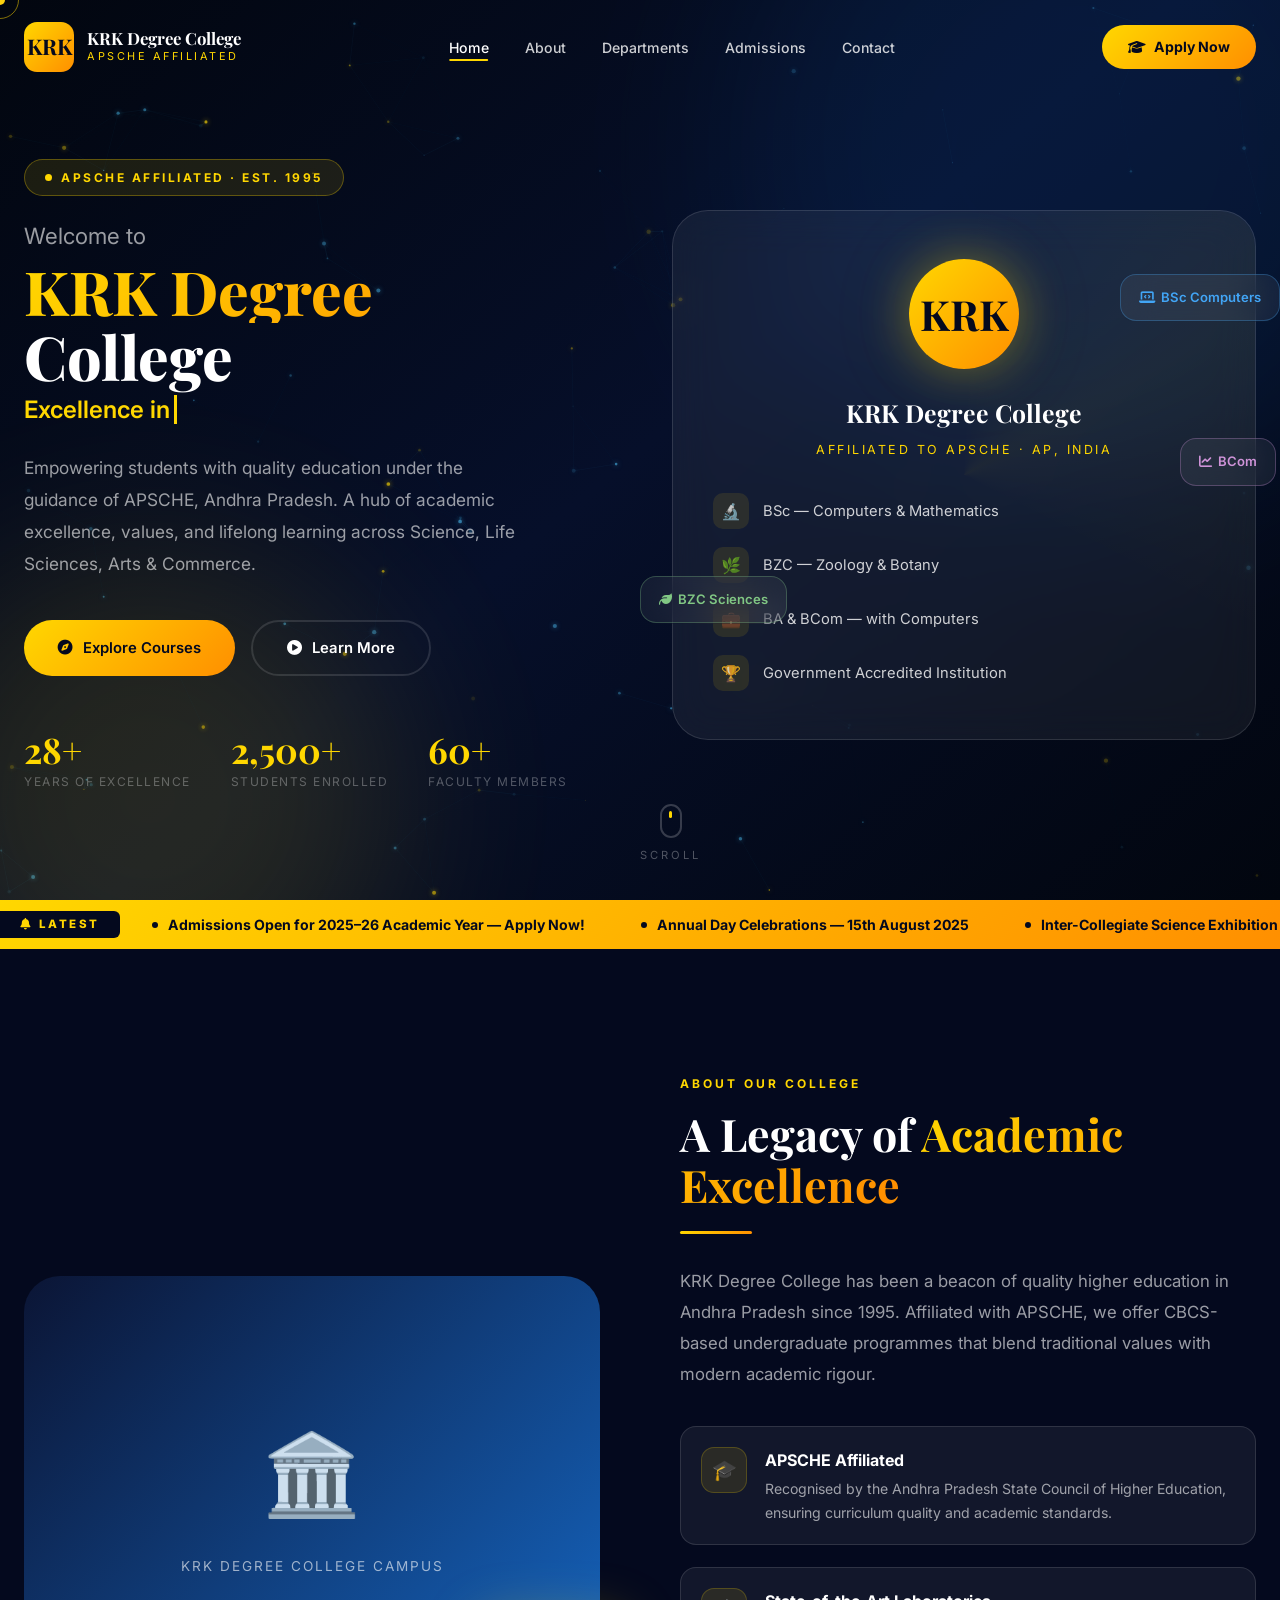
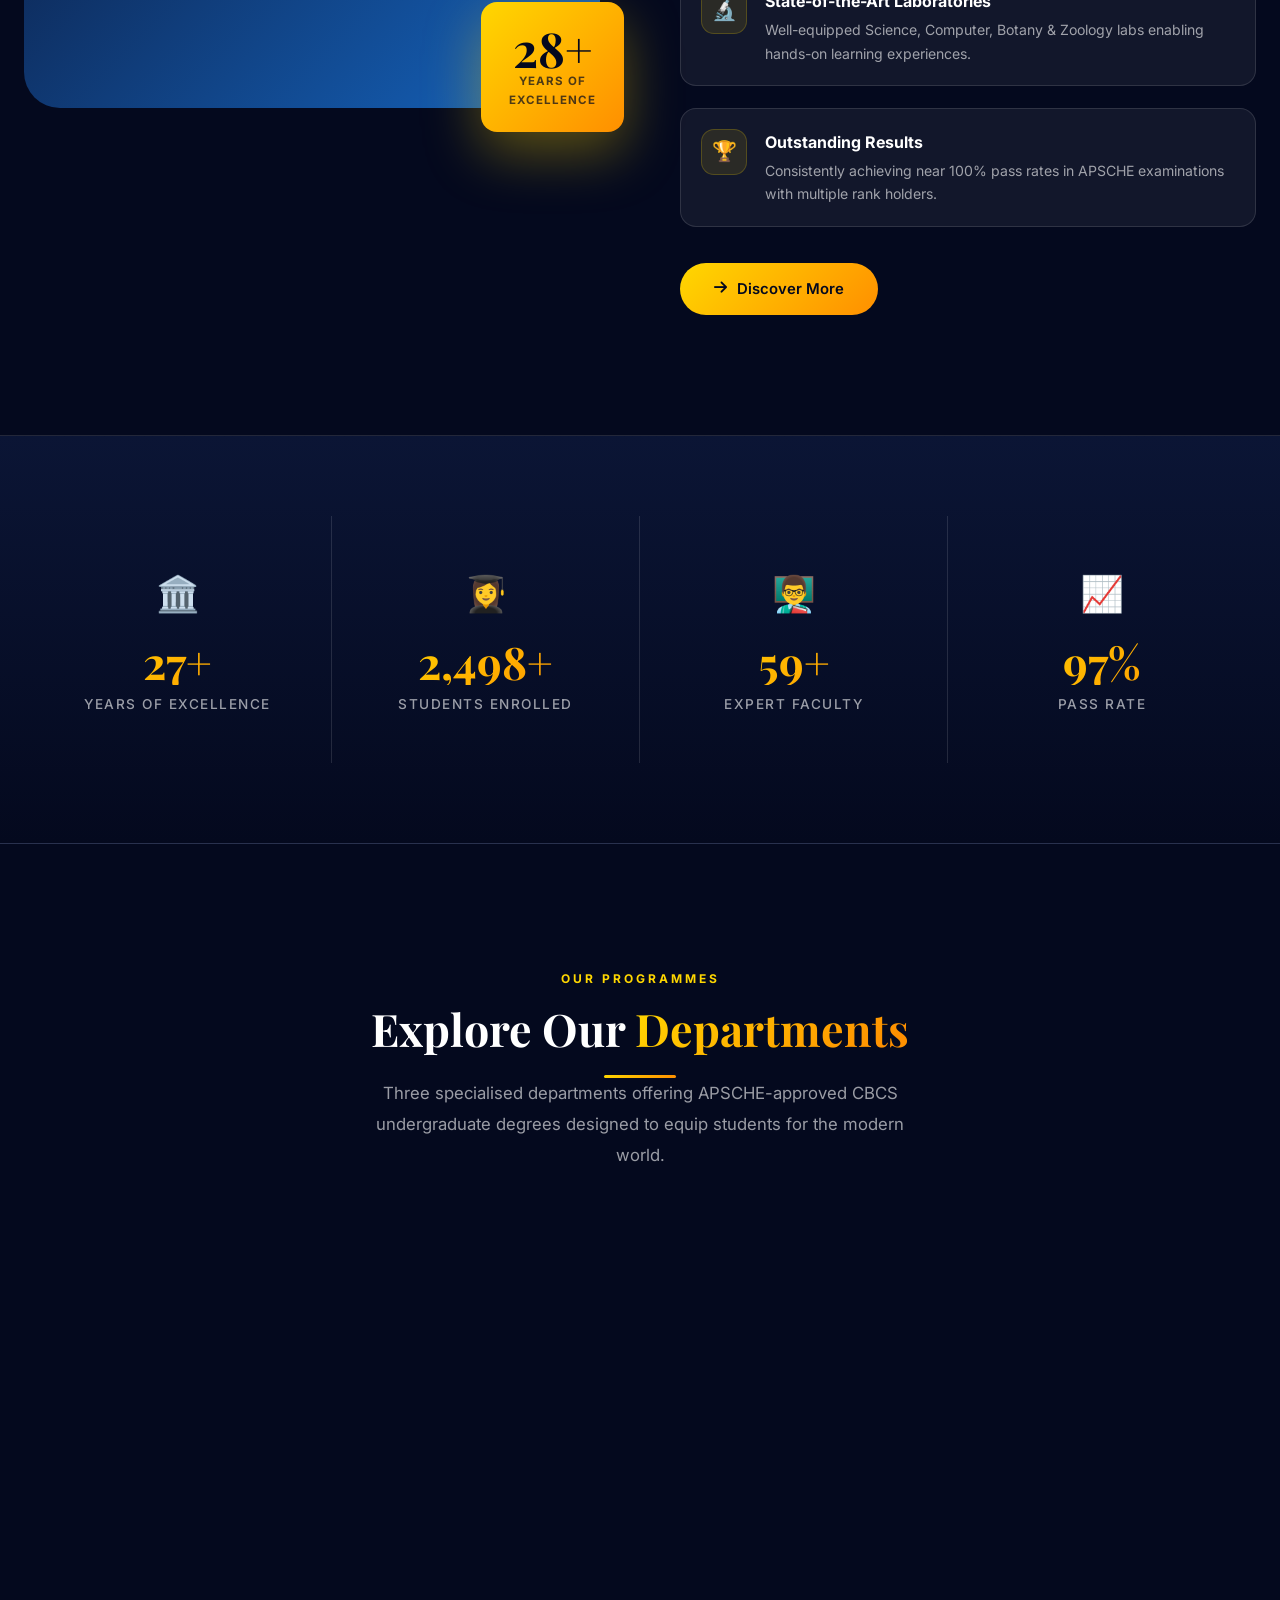
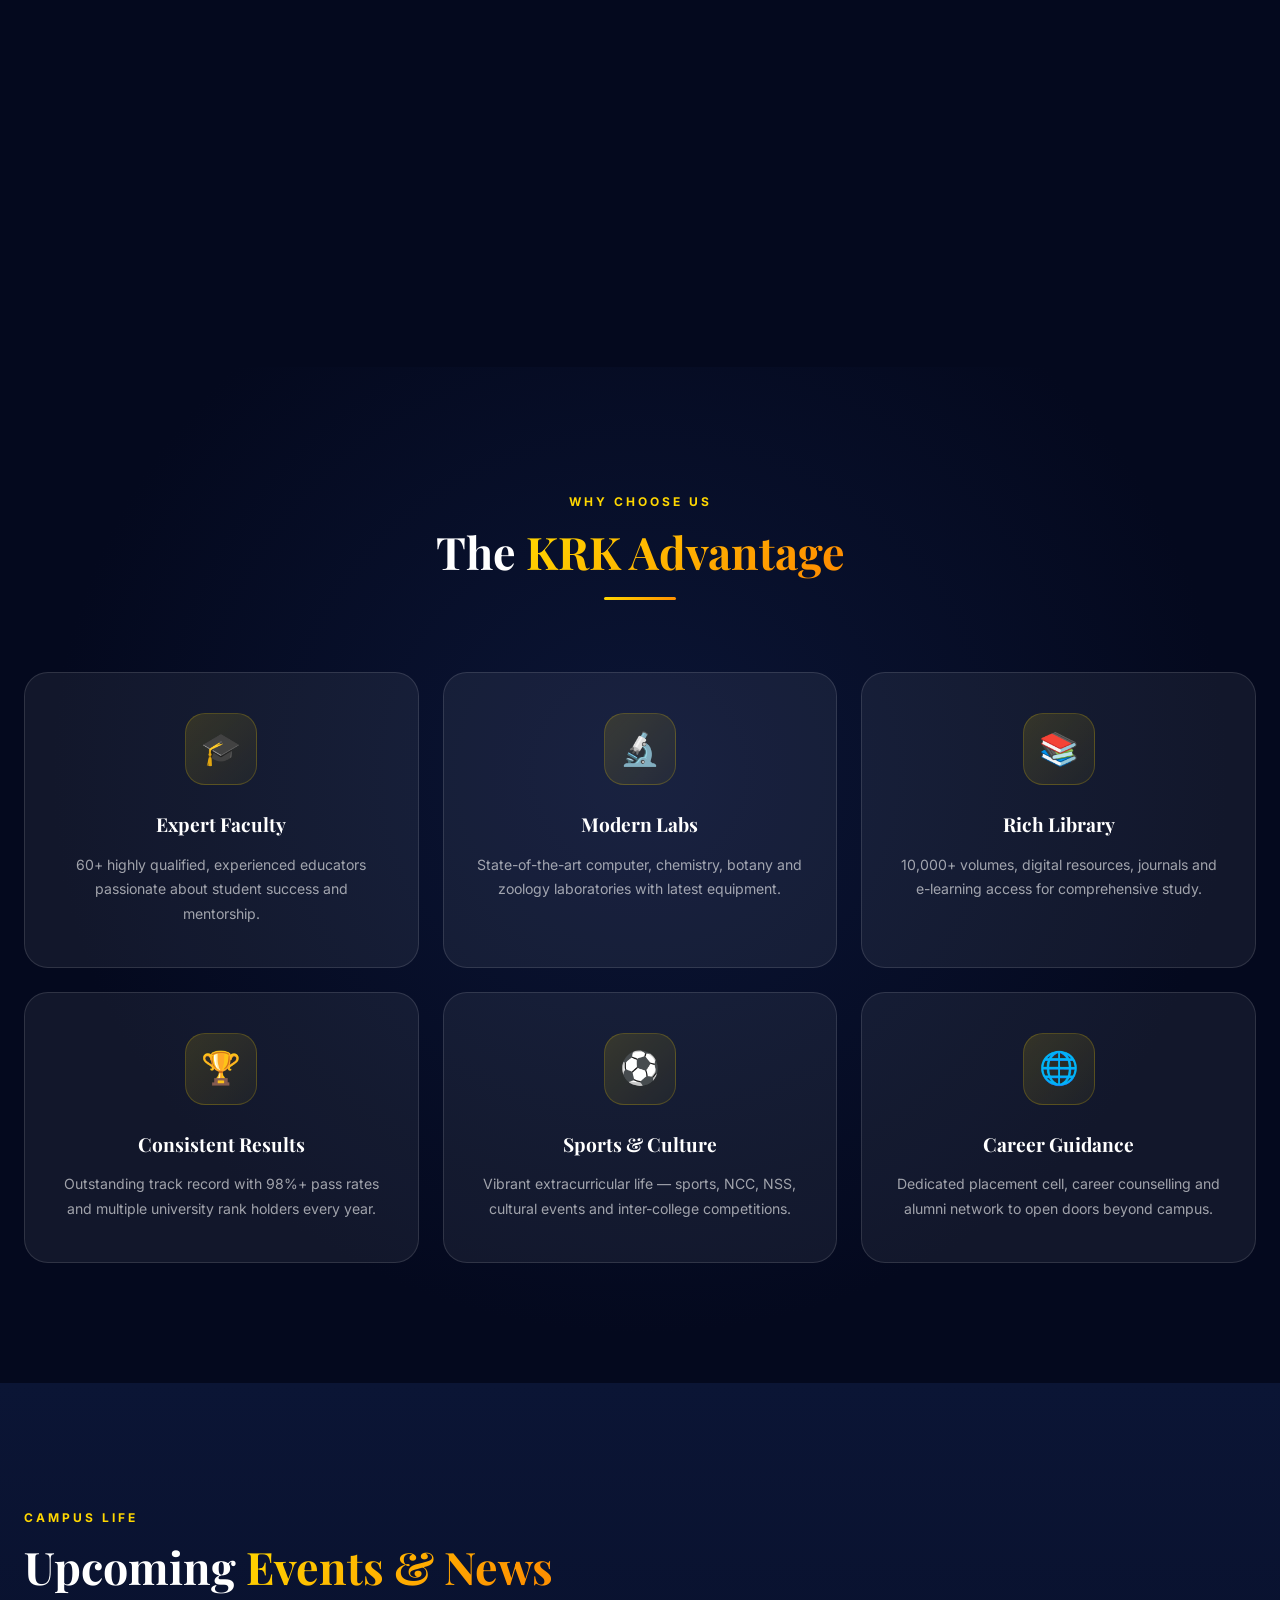
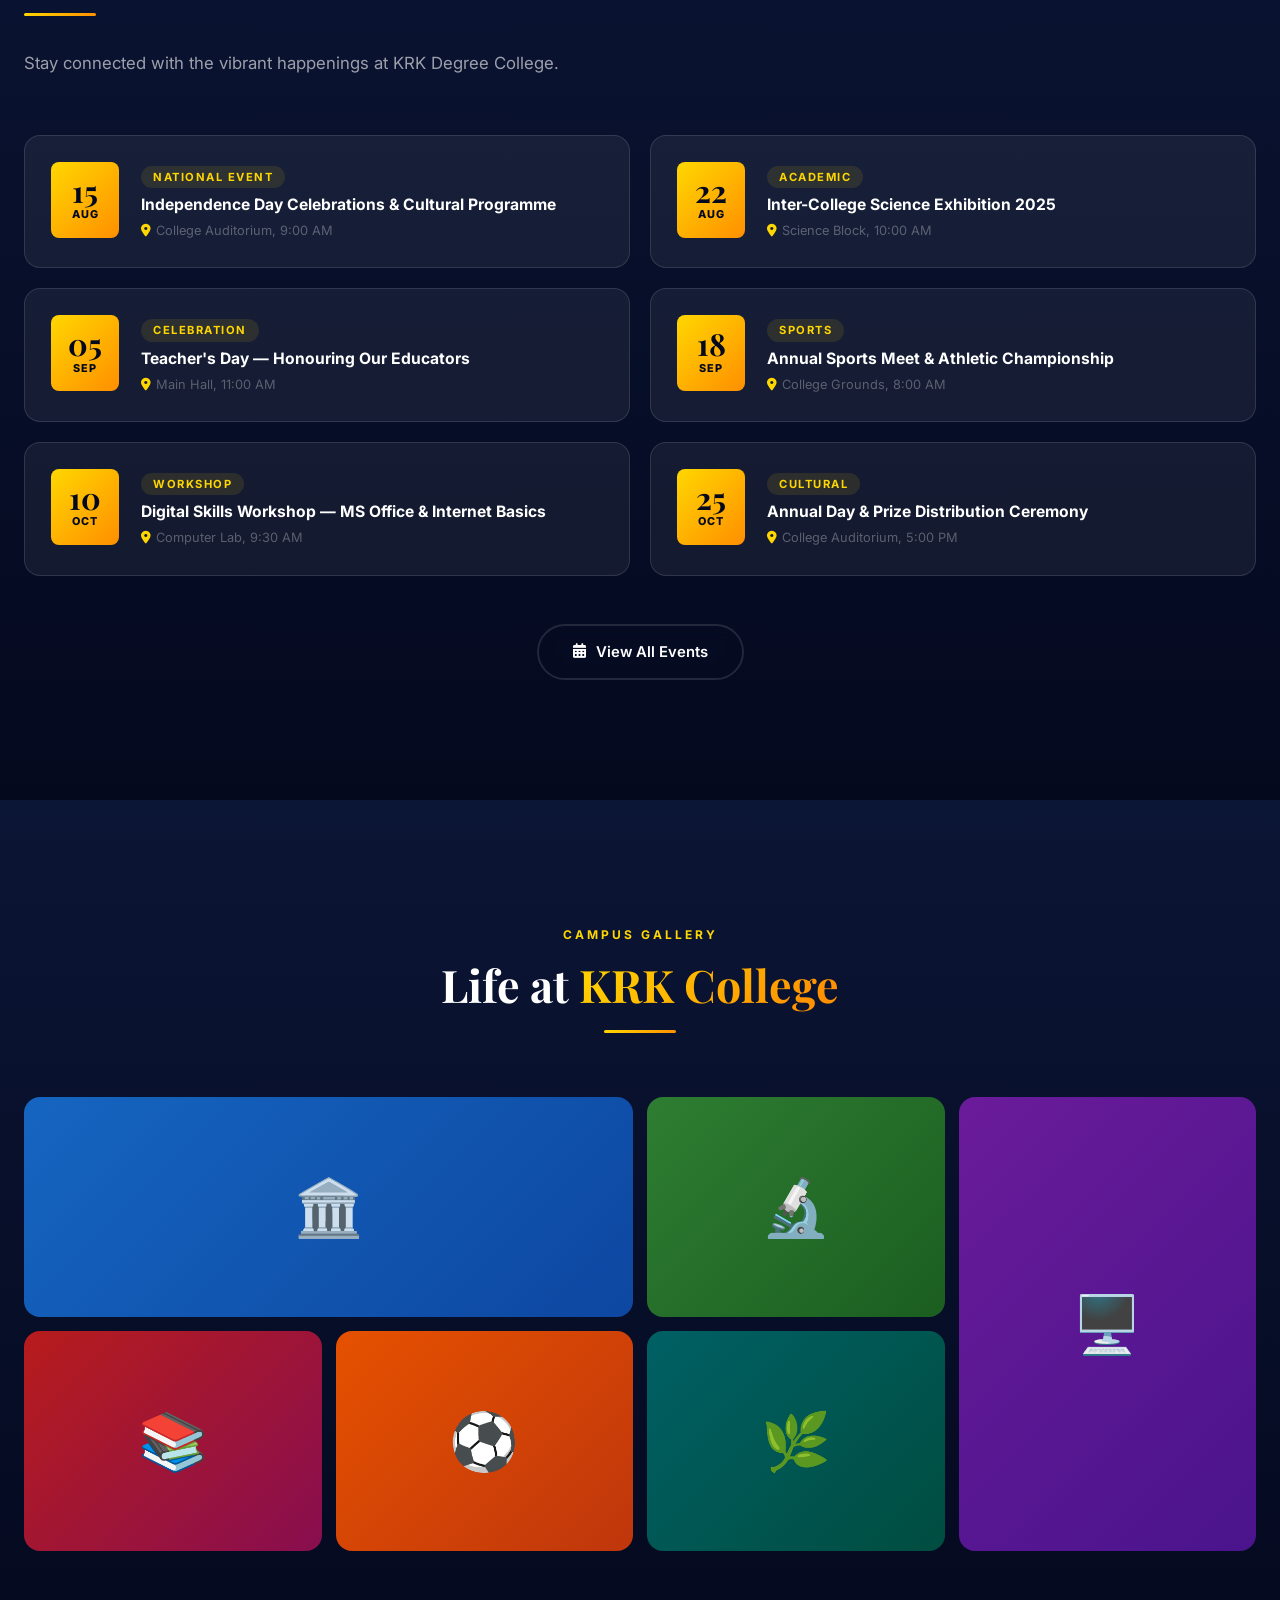
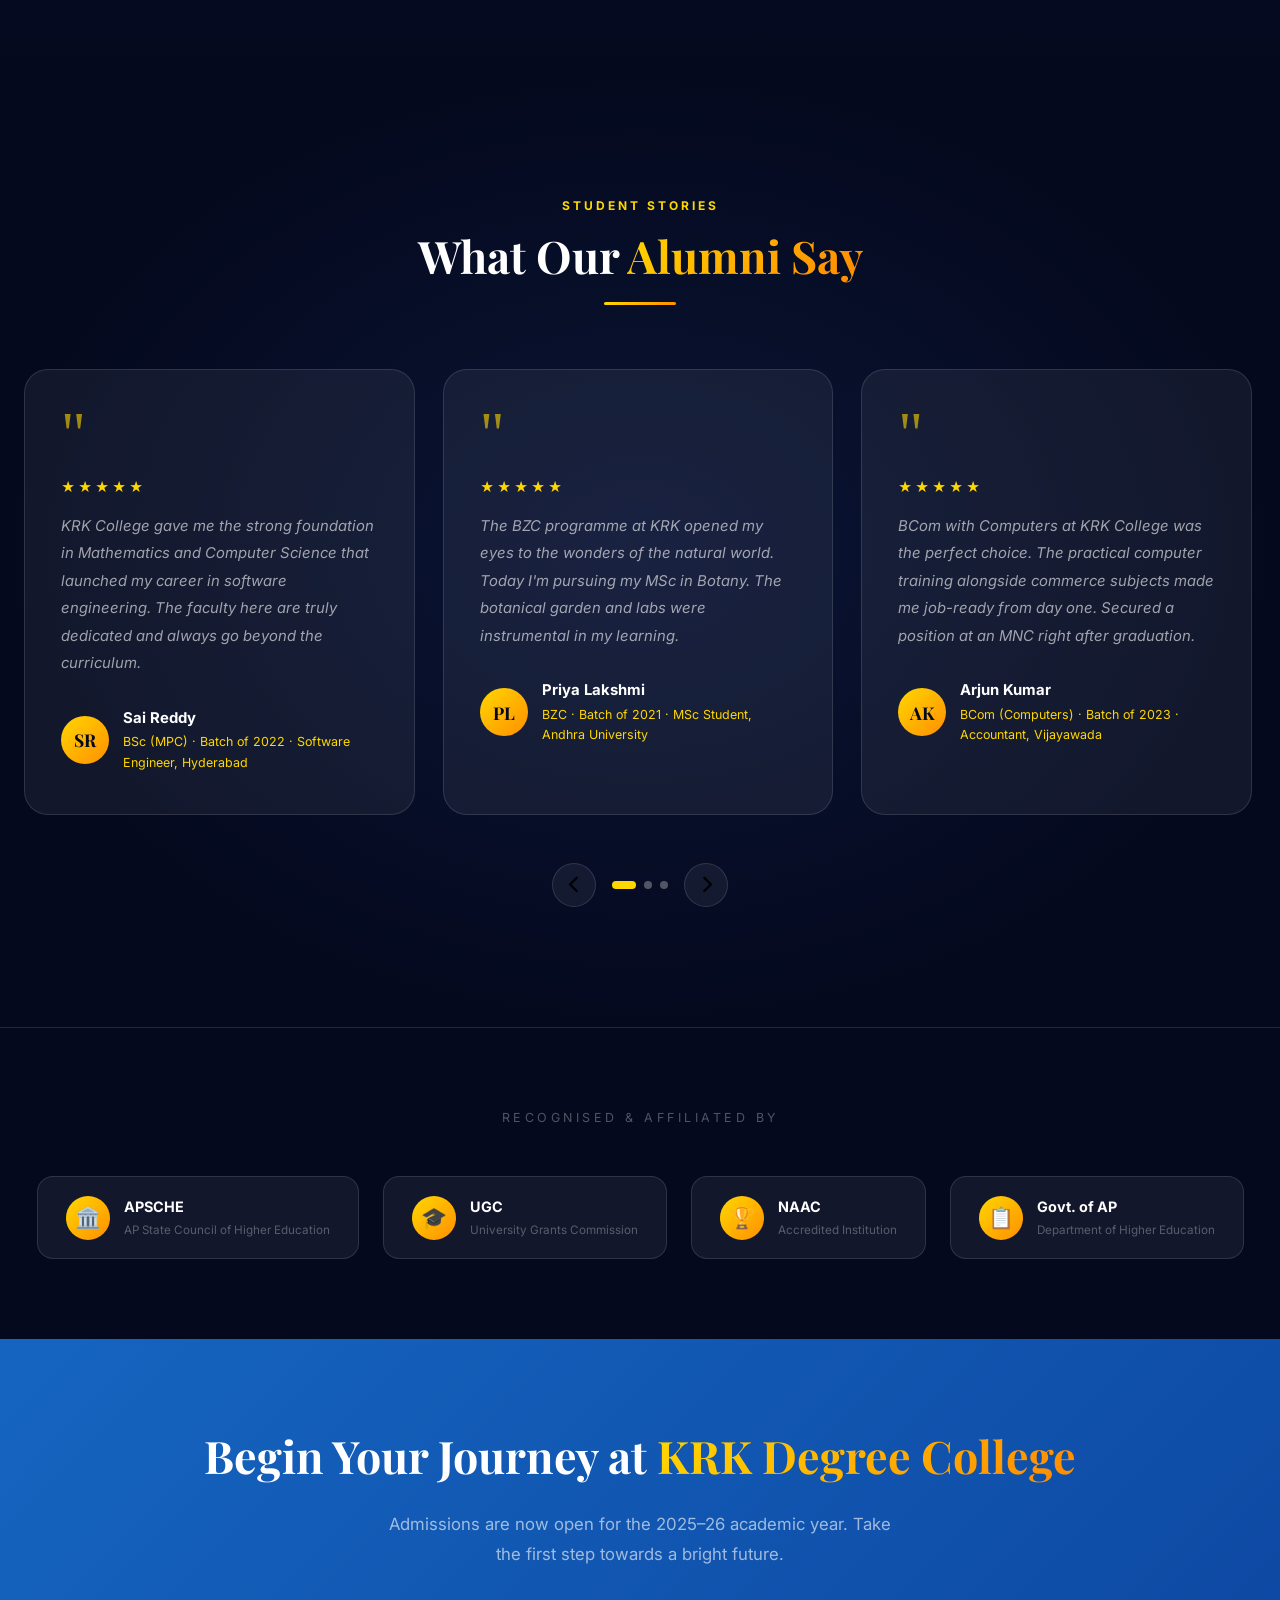
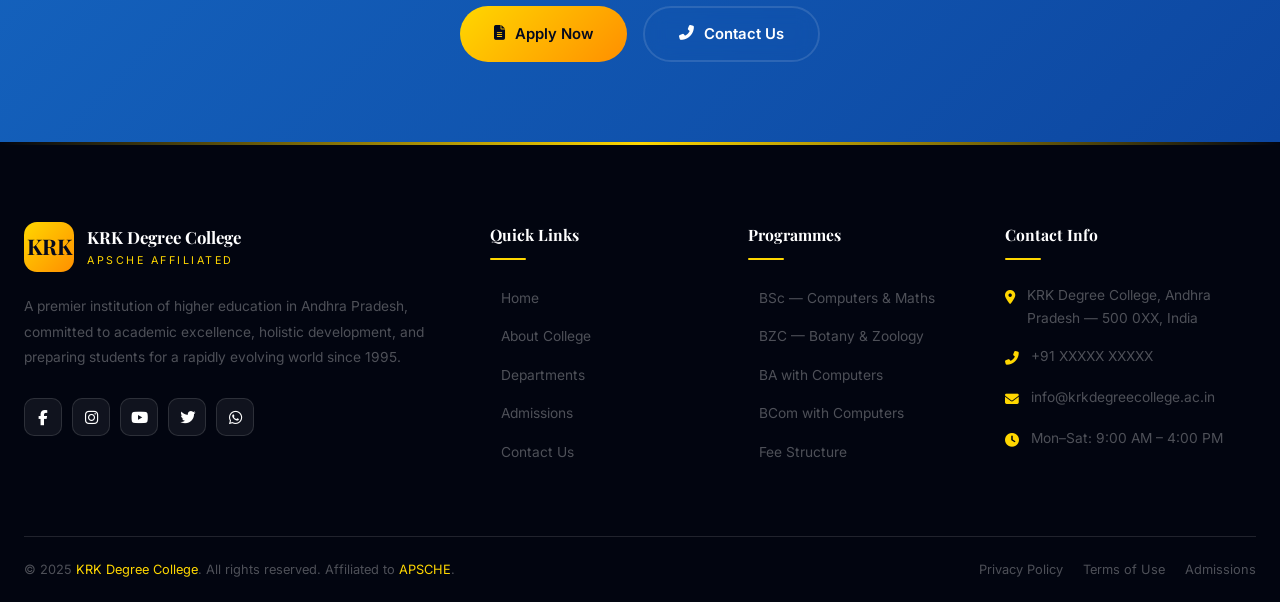
==== index.html @ 933e12ad "Initial commit: KRK Degree College website Full 5-page static website for KRK Degree College (APSCHE" ====
<!DOCTYPE html>
<html lang="en">
<head>
  <meta charset="UTF-8"/>
  <meta name="viewport" content="width=device-width, initial-scale=1.0"/>
  <meta name="description" content="KRK Degree College — APSCHE affiliated college offering BSc, BZC, BA & BCom programmes in Andhra Pradesh."/>
  <title>KRK Degree College | Home</title>
  <link rel="stylesheet" href="css/style.css"/>
  <link rel="preconnect" href="https://fonts.googleapis.com"/>
  <link rel="preconnect" href="https://fonts.gstatic.com" crossorigin/>
  <link rel="stylesheet" href="https://cdnjs.cloudflare.com/ajax/libs/font-awesome/6.5.0/css/all.min.css"/>
  <style>
    /* Page-specific extras */
    .nav-apply-btn { display: inline-flex; align-items: center; gap: 8px; }
    .testi-track { display: flex; }
  </style>
</head>
<body>

<!-- ═══════════════════════════ PRELOADER ══════════════════════════════ -->
<div id="preloader">
  <div class="pre-emblem">KRK</div>
  <div class="pre-bar"><div class="pre-fill"></div></div>
  <p class="pre-text">Loading Excellence…</p>
</div>

<!-- ═══════════════════════════ CURSOR ═════════════════════════════════ -->
<div class="cur-dot"></div>
<div class="cur-ring"></div>

<!-- ═══════════════════════════ NAVBAR ═════════════════════════════════ -->
<header id="nav">
  <div class="nav-inner">
    <a href="index.html" class="nav-logo" aria-label="KRK Degree College Home">
      <div class="nav-logo-badge">KRK</div>
      <div>
        <div class="nav-logo-name">KRK Degree College</div>
        <div class="nav-logo-sub">APSCHE Affiliated</div>
      </div>
    </a>

    <nav>
      <ul class="nav-links">
        <li><a href="index.html" class="active">Home</a></li>
        <li><a href="about.html">About</a></li>
        <li><a href="departments.html">Departments</a></li>
        <li><a href="admissions.html">Admissions</a></li>
        <li><a href="contact.html">Contact</a></li>
      </ul>
    </nav>

    <div class="nav-right" style="display:flex;align-items:center;gap:12px;">
      <a href="admissions.html" class="btn btn-gold nav-apply-btn" style="padding:10px 26px;font-size:.88rem;">
        <i class="fas fa-graduation-cap"></i> Apply Now
      </a>
      <button class="hamburger" aria-label="Toggle menu">
        <span></span><span></span><span></span>
      </button>
    </div>
  </div>
</header>

<!-- Mobile overlay -->
<div class="mobile-nav">
  <a href="index.html"><i class="fas fa-home" style="margin-right:10px"></i>Home</a>
  <a href="about.html"><i class="fas fa-university" style="margin-right:10px"></i>About</a>
  <a href="departments.html"><i class="fas fa-books" style="margin-right:10px"></i>Departments</a>
  <a href="admissions.html"><i class="fas fa-file-alt" style="margin-right:10px"></i>Admissions</a>
  <a href="contact.html"><i class="fas fa-envelope" style="margin-right:10px"></i>Contact</a>
  <a href="admissions.html" class="btn btn-gold" style="margin-top:12px;">Apply Now</a>
</div>

<!-- ═══════════════════════════ HERO ════════════════════════════════════ -->
<section id="hero">
  <canvas id="particles-canvas"></canvas>
  <div class="orb hero-orb-1"></div>
  <div class="orb hero-orb-2"></div>

  <div class="hero-wrap">
    <!-- Left -->
    <div class="hero-left">
      <div class="hero-badge">
        <span class="blink"></span>
        APSCHE Affiliated · Est. 1995
      </div>

      <h1 class="hero-title">
        <span class="hero-typewriter-row" style="color:var(--w60);font-size:clamp(1.1rem,2vw,1.4rem);font-weight:400;font-family:var(--font-b);margin-bottom:4px;">Welcome to</span>
        <span style="display:block;" class="grad-text">KRK Degree</span>
        <span style="display:block;">College</span>
        <span class="hero-typewriter-row" style="font-size:clamp(1.1rem,2.2vw,1.5rem);color:var(--gold);font-family:var(--font-b);font-weight:600;margin-top:8px;">
          <span id="tw"></span>
        </span>
      </h1>

      <p class="hero-sub">
        Empowering students with quality education under the guidance of APSCHE,
        Andhra Pradesh. A hub of academic excellence, values, and lifelong learning
        across Science, Life Sciences, Arts &amp; Commerce.
      </p>

      <div class="hero-actions">
        <a href="departments.html" class="btn btn-gold">
          <i class="fas fa-compass"></i> Explore Courses
        </a>
        <a href="about.html" class="btn btn-outline">
          <i class="fas fa-play-circle"></i> Learn More
        </a>
      </div>

      <div class="hero-mini-stats">
        <div>
          <div class="hm-num" data-count="28" data-suffix="+">28+</div>
          <div class="hm-lbl">Years of Excellence</div>
        </div>
        <div>
          <div class="hm-num" data-count="2500" data-suffix="+">2500+</div>
          <div class="hm-lbl">Students Enrolled</div>
        </div>
        <div>
          <div class="hm-num" data-count="60" data-suffix="+">60+</div>
          <div class="hm-lbl">Faculty Members</div>
        </div>
      </div>
    </div>

    <!-- Right card -->
    <div class="hero-right" style="position:relative;">
      <div class="hero-card">
        <div class="emblem">KRK</div>
        <div class="hero-card-name">KRK Degree College</div>
        <div class="hero-card-tag">Affiliated to APSCHE · AP, India</div>
        <div class="hero-features">
          <div class="hf-item">
            <div class="hf-icon">🔬</div>
            <span>BSc — Computers &amp; Mathematics</span>
          </div>
          <div class="hf-item">
            <div class="hf-icon">🌿</div>
            <span>BZC — Zoology &amp; Botany</span>
          </div>
          <div class="hf-item">
            <div class="hf-icon">💼</div>
            <span>BA &amp; BCom — with Computers</span>
          </div>
          <div class="hf-item">
            <div class="hf-icon">🏆</div>
            <span>Government Accredited Institution</span>
          </div>
        </div>
      </div>
      <!-- Floating dept badges -->
      <div class="float-badge fb-1"><i class="fas fa-laptop-code" style="margin-right:6px"></i>BSc Computers</div>
      <div class="float-badge fb-2"><i class="fas fa-leaf" style="margin-right:6px"></i>BZC Sciences</div>
      <div class="float-badge fb-3"><i class="fas fa-chart-line" style="margin-right:6px"></i>BCom</div>
    </div>
  </div>

  <div class="scroll-hint">
    <div class="mouse"><div class="wheel"></div></div>
    <span>Scroll</span>
  </div>
</section>

<!-- ═══════════════════════════ TICKER ══════════════════════════════════ -->
<div class="ticker-wrap">
  <div class="ticker-inner">
    <span class="ticker-label"><i class="fas fa-bell" style="margin-right:6px"></i>Latest</span>
    <div class="ticker-track">
      <span class="ticker-item"><span class="ticker-dot"></span>Admissions Open for 2025–26 Academic Year — Apply Now!</span>
      <span class="ticker-item"><span class="ticker-dot"></span>Annual Day Celebrations — 15th August 2025</span>
      <span class="ticker-item"><span class="ticker-dot"></span>Inter-Collegiate Science Exhibition — Register Before 30th July</span>
      <span class="ticker-item"><span class="ticker-dot"></span>New Computer Lab Inaugurated with 60 Systems</span>
      <span class="ticker-item"><span class="ticker-dot"></span>100% Pass Rate Achieved in Previous Year Board Examinations</span>
      <span class="ticker-item"><span class="ticker-dot"></span>Sports Day Results — KRK Students Win 12 Gold Medals</span>
    </div>
  </div>
</div>

<!-- ═══════════════════════════ ABOUT ═══════════════════════════════════ -->
<section class="about-sec section reveal">
  <div class="container">
    <div class="about-grid">

      <div class="about-visual reveal-l">
        <div class="about-img-box">
          <div class="about-art">
            <div class="college-icon-art">🏛️</div>
            <span class="about-art-caption">KRK Degree College Campus</span>
          </div>
        </div>
        <div class="exp-badge">
          <div class="exp-num" data-count="28" data-suffix="+">28+</div>
          <div class="exp-lbl">Years of<br>Excellence</div>
        </div>
      </div>

      <div class="about-content reveal-r">
        <span class="section-label">About Our College</span>
        <h2 class="section-title">A Legacy of <span class="grad-text">Academic Excellence</span></h2>
        <div class="gold-line"></div>
        <p class="section-desc">
          KRK Degree College has been a beacon of quality higher education in Andhra Pradesh
          since 1995. Affiliated with APSCHE, we offer CBCS-based undergraduate programmes
          that blend traditional values with modern academic rigour.
        </p>

        <div class="about-points">
          <div class="abt-pt">
            <div class="abt-pt-icon">🎓</div>
            <div>
              <div class="abt-pt-title">APSCHE Affiliated</div>
              <div class="abt-pt-desc">Recognised by the Andhra Pradesh State Council of Higher Education, ensuring curriculum quality and academic standards.</div>
            </div>
          </div>
          <div class="abt-pt">
            <div class="abt-pt-icon">🔬</div>
            <div>
              <div class="abt-pt-title">State-of-the-Art Laboratories</div>
              <div class="abt-pt-desc">Well-equipped Science, Computer, Botany &amp; Zoology labs enabling hands-on learning experiences.</div>
            </div>
          </div>
          <div class="abt-pt">
            <div class="abt-pt-icon">🏆</div>
            <div>
              <div class="abt-pt-title">Outstanding Results</div>
              <div class="abt-pt-desc">Consistently achieving near 100% pass rates in APSCHE examinations with multiple rank holders.</div>
            </div>
          </div>
        </div>

        <div style="margin-top:36px;">
          <a href="about.html" class="btn btn-gold">
            <i class="fas fa-arrow-right"></i> Discover More
          </a>
        </div>
      </div>

    </div>
  </div>
</section>

<!-- ═══════════════════════════ STATS ═══════════════════════════════════ -->
<section class="stats-sec">
  <div class="container">
    <div class="stats-grid">
      <div class="stat-item reveal">
        <span class="stat-emoji">🏛️</span>
        <div class="stat-num" data-count="28" data-suffix="+">0+</div>
        <div class="stat-lbl">Years of Excellence</div>
      </div>
      <div class="stat-item reveal">
        <span class="stat-emoji">👩‍🎓</span>
        <div class="stat-num" data-count="2500" data-suffix="+">0+</div>
        <div class="stat-lbl">Students Enrolled</div>
      </div>
      <div class="stat-item reveal">
        <span class="stat-emoji">👨‍🏫</span>
        <div class="stat-num" data-count="60" data-suffix="+">0+</div>
        <div class="stat-lbl">Expert Faculty</div>
      </div>
      <div class="stat-item reveal">
        <span class="stat-emoji">📈</span>
        <div class="stat-num" data-count="98" data-suffix="%">0%</div>
        <div class="stat-lbl">Pass Rate</div>
      </div>
    </div>
  </div>
</section>

<!-- ═══════════════════════════ DEPARTMENTS ═════════════════════════════ -->
<section class="dept-sec section">
  <div class="container">
    <div class="dept-head">
      <span class="section-label">Our Programmes</span>
      <h2 class="section-title">Explore Our <span class="grad-text">Departments</span></h2>
      <div class="gold-line"></div>
      <p class="section-desc" style="margin:0 auto;text-align:center;">
        Three specialised departments offering APSCHE-approved CBCS undergraduate degrees
        designed to equip students for the modern world.
      </p>
    </div>

    <div class="dept-grid stagger">

      <!-- BSc -->
      <div class="dept-card">
        <div class="dept-visual dept-v1">
          <div class="dept-bg-circle"></div>
          <div class="dept-icon">🔬</div>
        </div>
        <div class="dept-body">
          <div class="dept-tag">B.Sc Programme</div>
          <h3 class="dept-title">Science — Computers &amp; Mathematics</h3>
          <p class="dept-desc">Bridging classical mathematics with modern computing, our BSc programme builds analytical thinkers and technology innovators.</p>
          <div class="dept-subjects">
            <span class="subj-chip">Computer Science</span>
            <span class="subj-chip">Mathematics</span>
            <span class="subj-chip">Programming</span>
            <span class="subj-chip">Statistics</span>
          </div>
          <a href="departments.html#bsc" class="dept-link">
            Explore Programme <i class="fas fa-arrow-right"></i>
          </a>
        </div>
      </div>

      <!-- BZC -->
      <div class="dept-card">
        <div class="dept-visual dept-v2">
          <div class="dept-bg-circle"></div>
          <div class="dept-icon">🌿</div>
        </div>
        <div class="dept-body">
          <div class="dept-tag">B.Sc Life Sciences</div>
          <h3 class="dept-title">BZC — Botany, Zoology &amp; Chemistry</h3>
          <p class="dept-desc">A comprehensive life sciences programme exploring the living world — from cellular biology to ecological systems and beyond.</p>
          <div class="dept-subjects">
            <span class="subj-chip">Zoology</span>
            <span class="subj-chip">Botany</span>
            <span class="subj-chip">Chemistry</span>
            <span class="subj-chip">Ecology</span>
          </div>
          <a href="departments.html#bzc" class="dept-link">
            Explore Programme <i class="fas fa-arrow-right"></i>
          </a>
        </div>
      </div>

      <!-- BA / BCom -->
      <div class="dept-card">
        <div class="dept-visual dept-v3">
          <div class="dept-bg-circle"></div>
          <div class="dept-icon">📊</div>
        </div>
        <div class="dept-body">
          <div class="dept-tag">B.A &amp; B.Com</div>
          <h3 class="dept-title">Arts &amp; Commerce with Computers</h3>
          <p class="dept-desc">Combining humanities and business acumen with computer applications, preparing graduates for diverse career paths in today's economy.</p>
          <div class="dept-subjects">
            <span class="subj-chip">Commerce</span>
            <span class="subj-chip">Accounting</span>
            <span class="subj-chip">Computer Apps</span>
            <span class="subj-chip">Economics</span>
          </div>
          <a href="departments.html#bcom" class="dept-link">
            Explore Programme <i class="fas fa-arrow-right"></i>
          </a>
        </div>
      </div>

    </div>
  </div>
</section>

<!-- ═══════════════════════════ WHY KRK ═════════════════════════════════ -->
<section class="why-sec section">
  <div class="container">
    <div class="why-head">
      <span class="section-label">Why Choose Us</span>
      <h2 class="section-title">The <span class="grad-text">KRK Advantage</span></h2>
      <div class="gold-line" style="margin:16px auto 0;"></div>
    </div>
    <div class="why-grid stagger">
      <div class="why-card reveal">
        <div class="why-icon">🎓</div>
        <h3 class="why-card-title">Expert Faculty</h3>
        <p class="why-card-desc">60+ highly qualified, experienced educators passionate about student success and mentorship.</p>
      </div>
      <div class="why-card reveal">
        <div class="why-icon">🔬</div>
        <h3 class="why-card-title">Modern Labs</h3>
        <p class="why-card-desc">State-of-the-art computer, chemistry, botany and zoology laboratories with latest equipment.</p>
      </div>
      <div class="why-card reveal">
        <div class="why-icon">📚</div>
        <h3 class="why-card-title">Rich Library</h3>
        <p class="why-card-desc">10,000+ volumes, digital resources, journals and e-learning access for comprehensive study.</p>
      </div>
      <div class="why-card reveal">
        <div class="why-icon">🏆</div>
        <h3 class="why-card-title">Consistent Results</h3>
        <p class="why-card-desc">Outstanding track record with 98%+ pass rates and multiple university rank holders every year.</p>
      </div>
      <div class="why-card reveal">
        <div class="why-icon">⚽</div>
        <h3 class="why-card-title">Sports &amp; Culture</h3>
        <p class="why-card-desc">Vibrant extracurricular life — sports, NCC, NSS, cultural events and inter-college competitions.</p>
      </div>
      <div class="why-card reveal">
        <div class="why-icon">🌐</div>
        <h3 class="why-card-title">Career Guidance</h3>
        <p class="why-card-desc">Dedicated placement cell, career counselling and alumni network to open doors beyond campus.</p>
      </div>
    </div>
  </div>
</section>

<!-- ═══════════════════════════ EVENTS ══════════════════════════════════ -->
<section class="events-sec section" style="background:linear-gradient(180deg,var(--navy-mid),var(--navy));">
  <div class="container">
    <div class="events-head">
      <span class="section-label">Campus Life</span>
      <h2 class="section-title">Upcoming <span class="grad-text">Events &amp; News</span></h2>
      <div class="gold-line"></div>
      <p class="section-desc">Stay connected with the vibrant happenings at KRK Degree College.</p>
    </div>

    <div class="events-grid stagger">
      <div class="ev-card reveal">
        <div class="ev-date"><div class="ev-day">15</div><div class="ev-month">Aug</div></div>
        <div>
          <div class="ev-type">National Event</div>
          <div class="ev-title">Independence Day Celebrations &amp; Cultural Programme</div>
          <div class="ev-meta"><i class="fas fa-map-marker-alt" style="color:var(--gold);margin-right:5px"></i>College Auditorium, 9:00 AM</div>
        </div>
      </div>
      <div class="ev-card reveal">
        <div class="ev-date"><div class="ev-day">22</div><div class="ev-month">Aug</div></div>
        <div>
          <div class="ev-type">Academic</div>
          <div class="ev-title">Inter-College Science Exhibition 2025</div>
          <div class="ev-meta"><i class="fas fa-map-marker-alt" style="color:var(--gold);margin-right:5px"></i>Science Block, 10:00 AM</div>
        </div>
      </div>
      <div class="ev-card reveal">
        <div class="ev-date"><div class="ev-day">05</div><div class="ev-month">Sep</div></div>
        <div>
          <div class="ev-type">Celebration</div>
          <div class="ev-title">Teacher's Day — Honouring Our Educators</div>
          <div class="ev-meta"><i class="fas fa-map-marker-alt" style="color:var(--gold);margin-right:5px"></i>Main Hall, 11:00 AM</div>
        </div>
      </div>
      <div class="ev-card reveal">
        <div class="ev-date"><div class="ev-day">18</div><div class="ev-month">Sep</div></div>
        <div>
          <div class="ev-type">Sports</div>
          <div class="ev-title">Annual Sports Meet &amp; Athletic Championship</div>
          <div class="ev-meta"><i class="fas fa-map-marker-alt" style="color:var(--gold);margin-right:5px"></i>College Grounds, 8:00 AM</div>
        </div>
      </div>
      <div class="ev-card reveal">
        <div class="ev-date"><div class="ev-day">10</div><div class="ev-month">Oct</div></div>
        <div>
          <div class="ev-type">Workshop</div>
          <div class="ev-title">Digital Skills Workshop — MS Office &amp; Internet Basics</div>
          <div class="ev-meta"><i class="fas fa-map-marker-alt" style="color:var(--gold);margin-right:5px"></i>Computer Lab, 9:30 AM</div>
        </div>
      </div>
      <div class="ev-card reveal">
        <div class="ev-date"><div class="ev-day">25</div><div class="ev-month">Oct</div></div>
        <div>
          <div class="ev-type">Cultural</div>
          <div class="ev-title">Annual Day &amp; Prize Distribution Ceremony</div>
          <div class="ev-meta"><i class="fas fa-map-marker-alt" style="color:var(--gold);margin-right:5px"></i>College Auditorium, 5:00 PM</div>
        </div>
      </div>
    </div>

    <div style="text-align:center;margin-top:48px;">
      <a href="contact.html" class="btn btn-outline"><i class="fas fa-calendar-alt"></i> View All Events</a>
    </div>
  </div>
</section>

<!-- ═══════════════════════════ GALLERY ═════════════════════════════════ -->
<section class="gallery-sec section">
  <div class="container">
    <div class="gallery-head">
      <span class="section-label">Campus Gallery</span>
      <h2 class="section-title">Life at <span class="grad-text">KRK College</span></h2>
      <div class="gold-line" style="margin:16px auto 0;"></div>
    </div>

    <div class="gal-grid">
      <div class="gal-item gal-span2">
        <div class="gal-art ga1">🏛️</div>
        <div class="gal-over">
          <div class="gal-over-txt">College Campus</div>
          <div class="gal-over-sub">Main Building</div>
        </div>
      </div>
      <div class="gal-item">
        <div class="gal-art ga2">🔬</div>
        <div class="gal-over">
          <div class="gal-over-txt">Science Lab</div>
          <div class="gal-over-sub">Chemistry &amp; Biology</div>
        </div>
      </div>
      <div class="gal-item gal-row2">
        <div class="gal-art ga3" style="height:100%;">🖥️</div>
        <div class="gal-over">
          <div class="gal-over-txt">Computer Lab</div>
          <div class="gal-over-sub">60 Systems, Wi-Fi</div>
        </div>
      </div>
      <div class="gal-item">
        <div class="gal-art ga4">📚</div>
        <div class="gal-over">
          <div class="gal-over-txt">Library</div>
          <div class="gal-over-sub">10,000+ Books</div>
        </div>
      </div>
      <div class="gal-item">
        <div class="gal-art ga5">⚽</div>
        <div class="gal-over">
          <div class="gal-over-txt">Sports Ground</div>
          <div class="gal-over-sub">Multi-sport Facility</div>
        </div>
      </div>
      <div class="gal-item">
        <div class="gal-art ga6">🌿</div>
        <div class="gal-over">
          <div class="gal-over-txt">Botanical Garden</div>
          <div class="gal-over-sub">200+ Plant Species</div>
        </div>
      </div>
    </div>
  </div>
</section>

<!-- ═══════════════════════════ TESTIMONIALS ════════════════════════════ -->
<section class="testi-sec section" style="background:radial-gradient(ellipse at 50% 50%,var(--navy-mid),var(--navy) 70%);">
  <div class="container">
    <div class="testi-head">
      <span class="section-label">Student Stories</span>
      <h2 class="section-title">What Our <span class="grad-text">Alumni Say</span></h2>
      <div class="gold-line" style="margin:16px auto 0;"></div>
    </div>

    <div class="testi-wrapper">
      <div class="testi-track">
        <div class="testi-card">
          <div class="testi-quote">"</div>
          <div class="testi-stars">★★★★★</div>
          <p class="testi-text">KRK College gave me the strong foundation in Mathematics and Computer Science that launched my career in software engineering. The faculty here are truly dedicated and always go beyond the curriculum.</p>
          <div class="testi-author">
            <div class="testi-ava">SR</div>
            <div>
              <div class="testi-name">Sai Reddy</div>
              <div class="testi-batch">BSc (MPC) · Batch of 2022 · Software Engineer, Hyderabad</div>
            </div>
          </div>
        </div>
        <div class="testi-card">
          <div class="testi-quote">"</div>
          <div class="testi-stars">★★★★★</div>
          <p class="testi-text">The BZC programme at KRK opened my eyes to the wonders of the natural world. Today I'm pursuing my MSc in Botany. The botanical garden and labs were instrumental in my learning.</p>
          <div class="testi-author">
            <div class="testi-ava">PL</div>
            <div>
              <div class="testi-name">Priya Lakshmi</div>
              <div class="testi-batch">BZC · Batch of 2021 · MSc Student, Andhra University</div>
            </div>
          </div>
        </div>
        <div class="testi-card">
          <div class="testi-quote">"</div>
          <div class="testi-stars">★★★★★</div>
          <p class="testi-text">BCom with Computers at KRK College was the perfect choice. The practical computer training alongside commerce subjects made me job-ready from day one. Secured a position at an MNC right after graduation.</p>
          <div class="testi-author">
            <div class="testi-ava">AK</div>
            <div>
              <div class="testi-name">Arjun Kumar</div>
              <div class="testi-batch">BCom (Computers) · Batch of 2023 · Accountant, Vijayawada</div>
            </div>
          </div>
        </div>
        <div class="testi-card">
          <div class="testi-quote">"</div>
          <div class="testi-stars">★★★★★</div>
          <p class="testi-text">The college management, the Principal's guidance, and the supportive atmosphere at KRK made my three years here truly memorable. NCC, cultural events, sports — I grew as a complete individual.</p>
          <div class="testi-author">
            <div class="testi-ava">DM</div>
            <div>
              <div class="testi-name">Divya Mounika</div>
              <div class="testi-batch">BA (Computers) · Batch of 2022 · Government Employee</div>
            </div>
          </div>
        </div>
        <div class="testi-card">
          <div class="testi-quote">"</div>
          <div class="testi-stars">★★★★★</div>
          <p class="testi-text">I secured university first rank in my BSc examinations, something I owe entirely to my professors at KRK. Their personalised attention and rigorous preparation made all the difference.</p>
          <div class="testi-author">
            <div class="testi-ava">VN</div>
            <div>
              <div class="testi-name">Venkat Naidu</div>
              <div class="testi-batch">BSc (MPC) · University First Rank · Batch of 2023</div>
            </div>
          </div>
        </div>
      </div>
    </div>

    <div class="testi-nav">
      <button class="testi-btn testi-prev" aria-label="Previous"><i class="fas fa-chevron-left"></i></button>
      <div class="testi-dots">
        <span class="tdot active"></span>
        <span class="tdot"></span>
        <span class="tdot"></span>
      </div>
      <button class="testi-btn testi-next" aria-label="Next"><i class="fas fa-chevron-right"></i></button>
    </div>
  </div>
</section>

<!-- ═══════════════════════════ AFFILIATIONS ════════════════════════════ -->
<section class="affil-sec section">
  <div class="container">
    <p class="affil-label">Recognised &amp; Affiliated By</p>
    <div class="affil-row">
      <div class="affil-chip">
        <div class="affil-ic">🏛️</div>
        <div>
          <div class="affil-chip-name">APSCHE</div>
          <div class="affil-chip-sub">AP State Council of Higher Education</div>
        </div>
      </div>
      <div class="affil-chip">
        <div class="affil-ic">🎓</div>
        <div>
          <div class="affil-chip-name">UGC</div>
          <div class="affil-chip-sub">University Grants Commission</div>
        </div>
      </div>
      <div class="affil-chip">
        <div class="affil-ic">🏆</div>
        <div>
          <div class="affil-chip-name">NAAC</div>
          <div class="affil-chip-sub">Accredited Institution</div>
        </div>
      </div>
      <div class="affil-chip">
        <div class="affil-ic">📋</div>
        <div>
          <div class="affil-chip-name">Govt. of AP</div>
          <div class="affil-chip-sub">Department of Higher Education</div>
        </div>
      </div>
    </div>
  </div>
</section>

<!-- ═══════════════════════════ CTA BANNER ══════════════════════════════ -->
<section style="padding:80px 0;background:var(--grad-blue);position:relative;overflow:hidden;">
  <div style="position:absolute;inset:0;background:url(\"data:image/svg+xml,%3Csvg width='60' height='60' viewBox='0 0 60 60' xmlns='http://www.w3.org/2000/svg'%3E%3Cg fill='none' fill-rule='evenodd'%3E%3Cg fill='%23ffffff' fill-opacity='0.04'%3E%3Cpath d='M36 34v-4h-2v4h-4v2h4v4h2v-4h4v-2h-4zm0-30V0h-2v4h-4v2h4v4h2V6h4V4h-4zM6 34v-4H4v4H0v2h4v4h2v-4h4v-2H6zM6 4V0H4v4H0v2h4v4h2V6h4V4H6z'/%3E%3C/g%3E%3C/g%3E%3C/svg%3E\");"></div>
  <div class="container" style="text-align:center;position:relative;z-index:1;">
    <h2 style="font-family:var(--font-d);font-size:clamp(1.8rem,3.5vw,2.8rem);font-weight:700;margin-bottom:16px;">
      Begin Your Journey at <span class="grad-text">KRK Degree College</span>
    </h2>
    <p style="color:var(--w60);font-size:1.05rem;max-width:520px;margin:0 auto 36px;line-height:1.8;">
      Admissions are now open for the 2025–26 academic year. Take the first step towards a bright future.
    </p>
    <div style="display:flex;gap:16px;justify-content:center;flex-wrap:wrap;">
      <a href="admissions.html" class="btn btn-gold"><i class="fas fa-file-alt"></i> Apply Now</a>
      <a href="contact.html" class="btn btn-outline"><i class="fas fa-phone-alt"></i> Contact Us</a>
    </div>
  </div>
</section>

<!-- ═══════════════════════════ FOOTER ══════════════════════════════════ -->
<footer>
  <div class="container">
    <div class="foot-grid">
      <div>
        <div class="foot-logo-row">
          <div class="foot-logo-badge">KRK</div>
          <div>
            <div class="foot-logo-name">KRK Degree College</div>
            <div class="foot-logo-sub">APSCHE Affiliated</div>
          </div>
        </div>
        <p class="foot-desc">
          A premier institution of higher education in Andhra Pradesh, committed to academic excellence,
          holistic development, and preparing students for a rapidly evolving world since 1995.
        </p>
        <div class="socials">
          <a href="#" class="soc-btn" aria-label="Facebook"><i class="fab fa-facebook-f"></i></a>
          <a href="#" class="soc-btn" aria-label="Instagram"><i class="fab fa-instagram"></i></a>
          <a href="#" class="soc-btn" aria-label="YouTube"><i class="fab fa-youtube"></i></a>
          <a href="#" class="soc-btn" aria-label="Twitter"><i class="fab fa-twitter"></i></a>
          <a href="#" class="soc-btn" aria-label="WhatsApp"><i class="fab fa-whatsapp"></i></a>
        </div>
      </div>

      <div class="foot-col">
        <h4>Quick Links</h4>
        <ul class="foot-links">
          <li><a href="index.html">Home</a></li>
          <li><a href="about.html">About College</a></li>
          <li><a href="departments.html">Departments</a></li>
          <li><a href="admissions.html">Admissions</a></li>
          <li><a href="contact.html">Contact Us</a></li>
        </ul>
      </div>

      <div class="foot-col">
        <h4>Programmes</h4>
        <ul class="foot-links">
          <li><a href="departments.html#bsc">BSc — Computers &amp; Maths</a></li>
          <li><a href="departments.html#bzc">BZC — Botany &amp; Zoology</a></li>
          <li><a href="departments.html#ba">BA with Computers</a></li>
          <li><a href="departments.html#bcom">BCom with Computers</a></li>
          <li><a href="admissions.html">Fee Structure</a></li>
        </ul>
      </div>

      <div class="foot-col">
        <h4>Contact Info</h4>
        <div class="foot-contact-item">
          <span class="fci-icon"><i class="fas fa-map-marker-alt"></i></span>
          <span>KRK Degree College, Andhra Pradesh — 500 0XX, India</span>
        </div>
        <div class="foot-contact-item">
          <span class="fci-icon"><i class="fas fa-phone-alt"></i></span>
          <span>+91 XXXXX XXXXX</span>
        </div>
        <div class="foot-contact-item">
          <span class="fci-icon"><i class="fas fa-envelope"></i></span>
          <span>info@krkdegreecollege.ac.in</span>
        </div>
        <div class="foot-contact-item">
          <span class="fci-icon"><i class="fas fa-clock"></i></span>
          <span>Mon–Sat: 9:00 AM – 4:00 PM</span>
        </div>
      </div>
    </div>

    <div class="foot-bottom">
      <div class="foot-copy">
        &copy; 2025 <span>KRK Degree College</span>. All rights reserved. Affiliated to <span>APSCHE</span>.
      </div>
      <div class="foot-bl">
        <a href="#">Privacy Policy</a>
        <a href="#">Terms of Use</a>
        <a href="admissions.html">Admissions</a>
      </div>
    </div>
  </div>
</footer>

<script src="js/script.js"></script>
</body>
</html>
---- css/style.css ----
/* =============================================
   KRK DEGREE COLLEGE — MASTER STYLESHEET
   ============================================= */

/* Google Fonts */
@import url('https://fonts.googleapis.com/css2?family=Playfair+Display:wght@400;600;700;800&family=Inter:wght@300;400;500;600;700&display=swap');

/* ─── Variables ─────────────────────────────── */
:root {
  --navy:          #04091e;
  --navy-mid:      #0b1535;
  --navy-light:    #172447;
  --blue:          #1565c0;
  --blue-lt:       #42a5f5;
  --gold:          #ffd700;
  --gold-lt:       #ffe566;
  --gold-dk:       #b8860b;
  --gold-am:       #ff8f00;
  --green:         #2e7d32;
  --purple:        #6a1b9a;
  --white:         #ffffff;
  --w80:           rgba(255,255,255,0.80);
  --w60:           rgba(255,255,255,0.60);
  --w30:           rgba(255,255,255,0.30);
  --w10:           rgba(255,255,255,0.10);
  --w05:           rgba(255,255,255,0.05);
  --glass:         rgba(255,255,255,0.06);
  --glass-b:       rgba(255,255,255,0.12);
  --shadow:        0 8px 32px rgba(0,0,0,.45);
  --grad-gold:     linear-gradient(135deg,#ffd700,#ff8f00);
  --grad-blue:     linear-gradient(135deg,#1565c0,#0d47a1);
  --grad-dark:     linear-gradient(135deg,#04091e,#0b1535);
  --grad-hero:     linear-gradient(140deg,#02060f 0%,#060f2a 50%,#02060f 100%);
  --font-d:        'Playfair Display', Georgia, serif;
  --font-b:        'Inter', system-ui, sans-serif;
  --rad-sm:        8px;
  --rad-md:        16px;
  --rad-lg:        24px;
  --rad-xl:        36px;
  --rad-pill:      999px;
  --tr:            0.35s cubic-bezier(.4,0,.2,1);
  --tr-bounce:     0.55s cubic-bezier(.34,1.56,.64,1);
  --max-w:         1280px;
}

/* ─── Reset & Base ──────────────────────────── */
*, *::before, *::after { box-sizing: border-box; margin: 0; padding: 0; }

html { scroll-behavior: smooth; font-size: 16px; }

body {
  font-family: var(--font-b);
  background: var(--navy);
  color: var(--white);
  overflow-x: hidden;
  line-height: 1.65;
}

img { max-width: 100%; display: block; }
a  { color: inherit; text-decoration: none; }
ul { list-style: none; }

/* ─── Scrollbar ─────────────────────────────── */
::-webkit-scrollbar          { width: 5px; }
::-webkit-scrollbar-track    { background: var(--navy); }
::-webkit-scrollbar-thumb    { background: var(--gold-dk); border-radius: 3px; }
::-webkit-scrollbar-thumb:hover { background: var(--gold); }

/* ─── Layout Helpers ────────────────────────── */
.container { max-width: var(--max-w); margin: 0 auto; padding: 0 24px; }
.section    { padding: 110px 0; position: relative; }

.section-label {
  display: inline-block;
  font-size: .75rem;
  font-weight: 700;
  letter-spacing: 3px;
  text-transform: uppercase;
  color: var(--gold);
  margin-bottom: 14px;
}

.section-title {
  font-family: var(--font-d);
  font-size: clamp(1.9rem, 3.5vw, 2.9rem);
  font-weight: 700;
  line-height: 1.15;
  margin-bottom: 20px;
}

.section-desc {
  font-size: 1.05rem;
  color: var(--w60);
  max-width: 580px;
  line-height: 1.85;
}

.gold-line {
  width: 72px; height: 3px;
  background: var(--grad-gold);
  border-radius: 2px;
  margin: 16px 0 32px;
}

/* ─── Gradient Text ─────────────────────────── */
.grad-text {
  background: linear-gradient(135deg,var(--gold),var(--gold-am),var(--gold));
  -webkit-background-clip: text;
  -webkit-text-fill-color: transparent;
  background-clip: text;
  background-size: 200% auto;
  animation: shimmer 3.5s linear infinite;
}
@keyframes shimmer { to { background-position: 200% center; } }

/* ─── Buttons ───────────────────────────────── */
.btn {
  display: inline-flex; align-items: center; gap: 10px;
  padding: 14px 34px; border-radius: var(--rad-pill);
  font-family: var(--font-b); font-size: .93rem; font-weight: 600;
  cursor: pointer; border: none; transition: all .3s ease;
  position: relative; overflow: hidden;
}
.btn::before {
  content: ''; position: absolute; inset: 0;
  background: rgba(255,255,255,.15);
  transform: translateX(-110%); transition: transform .35s ease;
}
.btn:hover::before { transform: translateX(0); }

.btn-gold {
  background: var(--grad-gold); color: var(--navy);
}
.btn-gold:hover { transform: translateY(-3px); box-shadow: 0 12px 35px rgba(255,215,0,.4); }

.btn-outline {
  background: transparent; color: var(--white);
  border: 2px solid var(--glass-b); backdrop-filter: blur(10px);
}
.btn-outline:hover { border-color: var(--gold); color: var(--gold); transform: translateY(-3px); }

/* ─── Glass Card ────────────────────────────── */
.glass-card {
  background: var(--glass);
  border: 1px solid var(--glass-b);
  border-radius: var(--rad-lg);
  backdrop-filter: blur(18px);
  -webkit-backdrop-filter: blur(18px);
  box-shadow: var(--shadow);
  transition: var(--tr);
}
.glass-card:hover {
  transform: translateY(-8px);
  border-color: rgba(255,215,0,.3);
  box-shadow: 0 24px 64px rgba(0,0,0,.5), 0 0 48px rgba(255,215,0,.08);
}

/* ─── Reveal Animations ─────────────────────── */
.reveal, .reveal-l, .reveal-r {
  opacity: 0; transition: opacity .8s ease, transform .8s ease;
}
.reveal   { transform: translateY(40px); }
.reveal-l { transform: translateX(-40px); }
.reveal-r { transform: translateX(40px); }
.reveal.visible, .reveal-l.visible, .reveal-r.visible {
  opacity: 1; transform: none;
}

/* ─── Orb Decoration ────────────────────────── */
.orb {
  position: absolute; border-radius: 50%;
  filter: blur(90px); opacity: .12; pointer-events: none;
}

/* =============================================
   PRELOADER
   ============================================= */
#preloader {
  position: fixed; inset: 0; z-index: 9999;
  background: var(--navy);
  display: flex; flex-direction: column;
  align-items: center; justify-content: center;
  gap: 24px;
  transition: opacity .7s ease, visibility .7s ease;
}
#preloader.done { opacity: 0; visibility: hidden; }

.pre-emblem {
  width: 96px; height: 96px; border-radius: 50%;
  background: var(--grad-gold);
  display: flex; align-items: center; justify-content: center;
  font-family: var(--font-d); font-size: 2.4rem; font-weight: 700; color: var(--navy);
  animation: emblemPulse 1.4s ease-in-out infinite;
  box-shadow: 0 0 0 0 rgba(255,215,0,.4);
}
@keyframes emblemPulse {
  0%,100% { box-shadow: 0 0 0 0 rgba(255,215,0,.4); }
  50%      { box-shadow: 0 0 0 22px rgba(255,215,0,0); transform: scale(1.04); }
}

.pre-bar {
  width: 200px; height: 3px;
  background: var(--w10); border-radius: 2px; overflow: hidden;
}
.pre-fill {
  height: 100%; background: var(--grad-gold); border-radius: 2px;
  animation: preLoad 2s ease-in-out forwards;
}
@keyframes preLoad { 0%{width:0} 100%{width:100%} }

.pre-text {
  font-size: .75rem; letter-spacing: 4px; text-transform: uppercase; color: var(--w30);
}

/* =============================================
   CUSTOM CURSOR
   ============================================= */
.cur-dot {
  width: 10px; height: 10px; border-radius: 50%;
  background: var(--gold); pointer-events: none;
  position: fixed; z-index: 9998;
  transform: translate(-50%,-50%);
  transition: width .3s, height .3s;
  mix-blend-mode: difference;
}
.cur-ring {
  width: 38px; height: 38px; border-radius: 50%;
  border: 1.5px solid rgba(255,215,0,.5); pointer-events: none;
  position: fixed; z-index: 9997;
  transform: translate(-50%,-50%);
  transition: all .12s ease;
}
.cur-dot.big { width: 20px; height: 20px; }
.cur-ring.big { width: 56px; height: 56px; opacity: .5; }

/* =============================================
   NAVBAR
   ============================================= */
#nav {
  position: fixed; top: 0; left: 0; right: 0; z-index: 1000;
  padding: 22px 0;
  transition: all .4s ease;
}
#nav.stuck {
  background: rgba(4,9,30,.94);
  backdrop-filter: blur(24px);
  -webkit-backdrop-filter: blur(24px);
  padding: 13px 0;
  border-bottom: 1px solid var(--glass-b);
  box-shadow: 0 4px 30px rgba(0,0,0,.5);
}

.nav-inner {
  display: flex; align-items: center; justify-content: space-between;
  max-width: var(--max-w); margin: 0 auto; padding: 0 24px;
}

/* Logo */
.nav-logo { display: flex; align-items: center; gap: 13px; }
.nav-logo-badge {
  width: 50px; height: 50px; border-radius: 13px;
  background: var(--grad-gold);
  display: flex; align-items: center; justify-content: center;
  font-family: var(--font-d); font-size: 1.35rem; font-weight: 700; color: var(--navy);
  transition: var(--tr-bounce);
}
.nav-logo:hover .nav-logo-badge { transform: rotate(-6deg) scale(1.08); box-shadow: 0 8px 28px rgba(255,215,0,.4); }
.nav-logo-name {
  font-family: var(--font-d); font-size: 1.05rem; font-weight: 700; line-height: 1.2;
}
.nav-logo-sub { font-size: .68rem; color: var(--gold); letter-spacing: 2.5px; text-transform: uppercase; }

/* Nav links */
.nav-links {
  display: flex; align-items: center; gap: 4px;
}
.nav-links a {
  padding: 8px 16px; border-radius: var(--rad-pill);
  font-size: .88rem; font-weight: 500; color: var(--w80);
  transition: color .25s ease; position: relative;
}
.nav-links a::after {
  content: ''; position: absolute; bottom: 3px; left: 50%;
  width: 0; height: 2px; background: var(--gold);
  transform: translateX(-50%); border-radius: 2px; transition: width .3s ease;
}
.nav-links a:hover, .nav-links a.active { color: var(--white); }
.nav-links a:hover::after, .nav-links a.active::after { width: 55%; }

.nav-apply-btn {
  background: var(--grad-gold) !important; color: var(--navy) !important;
  font-weight: 700 !important; padding: 10px 26px !important;
}
.nav-apply-btn:hover { box-shadow: 0 8px 28px rgba(255,215,0,.4); transform: translateY(-2px); }
.nav-apply-btn::after { display: none !important; }

/* Hamburger */
.hamburger {
  display: none; flex-direction: column; gap: 5px;
  cursor: pointer; padding: 8px; background: none; border: none;
}
.hamburger span {
  width: 24px; height: 2px; background: var(--white); border-radius: 2px;
  transition: var(--tr);
}
.hamburger.open span:nth-child(1) { transform: translateY(7px) rotate(45deg); }
.hamburger.open span:nth-child(2) { opacity: 0; transform: scaleX(0); }
.hamburger.open span:nth-child(3) { transform: translateY(-7px) rotate(-45deg); }

/* Mobile menu overlay */
.mobile-nav {
  display: none; position: fixed; inset: 0; z-index: 999;
  background: rgba(4,9,30,.97); backdrop-filter: blur(24px);
  flex-direction: column; align-items: center; justify-content: center; gap: 36px;
  opacity: 0; pointer-events: none; transition: opacity .4s ease;
}
.mobile-nav.open { display: flex; opacity: 1; pointer-events: all; }
.mobile-nav a { font-family: var(--font-d); font-size: 2rem; color: var(--white); transition: color .25s; }
.mobile-nav a:hover { color: var(--gold); }

/* =============================================
   HERO SECTION
   ============================================= */
#hero {
  min-height: 100vh; display: flex; align-items: center;
  position: relative; overflow: hidden;
  background: var(--grad-hero);
}

#particles-canvas {
  position: absolute; inset: 0; pointer-events: none;
}

/* Background orbs */
.hero-orb-1 { width:700px; height:700px; background:var(--blue); top:-200px; right:-150px; }
.hero-orb-2 { width:500px; height:500px; background:var(--gold); bottom:-150px; left:-100px; }

.hero-wrap {
  position: relative; z-index: 2; width: 100%;
  max-width: var(--max-w); margin: 0 auto; padding: 130px 24px 80px;
  display: grid; grid-template-columns: 1fr 1fr; gap: 64px; align-items: center;
}

/* Left */
.hero-badge {
  display: inline-flex; align-items: center; gap: 9px;
  background: rgba(255,215,0,.1); border: 1px solid rgba(255,215,0,.3);
  border-radius: var(--rad-pill); padding: 8px 20px;
  font-size: .75rem; font-weight: 700; letter-spacing: 2.5px;
  text-transform: uppercase; color: var(--gold); margin-bottom: 28px;
  animation: slideDown .8s .2s both;
}
.hero-badge .blink {
  width: 7px; height: 7px; border-radius: 50%; background: var(--gold);
  animation: blink 2s infinite;
}
@keyframes blink { 0%,100%{opacity:1} 50%{opacity:.2} }

.hero-title {
  font-family: var(--font-d);
  font-size: clamp(2.4rem, 5vw, 3.8rem);
  font-weight: 800; line-height: 1.08; margin-bottom: 10px;
  animation: slideUp .8s .4s both;
}

.hero-typewriter-row { display: block; min-height: 1.3em; }
#tw { border-right: 3px solid var(--gold); padding-right: 4px; animation: cursor-blink .7s step-end infinite; }
@keyframes cursor-blink { 50%{border-color:transparent} }

.hero-sub {
  color: var(--w60); font-size: 1.08rem; line-height: 1.85;
  max-width: 500px; margin: 24px 0 40px;
  animation: slideUp .8s .6s both;
}

.hero-actions {
  display: flex; gap: 16px; flex-wrap: wrap;
  animation: slideUp .8s .8s both;
}

.hero-mini-stats {
  display: flex; gap: 40px; margin-top: 56px;
  animation: slideUp .8s 1s both;
}
.hm-num {
  font-family: var(--font-d); font-size: 2.2rem; font-weight: 700;
  color: var(--gold); line-height: 1;
}
.hm-lbl {
  font-size: .75rem; color: var(--w30); text-transform: uppercase;
  letter-spacing: 1.5px; margin-top: 4px;
}

/* Right card */
.hero-card {
  background: rgba(255,255,255,.06);
  border: 1px solid rgba(255,255,255,.12);
  border-radius: var(--rad-xl); padding: 48px 40px;
  backdrop-filter: blur(20px); position: relative; overflow: hidden;
  animation: slideRight .9s .5s both;
}
.hero-card::before {
  content: ''; position: absolute; inset: 0; border-radius: inherit;
  background: conic-gradient(from 0deg,transparent 0deg,rgba(255,215,0,.04) 60deg,transparent 120deg);
  animation: spin 10s linear infinite;
}
@keyframes spin { to{transform:rotate(360deg)} }

.emblem {
  width: 110px; height: 110px; border-radius: 50%;
  background: var(--grad-gold);
  display: flex; align-items: center; justify-content: center;
  margin: 0 auto 24px;
  font-family: var(--font-d); font-size: 2.6rem; font-weight: 700; color: var(--navy);
  animation: float 5s ease-in-out infinite;
  box-shadow: 0 0 48px rgba(255,215,0,.35), 0 0 96px rgba(255,215,0,.1);
  position: relative; z-index: 1;
}
@keyframes float { 0%,100%{transform:translateY(0)} 50%{transform:translateY(-14px)} }

.hero-card-name {
  font-family: var(--font-d); font-size: 1.55rem; font-weight: 700;
  text-align: center; margin-bottom: 6px; position: relative; z-index: 1;
}
.hero-card-tag {
  text-align: center; color: var(--gold); font-size: .78rem;
  letter-spacing: 2.5px; text-transform: uppercase; margin-bottom: 32px;
  position: relative; z-index: 1;
}

.hero-features { display: flex; flex-direction: column; gap: 18px; position: relative; z-index: 1; }
.hf-item {
  display: flex; align-items: center; gap: 14px;
  color: var(--w80); font-size: .92rem;
}
.hf-icon {
  width: 36px; height: 36px; border-radius: 10px;
  background: rgba(255,215,0,.1); display: flex; align-items: center; justify-content: center;
  font-size: 1rem; flex-shrink: 0;
}

/* Floating dept badges */
.float-badge {
  position: absolute; backdrop-filter: blur(18px);
  background: var(--glass); border: 1px solid var(--glass-b);
  border-radius: var(--rad-md); padding: 12px 18px;
  font-size: .82rem; font-weight: 600; white-space: nowrap;
  animation: floatY 6s ease-in-out infinite;
}
.fb-1 { top: 12%; right: -24px; color: var(--blue-lt); border-color: rgba(66,165,245,.3); animation-delay:0s; }
.fb-2 { bottom: 22%; left: -32px; color: #81c784; border-color: rgba(129,199,132,.3); animation-delay:2.5s; }
.fb-3 { bottom: 48%; right: -20px; color: #ce93d8; border-color: rgba(206,147,216,.3); animation-delay:1.2s; }
@keyframes floatY { 0%,100%{transform:translateY(0) rotate(-2deg)} 50%{transform:translateY(-14px) rotate(2deg)} }

/* Scroll hint */
.scroll-hint {
  position: absolute; bottom: 36px; left: 50%; transform: translateX(-50%);
  display: flex; flex-direction: column; align-items: center; gap: 8px;
  font-size: .7rem; letter-spacing: 3px; text-transform: uppercase; color: var(--w30);
  animation: slideUp 1s 1.5s both;
}
.mouse {
  width: 22px; height: 34px; border: 2px solid rgba(255,255,255,.2);
  border-radius: 11px; display: flex; justify-content: center; padding-top: 5px;
}
.wheel {
  width: 3px; height: 7px; background: var(--gold); border-radius: 2px;
  animation: wheelDrop 2s ease infinite;
}
@keyframes wheelDrop { 0%{transform:translateY(0);opacity:1} 100%{transform:translateY(11px);opacity:0} }

/* =============================================
   TICKER
   ============================================= */
.ticker-wrap {
  background: var(--grad-gold); padding: 11px 0; overflow: hidden;
}
.ticker-inner { display: flex; align-items: center; }
.ticker-label {
  background: var(--navy); color: var(--gold);
  padding: 4px 20px; border-radius: 0 6px 6px 0;
  font-size: .72rem; font-weight: 800; letter-spacing: 2.5px;
  text-transform: uppercase; white-space: nowrap; flex-shrink: 0; margin-right: 32px;
}
.ticker-track {
  display: flex; gap: 56px; white-space: nowrap;
  animation: tick 28s linear infinite;
}
.ticker-item {
  display: flex; align-items: center; gap: 10px;
  color: var(--navy); font-size: .88rem; font-weight: 700;
}
.ticker-dot { width: 6px; height: 6px; background: var(--navy); border-radius: 50%; }
@keyframes tick { 0%{transform:translateX(0)} 100%{transform:translateX(-50%)} }

/* =============================================
   ABOUT SECTION
   ============================================= */
.about-sec { padding: 120px 0; }
.about-grid { display: grid; grid-template-columns: 1fr 1fr; gap: 80px; align-items: center; }

/* Visual side */
.about-visual { position: relative; }
.about-img-box {
  aspect-ratio: 4/3; border-radius: var(--rad-xl); overflow: hidden; position: relative;
  background: linear-gradient(135deg,var(--navy-mid),var(--blue));
}
.about-art {
  width: 100%; height: 100%;
  display: flex; align-items: center; justify-content: center; flex-direction: column; gap: 16px;
}
.college-icon-art { font-size: 5rem; animation: float 5s ease-in-out infinite; }
.about-art-caption { color: var(--w60); font-size: .85rem; letter-spacing: 2px; text-transform: uppercase; }

.exp-badge {
  position: absolute; bottom: -24px; right: -24px;
  background: var(--grad-gold); border-radius: var(--rad-md);
  padding: 22px 28px; text-align: center;
  box-shadow: 0 20px 56px rgba(255,215,0,.35);
}
.exp-num { font-family: var(--font-d); font-size: 3rem; font-weight: 700; color: var(--navy); line-height: 1; }
.exp-lbl { font-size: .72rem; font-weight: 700; color: var(--navy); text-transform: uppercase; letter-spacing: 1px; opacity:.7; }

/* Text side */
.about-points { display: flex; flex-direction: column; gap: 22px; margin-top: 36px; }
.abt-pt {
  display: flex; gap: 18px; align-items: flex-start;
  padding: 20px; border-radius: var(--rad-md);
  background: var(--glass); border: 1px solid var(--glass-b);
  transition: var(--tr);
}
.abt-pt:hover { border-color: rgba(255,215,0,.3); transform: translateX(6px); }
.abt-pt-icon {
  width: 46px; height: 46px; border-radius: 13px; flex-shrink: 0;
  background: rgba(255,215,0,.1); border: 1px solid rgba(255,215,0,.2);
  display: flex; align-items: center; justify-content: center; font-size: 1.25rem;
  transition: var(--tr-bounce);
}
.abt-pt:hover .abt-pt-icon { background: var(--grad-gold); transform: scale(1.12) rotate(6deg); }
.abt-pt-title { font-weight: 700; color: var(--white); margin-bottom: 4px; }
.abt-pt-desc  { color: var(--w60); font-size: .88rem; line-height: 1.65; }

/* =============================================
   STATS SECTION
   ============================================= */
.stats-sec {
  padding: 80px 0;
  background: linear-gradient(180deg,var(--navy-mid),var(--navy));
  border-top: 1px solid var(--glass-b);
  border-bottom: 1px solid var(--glass-b);
}
.stats-grid { display: grid; grid-template-columns: repeat(4,1fr); }
.stat-item {
  padding: 48px 32px; text-align: center;
  border-right: 1px solid var(--glass-b); position: relative;
  transition: var(--tr);
}
.stat-item:last-child { border-right: none; }
.stat-item::after {
  content: ''; position: absolute; bottom: 0; left: 50%;
  transform: translateX(-50%); width: 0; height: 3px;
  background: var(--grad-gold); border-radius: 2px 2px 0 0; transition: width .4s ease;
}
.stat-item:hover::after { width: 64%; }
.stat-emoji { font-size: 2.2rem; margin-bottom: 18px; display: block; }
.stat-num {
  font-family: var(--font-d); font-size: clamp(2.4rem,3.5vw,3.2rem);
  font-weight: 700; line-height: 1; margin-bottom: 8px;
  background: var(--grad-gold); -webkit-background-clip: text;
  -webkit-text-fill-color: transparent; background-clip: text;
}
.stat-lbl { font-size: .85rem; color: var(--w60); text-transform: uppercase; letter-spacing: 1.5px; font-weight: 500; }

/* =============================================
   DEPARTMENTS SECTION
   ============================================= */
.dept-sec { padding: 120px 0; }
.dept-head { text-align: center; margin-bottom: 72px; }
.dept-head .gold-line { margin: 16px auto 0; }

.dept-grid { display: grid; grid-template-columns: repeat(3,1fr); gap: 32px; }

.dept-card {
  border-radius: var(--rad-xl); overflow: hidden;
  background: var(--glass); border: 1px solid var(--glass-b);
  cursor: pointer; position: relative;
  transition: transform .5s cubic-bezier(.4,0,.2,1), border-color .3s, box-shadow .5s;
}
.dept-card::before {
  content: ''; position: absolute; inset: 0; border-radius: inherit;
  background: linear-gradient(135deg,rgba(255,215,0,.04),transparent);
  opacity: 0; transition: opacity .4s;
}
.dept-card:hover {
  transform: translateY(-14px) scale(1.02);
  border-color: rgba(255,215,0,.45);
  box-shadow: 0 32px 80px rgba(0,0,0,.55), 0 0 56px rgba(255,215,0,.1);
}
.dept-card:hover::before { opacity: 1; }

.dept-visual {
  height: 200px; position: relative; overflow: hidden;
  display: flex; align-items: center; justify-content: center;
}
.dept-v1 { background: linear-gradient(135deg,#0d2b6e,#1565c0,#42a5f5); }
.dept-v2 { background: linear-gradient(135deg,#1a3a1c,#2e7d32,#66bb6a); }
.dept-v3 { background: linear-gradient(135deg,#3a0a6e,#6a1b9a,#ab47bc); }

.dept-bg-circle {
  position: absolute; width: 200%; height: 200%; top: -50%; left: -50%;
  border-radius: 50%; background: rgba(255,255,255,.04);
  transform: scale(.6); transition: transform .5s ease;
}
.dept-card:hover .dept-bg-circle { transform: scale(.85); }

.dept-icon {
  font-size: 5rem; position: relative; z-index: 1;
  transition: transform .4s ease;
}
.dept-card:hover .dept-icon { transform: scale(1.2) rotate(8deg); }

.dept-body { padding: 32px; }
.dept-tag {
  display: inline-block; background: rgba(255,215,0,.1); color: var(--gold);
  border: 1px solid rgba(255,215,0,.25); border-radius: var(--rad-pill);
  padding: 4px 14px; font-size: .72rem; font-weight: 700;
  letter-spacing: 1.8px; text-transform: uppercase; margin-bottom: 14px;
}
.dept-title {
  font-family: var(--font-d); font-size: 1.45rem; font-weight: 700;
  line-height: 1.25; margin-bottom: 12px;
}
.dept-desc { color: var(--w60); font-size: .88rem; line-height: 1.75; margin-bottom: 24px; }

.dept-subjects { display: flex; flex-wrap: wrap; gap: 8px; margin-bottom: 28px; }
.subj-chip {
  background: var(--w05); border: 1px solid var(--w10);
  border-radius: var(--rad-pill); padding: 5px 14px;
  font-size: .75rem; color: var(--w60);
  transition: all .3s ease;
}
.dept-card:hover .subj-chip { border-color: rgba(255,215,0,.2); color: var(--w80); }

.dept-link {
  display: inline-flex; align-items: center; gap: 8px;
  color: var(--gold); font-size: .88rem; font-weight: 700;
  transition: gap .3s ease;
}
.dept-link:hover { gap: 16px; }

/* =============================================
   WHY KRK SECTION
   ============================================= */
.why-sec {
  padding: 120px 0;
  background: radial-gradient(ellipse at 50% 40%,var(--navy-mid) 0%,var(--navy) 65%);
}
.why-head { text-align: center; margin-bottom: 72px; }

.why-grid { display: grid; grid-template-columns: repeat(3,1fr); gap: 24px; }
.why-card {
  padding: 40px 32px; border-radius: var(--rad-lg); text-align: center;
  background: var(--glass); border: 1px solid var(--glass-b);
  position: relative; overflow: hidden; transition: var(--tr);
}
.why-card::after {
  content: ''; position: absolute; bottom: 0; left: 0; right: 0;
  height: 3px; background: var(--grad-gold);
  transform: scaleX(0); transform-origin: left; transition: transform .4s ease;
}
.why-card:hover { transform: translateY(-10px); border-color: rgba(255,215,0,.2); }
.why-card:hover::after { transform: scaleX(1); }

.why-icon {
  width: 72px; height: 72px; border-radius: 20px; margin: 0 auto 24px;
  background: linear-gradient(135deg,rgba(255,215,0,.14),rgba(255,215,0,.05));
  border: 1px solid rgba(255,215,0,.2);
  display: flex; align-items: center; justify-content: center; font-size: 2rem;
  transition: var(--tr-bounce);
}
.why-card:hover .why-icon { background: linear-gradient(135deg,rgba(255,215,0,.25),rgba(255,215,0,.1)); transform: scale(1.1) rotate(8deg); }
.why-card-title { font-family: var(--font-d); font-size: 1.2rem; font-weight: 700; margin-bottom: 12px; }
.why-card-desc  { color: var(--w60); font-size: .88rem; line-height: 1.75; }

/* =============================================
   EVENTS SECTION
   ============================================= */
.events-sec { padding: 120px 0; }
.events-head { margin-bottom: 56px; }

.events-grid { display: grid; grid-template-columns: 1fr 1fr; gap: 20px; }
.ev-card {
  display: flex; gap: 22px; padding: 26px;
  border-radius: var(--rad-md); background: var(--glass); border: 1px solid var(--glass-b);
  transition: all .3s ease; cursor: pointer;
}
.ev-card:hover {
  border-color: rgba(255,215,0,.3); transform: translateX(8px);
  box-shadow: -4px 0 0 var(--gold), 0 16px 40px rgba(0,0,0,.3);
}
.ev-date {
  min-width: 68px; height: 76px;
  background: var(--grad-gold); border-radius: var(--rad-sm);
  display: flex; flex-direction: column; align-items: center; justify-content: center; flex-shrink: 0;
}
.ev-day   { font-family: var(--font-d); font-size: 1.9rem; font-weight: 700; color: var(--navy); line-height: 1; }
.ev-month { font-size: .68rem; font-weight: 800; color: var(--navy); text-transform: uppercase; letter-spacing: 1px; }
.ev-type {
  display: inline-block; background: rgba(255,215,0,.1); color: var(--gold);
  border-radius: var(--rad-pill); padding: 2px 12px;
  font-size: .7rem; font-weight: 700; letter-spacing: 1.5px; text-transform: uppercase; margin-bottom: 6px;
}
.ev-title { font-weight: 700; font-size: .98rem; color: var(--white); margin-bottom: 4px; line-height: 1.4; }
.ev-meta  { color: var(--w30); font-size: .8rem; }

/* =============================================
   GALLERY SECTION
   ============================================= */
.gallery-sec {
  padding: 120px 0;
  background: linear-gradient(180deg,var(--navy-mid),var(--navy));
}
.gallery-head { text-align: center; margin-bottom: 64px; }

.gal-grid {
  display: grid;
  grid-template-columns: repeat(4,1fr);
  grid-template-rows: 220px 220px;
  gap: 14px;
}
.gal-item {
  border-radius: var(--rad-md); overflow: hidden;
  cursor: pointer; position: relative; transition: transform .4s ease;
}
.gal-item:hover { transform: scale(.97); }
.gal-item:hover .gal-over { opacity: 1; }
.gal-span2 { grid-column: span 2; }
.gal-row2  { grid-row: span 2; }

.gal-art {
  width: 100%; height: 100%;
  display: flex; align-items: center; justify-content: center; font-size: 3.5rem;
}
.ga1 { background: linear-gradient(135deg,#1565c0,#0d47a1); }
.ga2 { background: linear-gradient(135deg,#2e7d32,#1b5e20); }
.ga3 { background: linear-gradient(135deg,#6a1b9a,#4a148c); }
.ga4 { background: linear-gradient(135deg,#b71c1c,#880e4f); }
.ga5 { background: linear-gradient(135deg,#e65100,#bf360c); }
.ga6 { background: linear-gradient(135deg,#006064,#004d40); }

.gal-over {
  position: absolute; inset: 0;
  background: rgba(0,0,0,.55); backdrop-filter: blur(4px);
  display: flex; flex-direction: column; align-items: center; justify-content: center; gap: 8px;
  opacity: 0; transition: opacity .3s ease;
}
.gal-over-txt { font-weight: 700; font-size: .92rem; letter-spacing: 1px; }
.gal-over-sub { color: var(--gold); font-size: .75rem; }

/* =============================================
   TESTIMONIALS
   ============================================= */
.testi-sec { padding: 120px 0; }
.testi-head { text-align: center; margin-bottom: 64px; }

.testi-wrapper { overflow: hidden; position: relative; }
.testi-track { display: flex; gap: 28px; transition: transform .5s ease; }
.testi-card {
  flex: 0 0 calc(33.333% - 20px); padding: 40px 36px;
  background: var(--glass); border: 1px solid var(--glass-b);
  border-radius: var(--rad-lg); position: relative; transition: var(--tr);
}
.testi-card:hover { border-color: rgba(255,215,0,.3); transform: translateY(-8px); }
.testi-quote { font-size: 3.8rem; color: var(--gold); line-height: .8; opacity:.6; font-family: Georgia,serif; margin-bottom: 18px; }
.testi-stars { color: var(--gold); letter-spacing: 3px; font-size: .85rem; margin-bottom: 14px; }
.testi-text { color: var(--w60); font-size: .93rem; line-height: 1.85; font-style: italic; margin-bottom: 28px; }
.testi-author { display: flex; align-items: center; gap: 14px; }
.testi-ava {
  width: 48px; height: 48px; border-radius: 50%;
  background: var(--grad-gold); flex-shrink: 0;
  display: flex; align-items: center; justify-content: center;
  font-family: var(--font-d); font-size: 1.1rem; font-weight: 700; color: var(--navy);
}
.testi-name  { font-weight: 700; font-size: .93rem; }
.testi-batch { color: var(--gold); font-size: .78rem; margin-top: 2px; }

.testi-nav {
  display: flex; align-items: center; justify-content: center; gap: 16px; margin-top: 48px;
}
.testi-btn {
  width: 44px; height: 44px; border-radius: 50%;
  background: var(--glass); border: 1px solid var(--glass-b);
  display: flex; align-items: center; justify-content: center;
  cursor: pointer; font-size: 1.1rem; transition: var(--tr);
}
.testi-btn:hover { background: var(--gold); border-color: var(--gold); color: var(--navy); }
.testi-dots { display: flex; gap: 8px; }
.tdot {
  width: 8px; height: 8px; border-radius: 50%;
  background: var(--w30); transition: all .3s ease; cursor: pointer;
}
.tdot.active { background: var(--gold); width: 24px; border-radius: 4px; }

/* =============================================
   AFFILIATION SECTION
   ============================================= */
.affil-sec {
  padding: 80px 0;
  border-top: 1px solid var(--glass-b);
}
.affil-label { text-align: center; color: var(--w30); font-size: .78rem; letter-spacing: 3.5px; text-transform: uppercase; margin-bottom: 48px; }
.affil-row { display: flex; align-items: center; justify-content: center; flex-wrap: wrap; gap: 24px; }
.affil-chip {
  display: flex; align-items: center; gap: 14px; padding: 18px 28px;
  background: var(--glass); border: 1px solid var(--glass-b);
  border-radius: var(--rad-md); transition: var(--tr); cursor: default;
}
.affil-chip:hover { border-color: rgba(255,215,0,.3); transform: scale(1.05); }
.affil-ic {
  width: 44px; height: 44px; border-radius: 50%;
  background: var(--grad-gold); display: flex; align-items: center; justify-content: center; font-size: 1.3rem; flex-shrink: 0;
}
.affil-chip-name { font-weight: 700; font-size: .9rem; }
.affil-chip-sub  { color: var(--w30); font-size: .73rem; margin-top: 2px; }

/* =============================================
   FOOTER
   ============================================= */
footer {
  background: #020510;
  padding-top: 80px; position: relative;
}
footer::before {
  content: ''; position: absolute; top: 0; left: 0; right: 0; height: 3px;
  background: linear-gradient(90deg,transparent,var(--gold),transparent);
}
.foot-grid {
  display: grid; grid-template-columns: 2fr 1fr 1fr 1.2fr;
  gap: 48px; padding-bottom: 60px;
}
.foot-logo-row { display: flex; align-items: center; gap: 13px; margin-bottom: 22px; }
.foot-logo-badge {
  width: 50px; height: 50px; border-radius: 13px; background: var(--grad-gold);
  display: flex; align-items: center; justify-content: center;
  font-family: var(--font-d); font-size: 1.35rem; font-weight: 700; color: var(--navy);
}
.foot-logo-name { font-family: var(--font-d); font-size: 1.05rem; font-weight: 700; }
.foot-logo-sub  { font-size: .67rem; color: var(--gold); letter-spacing: 2.5px; text-transform: uppercase; }

.foot-desc { color: var(--w30); font-size: .86rem; line-height: 1.85; margin-bottom: 28px; }
.socials { display: flex; gap: 10px; }
.soc-btn {
  width: 38px; height: 38px; border-radius: 10px;
  background: var(--glass); border: 1px solid var(--glass-b);
  display: flex; align-items: center; justify-content: center;
  font-size: .95rem; transition: var(--tr);
}
.soc-btn:hover { background: var(--gold); border-color: var(--gold); transform: translateY(-3px); }

.foot-col h4 {
  font-family: var(--font-d); font-size: .98rem; font-weight: 700;
  margin-bottom: 24px; padding-bottom: 12px; position: relative;
}
.foot-col h4::after {
  content: ''; position: absolute; bottom: 0; left: 0;
  width: 36px; height: 2px; background: var(--gold); border-radius: 2px;
}
.foot-links li { margin-bottom: 12px; }
.foot-links a {
  color: var(--w30); font-size: .86rem; transition: all .25s ease;
  display: inline-flex; align-items: center; gap: 6px;
}
.foot-links a::before { content: '›'; color: var(--gold); opacity: 0; transition: opacity .25s; }
.foot-links a:hover { color: var(--w80); padding-left: 6px; }
.foot-links a:hover::before { opacity: 1; }

.foot-contact-item { display: flex; gap: 12px; color: var(--w30); font-size: .86rem; line-height: 1.65; margin-bottom: 16px; }
.fci-icon { color: var(--gold); flex-shrink: 0; margin-top: 2px; }

.foot-bottom {
  border-top: 1px solid var(--glass-b); padding: 22px 0;
  display: flex; align-items: center; justify-content: space-between;
  gap: 16px; flex-wrap: wrap;
}
.foot-copy { color: var(--w30); font-size: .8rem; }
.foot-copy span { color: var(--gold); }
.foot-bl { display: flex; gap: 20px; }
.foot-bl a { color: var(--w30); font-size: .8rem; transition: color .25s; }
.foot-bl a:hover { color: var(--white); }

/* =============================================
   PAGE INNER HERO (sub-pages)
   ============================================= */
.inner-hero {
  padding: 160px 0 100px; text-align: center;
  background: var(--grad-hero); position: relative; overflow: hidden;
}
.inner-hero::before {
  content: ''; position: absolute; inset: 0;
  background: radial-gradient(ellipse at 50% 100%,rgba(21,101,192,.2),transparent 60%);
}
.breadcrumb {
  display: flex; align-items: center; justify-content: center;
  gap: 8px; font-size: .8rem; color: var(--w30); margin-bottom: 20px; position: relative; z-index: 1;
}
.breadcrumb a { color: var(--gold); }
.breadcrumb a:hover { text-decoration: underline; }
.inner-title { font-family: var(--font-d); font-size: clamp(2.4rem,5vw,3.8rem); font-weight: 700; line-height: 1.1; margin-bottom: 20px; position: relative; z-index: 1; }
.inner-desc { color: var(--w60); font-size: 1.08rem; max-width: 580px; margin: 0 auto; line-height: 1.85; position: relative; z-index: 1; }

/* ─── Keyframes misc ────────────────────────── */
@keyframes slideDown { from{opacity:0;transform:translateY(-20px)} to{opacity:1;transform:translateY(0)} }
@keyframes slideUp   { from{opacity:0;transform:translateY(28px)}  to{opacity:1;transform:translateY(0)} }
@keyframes slideRight{ from{opacity:0;transform:translateX(40px)}  to{opacity:1;transform:translateX(0)} }

/* =============================================
   RESPONSIVE
   ============================================= */
@media (max-width: 1100px) {
  .hero-wrap { grid-template-columns: 1fr; }
  .hero-right { display: none; }
  .about-grid { grid-template-columns: 1fr; }
  .about-visual { display: none; }
  .stats-grid { grid-template-columns: repeat(2,1fr); }
  .stat-item:nth-child(2) { border-right: none; }
  .stat-item:nth-child(1),.stat-item:nth-child(2) { border-bottom: 1px solid var(--glass-b); }
  .dept-grid { grid-template-columns: repeat(2,1fr); }
  .why-grid { grid-template-columns: repeat(2,1fr); }
  .foot-grid { grid-template-columns: 1fr 1fr; }
}
@media (max-width: 768px) {
  .nav-links,.nav-right { display: none; }
  .hamburger { display: flex; }
  .events-grid { grid-template-columns: 1fr; }
  .gal-grid { grid-template-columns: repeat(2,1fr); grid-template-rows: auto; }
  .gal-span2,.gal-row2 { grid-column: span 1; grid-row: span 1; }
  .testi-card { flex: 0 0 calc(100% - 0px); }
  .foot-grid { grid-template-columns: 1fr; }
  .hero-mini-stats { flex-wrap: wrap; gap: 24px; }
  .hero-actions { flex-direction: column; }
}
@media (max-width: 540px) {
  .dept-grid { grid-template-columns: 1fr; }
  .why-grid  { grid-template-columns: 1fr; }
  .stats-grid{ grid-template-columns: repeat(2,1fr); }
  .gal-grid  { grid-template-columns: 1fr; }
  .affil-row { flex-direction: column; align-items: stretch; }
}
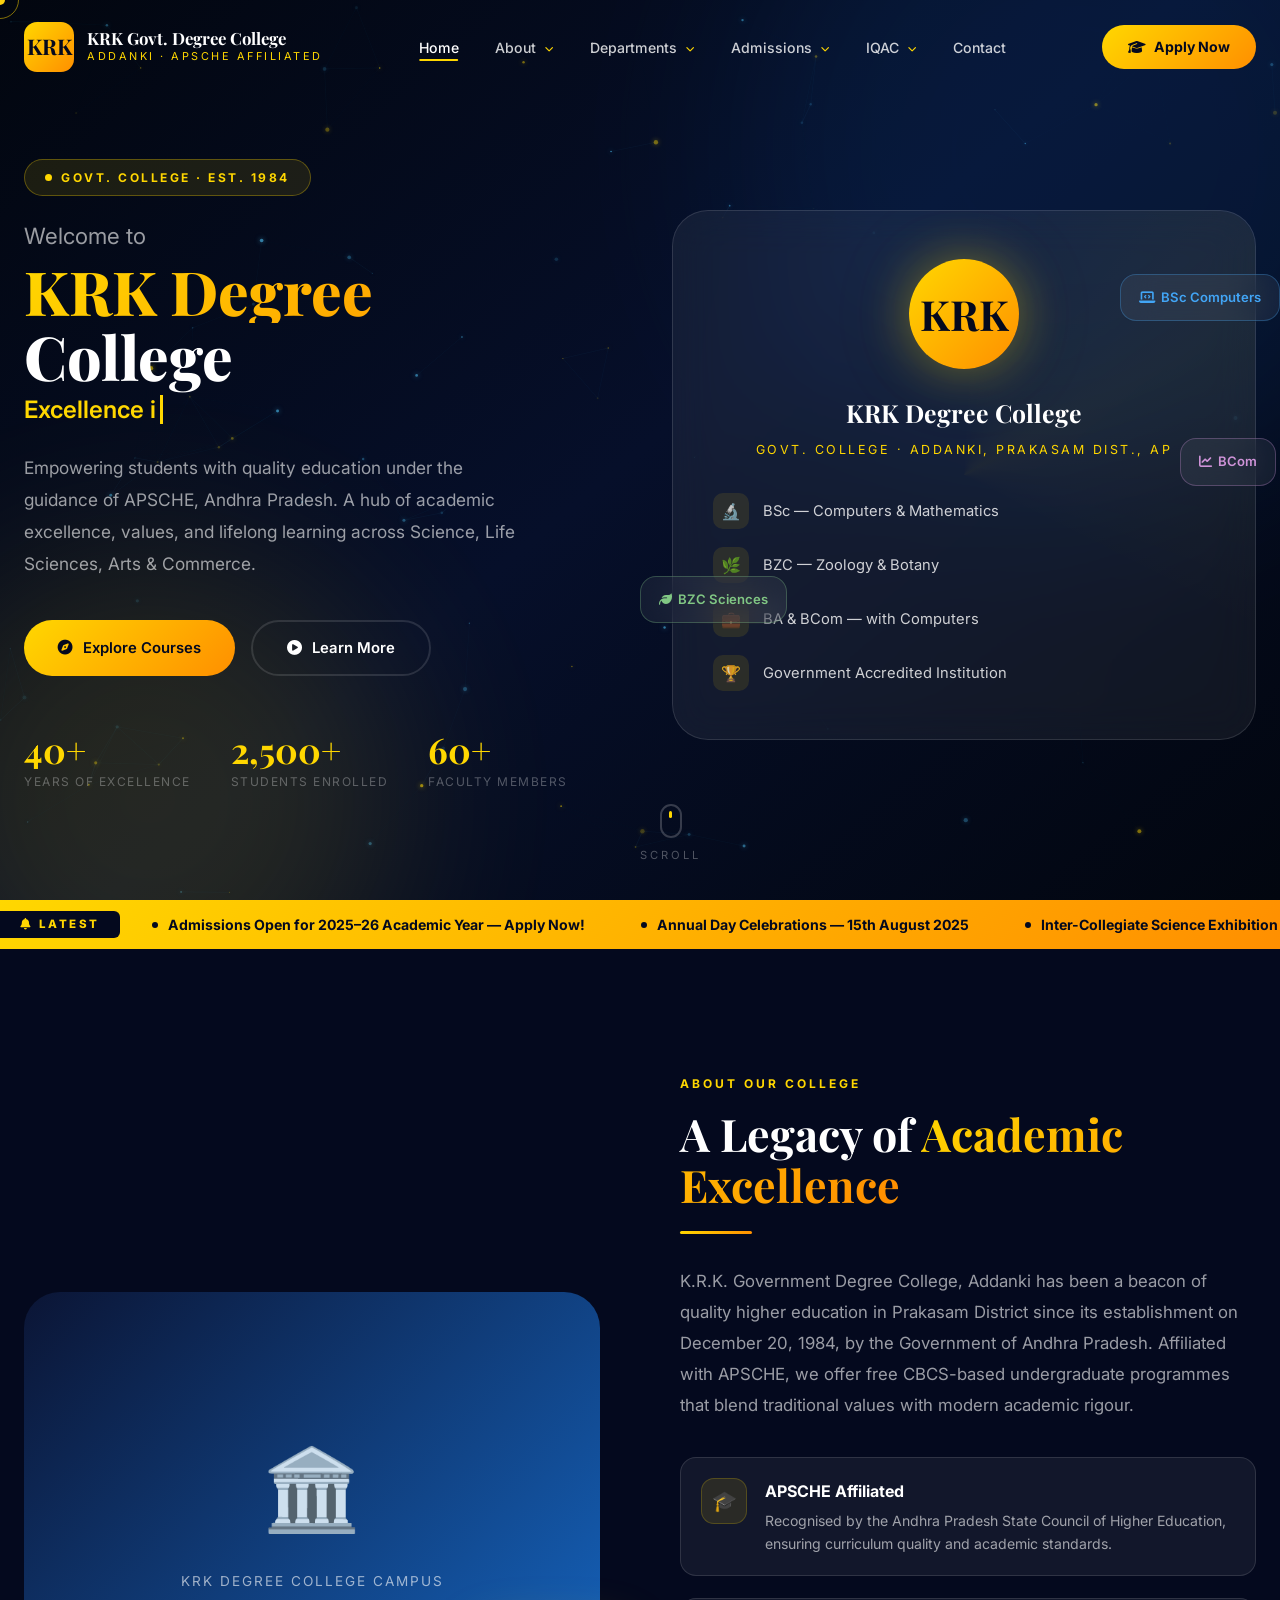
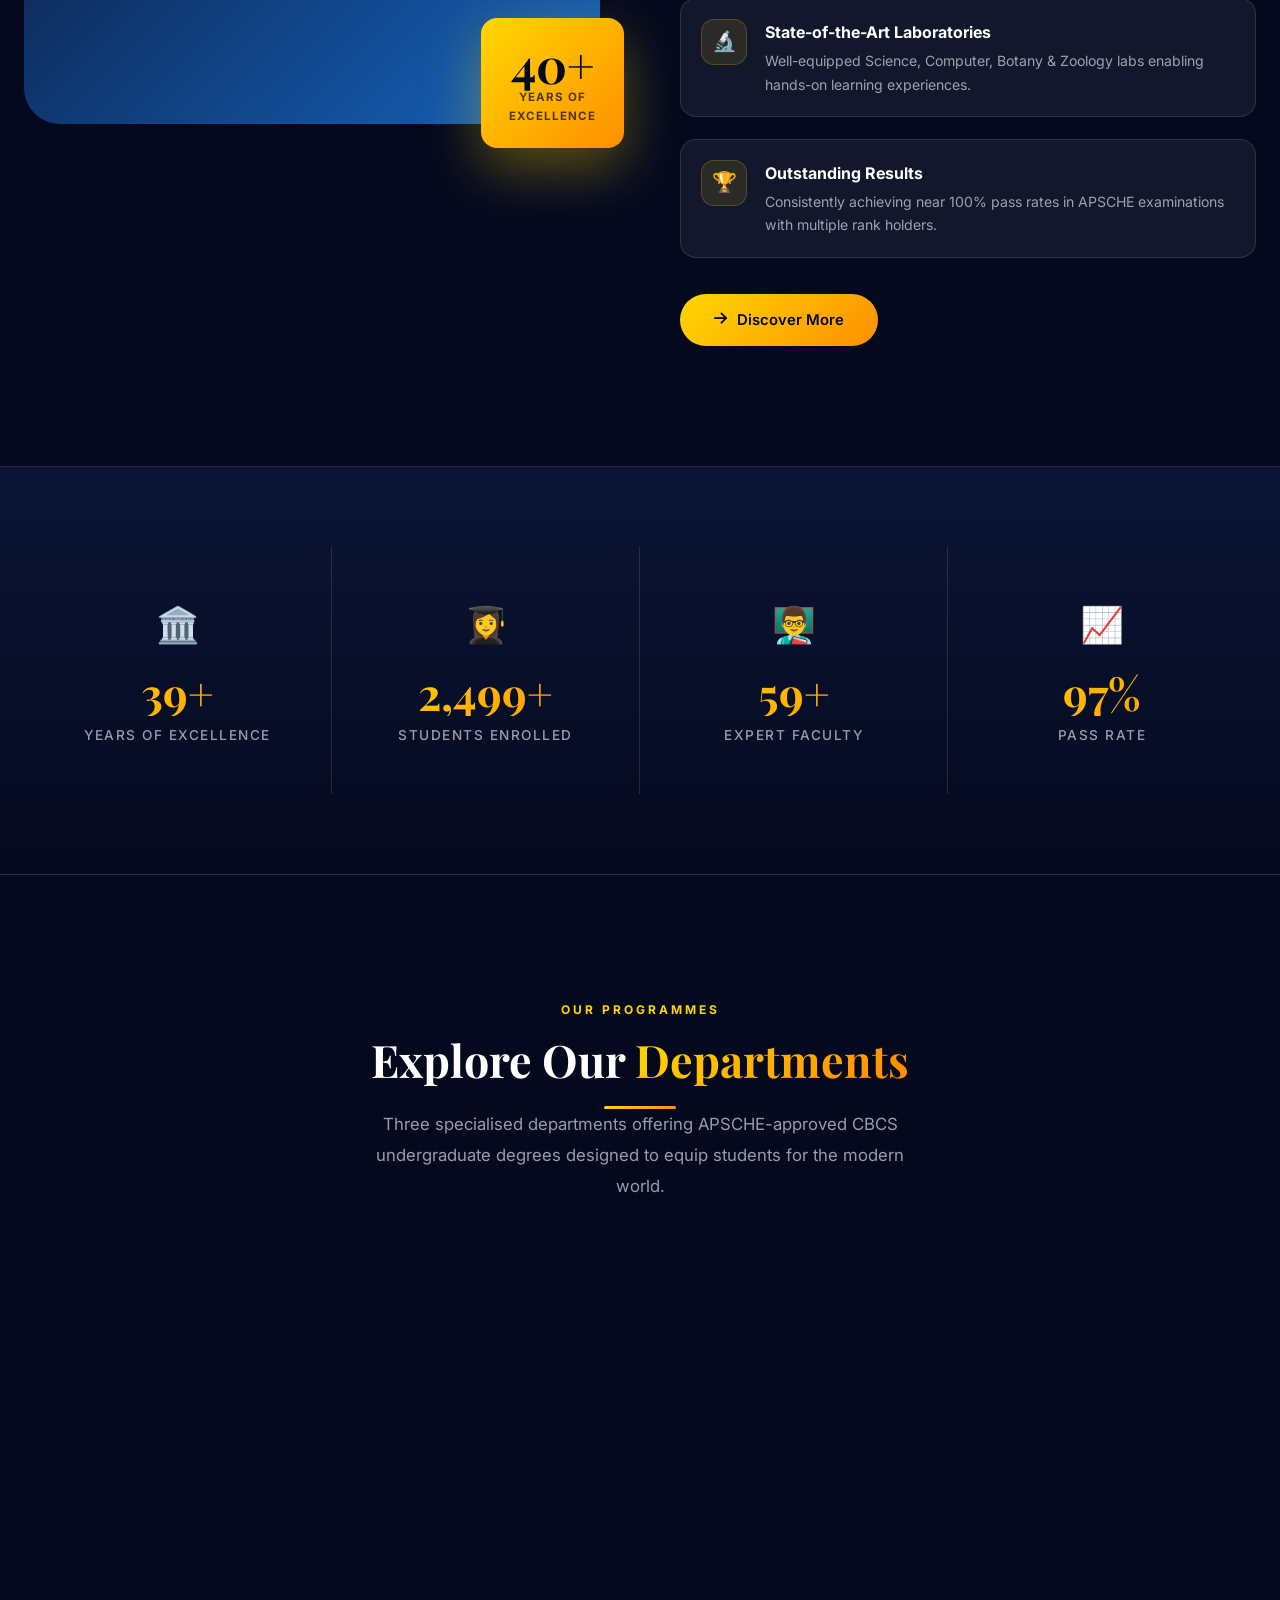
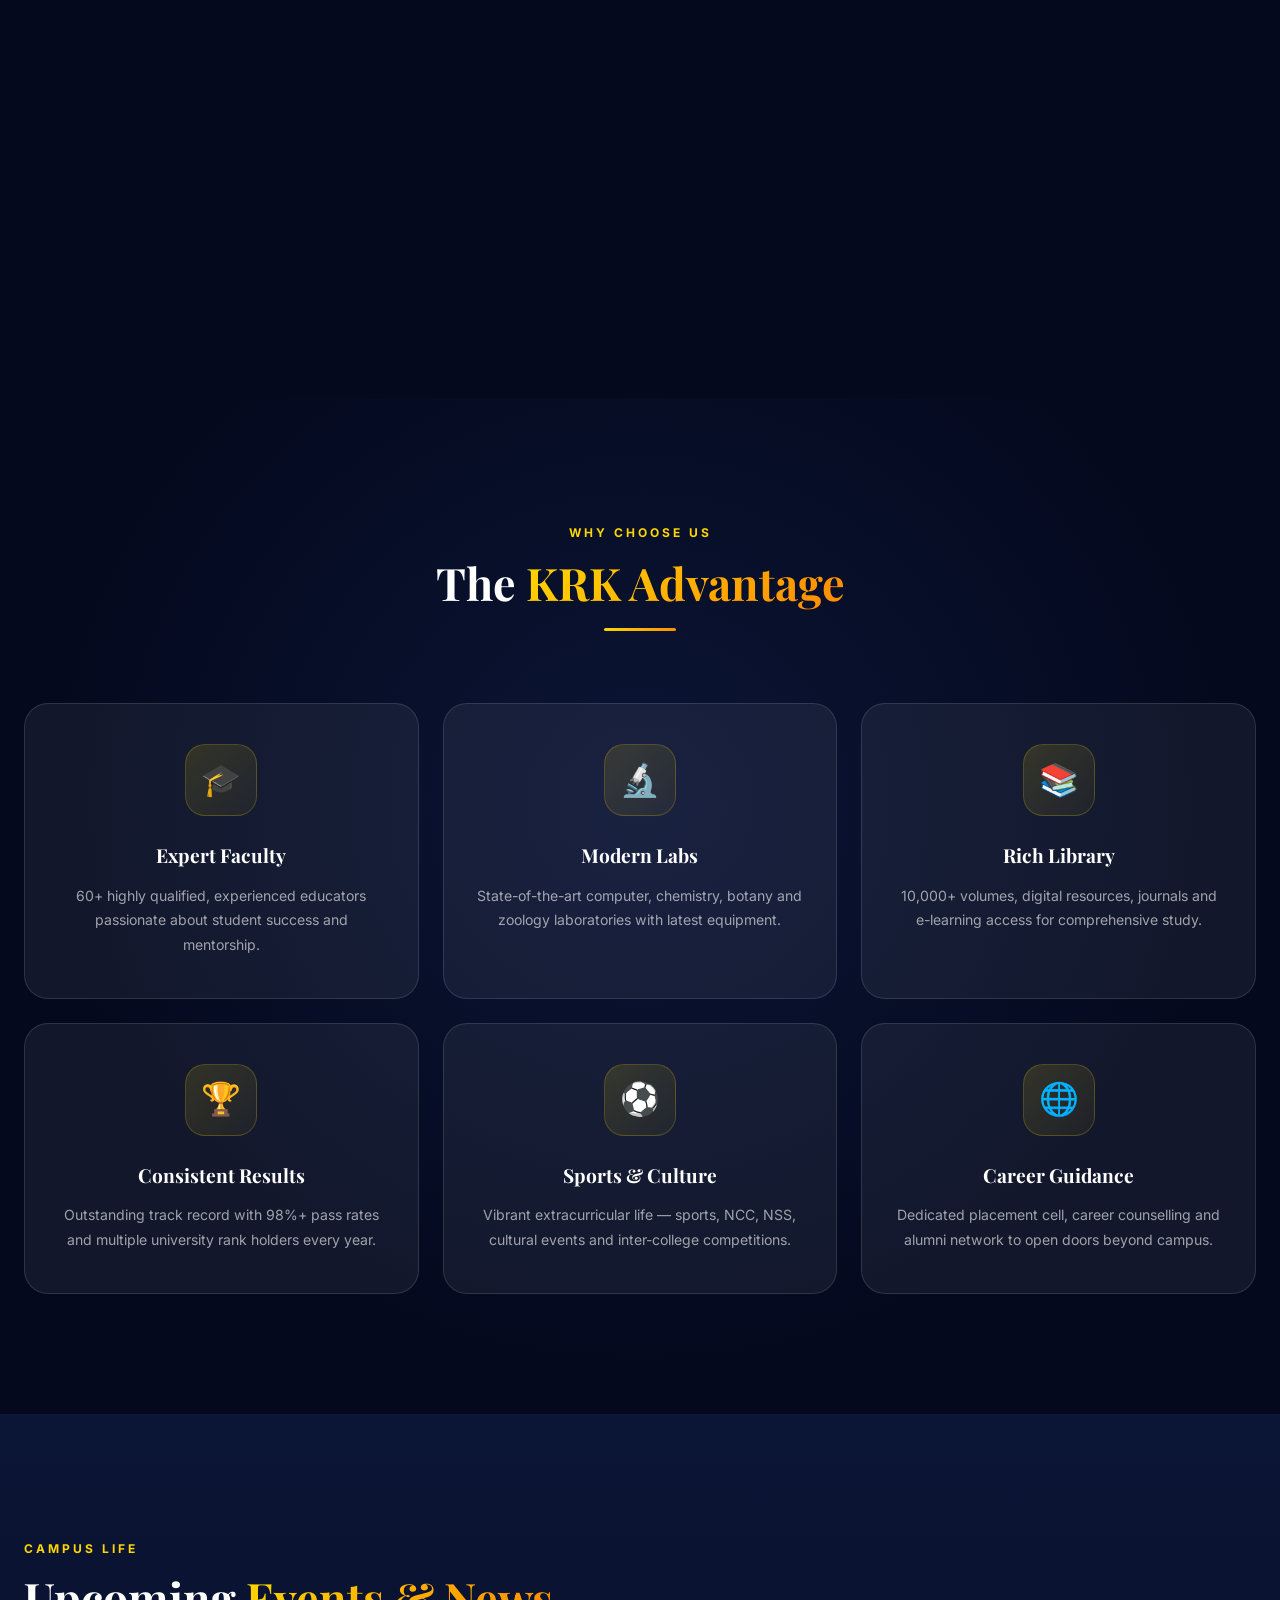
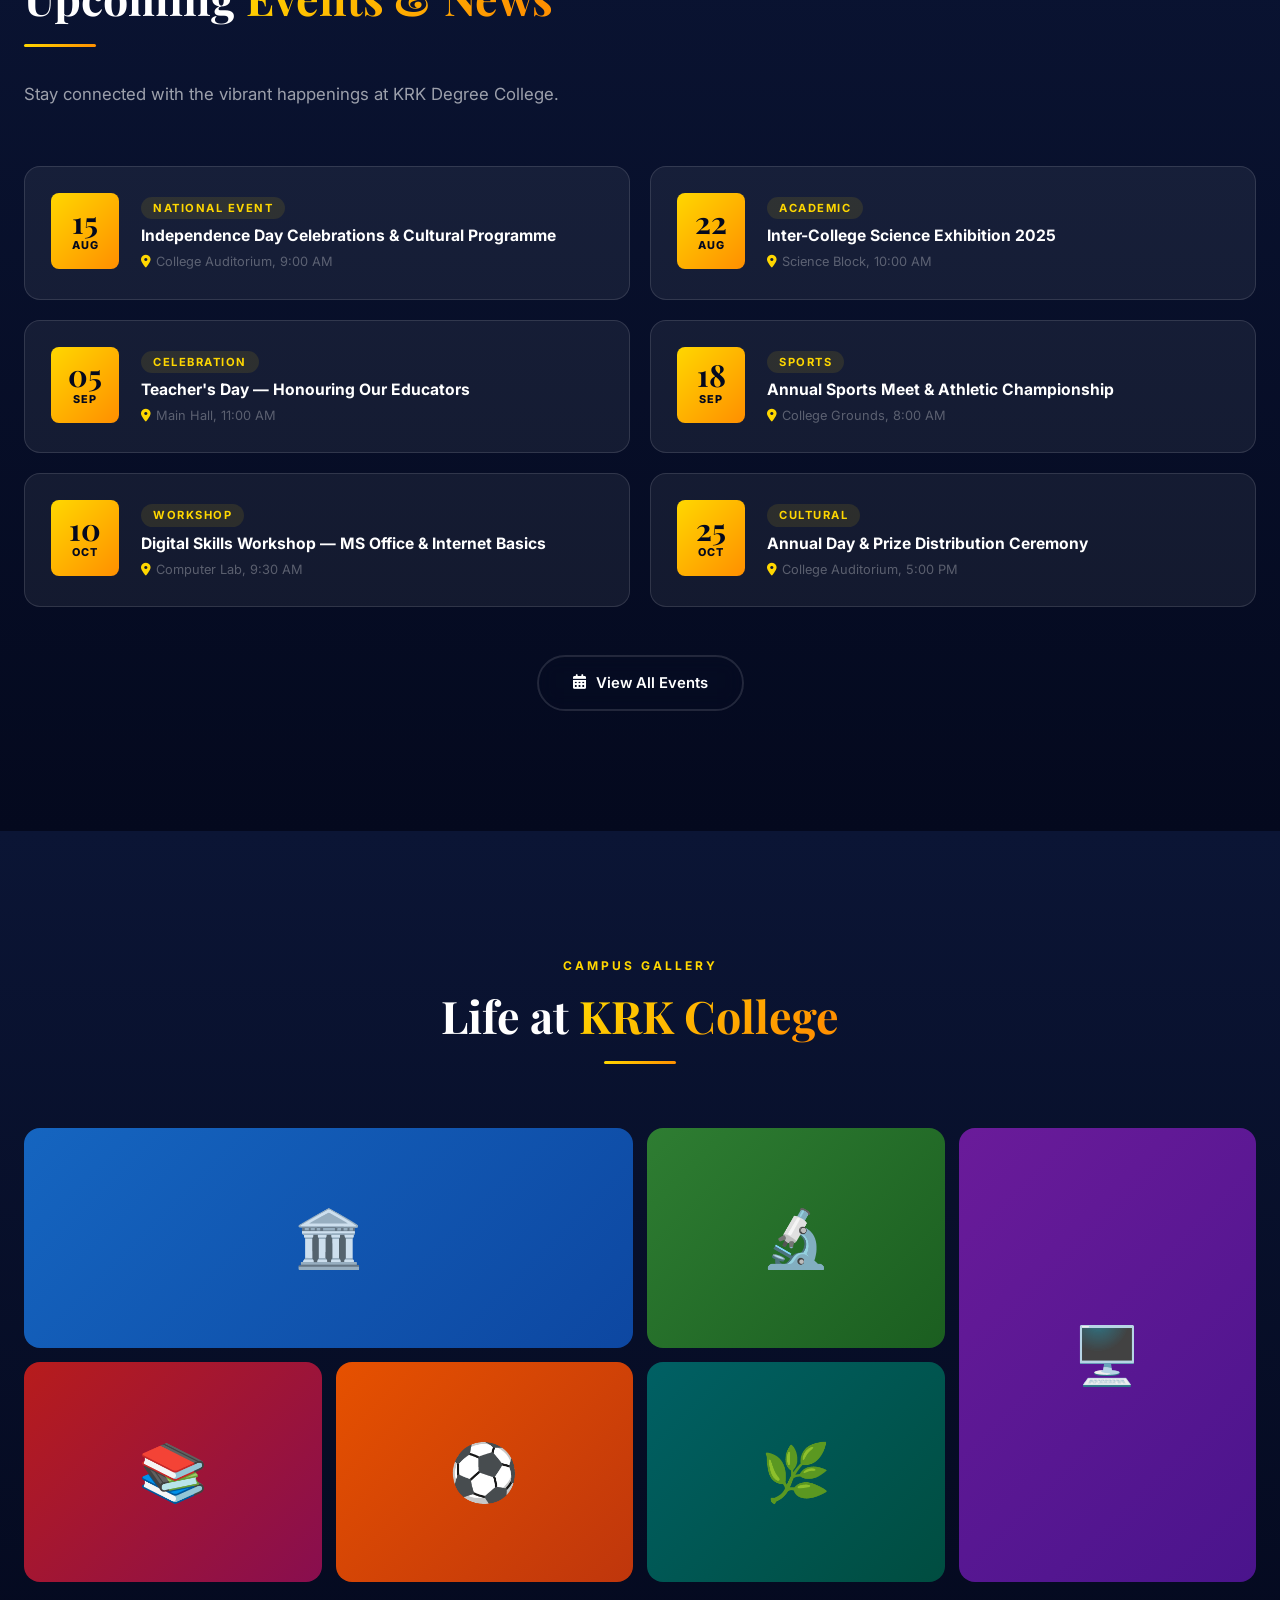
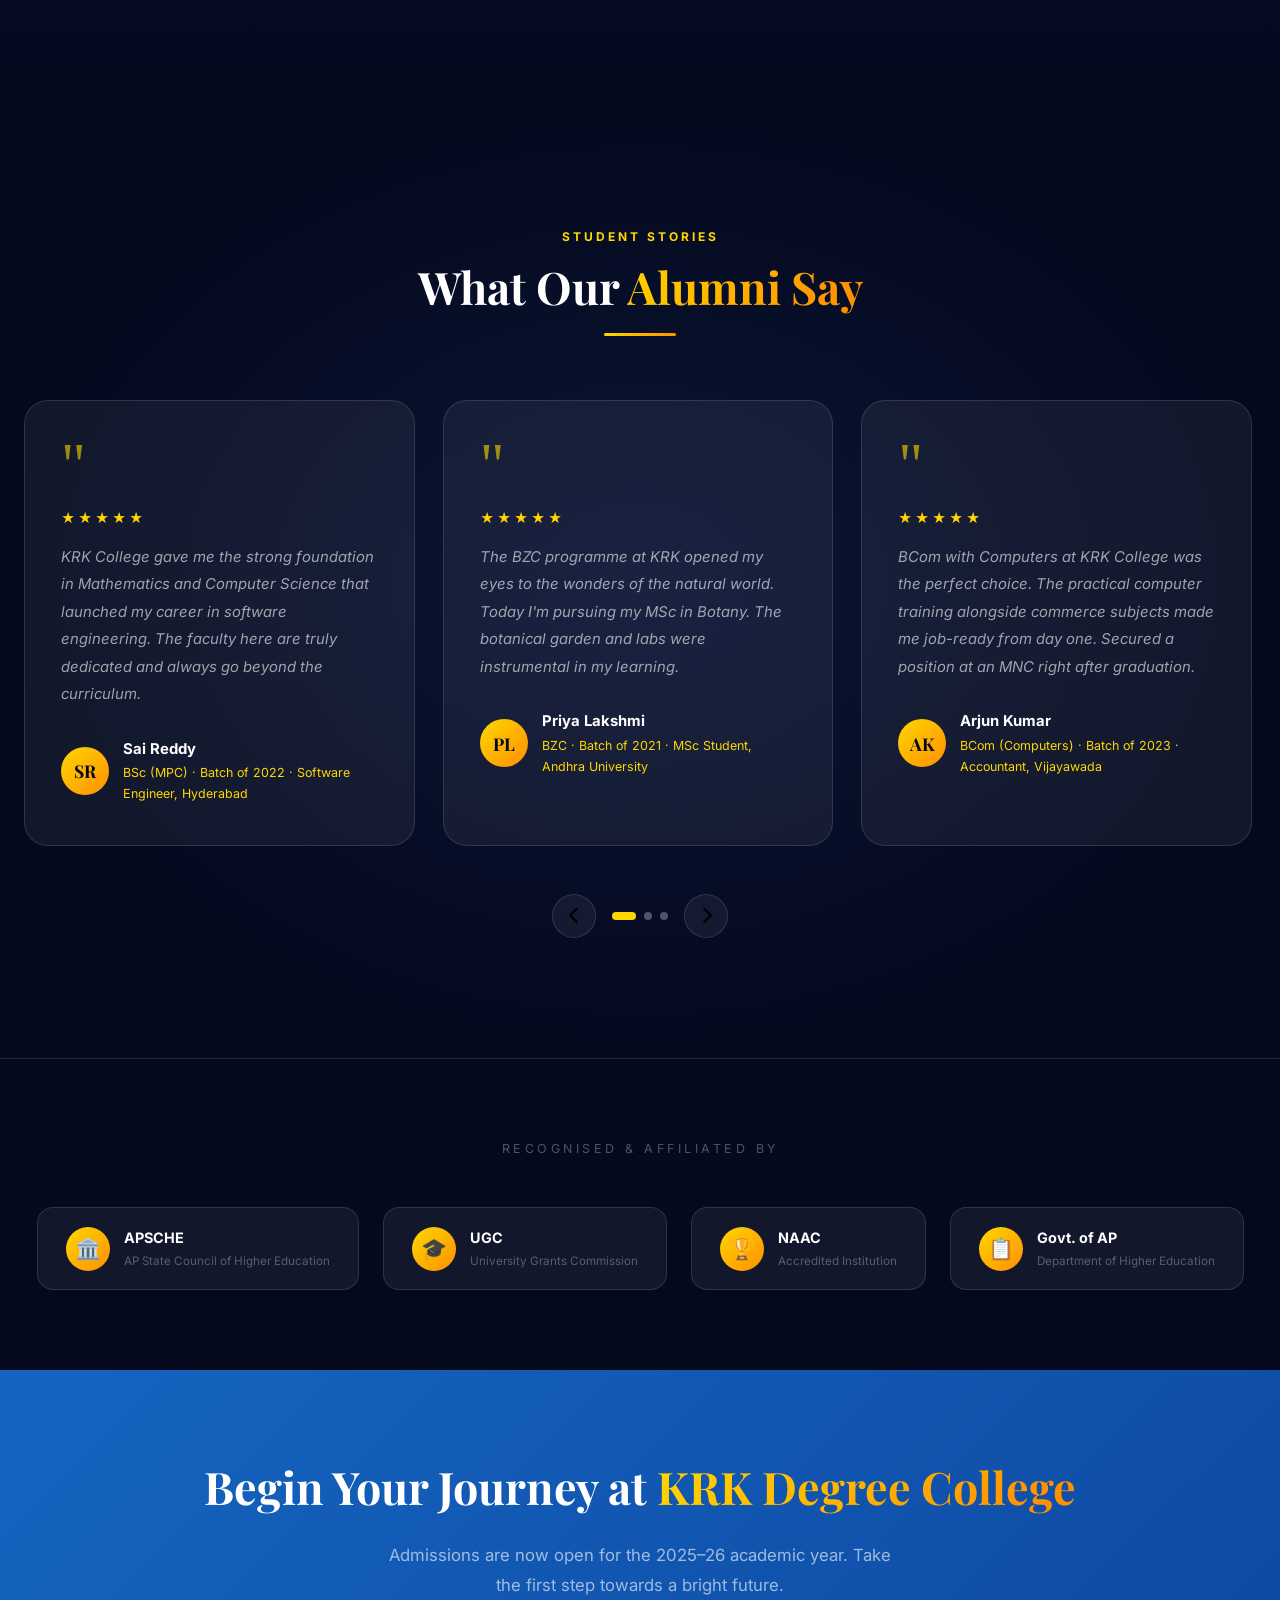
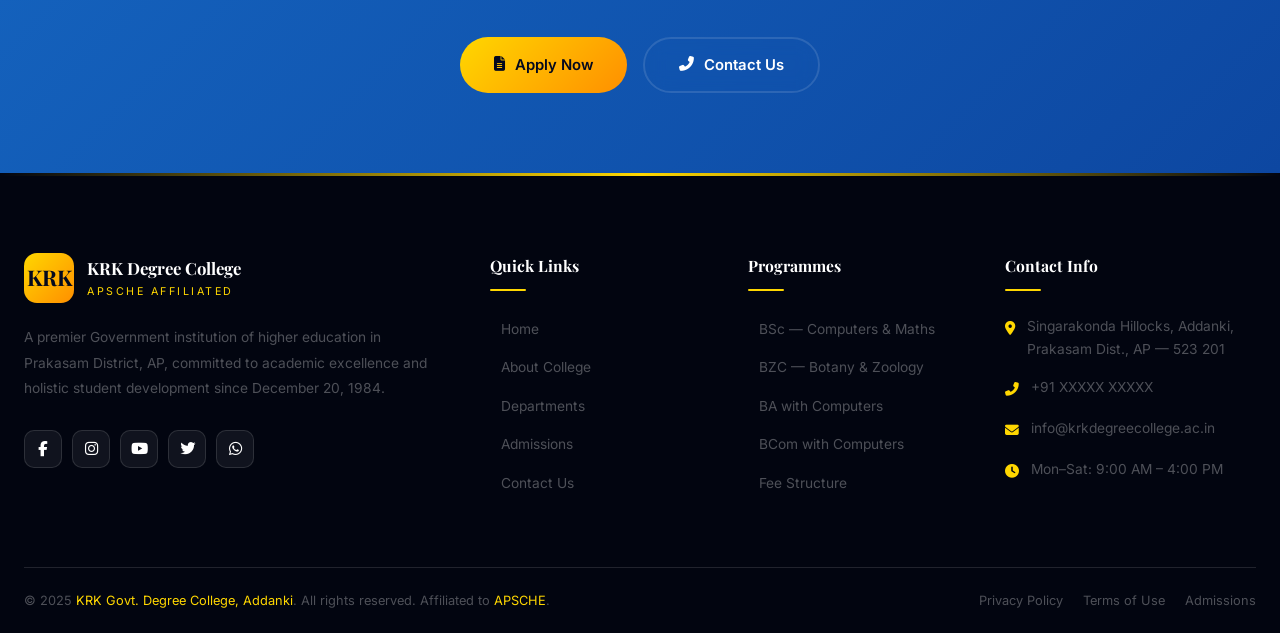
==== commit 82555738: "feat: add Vignan-style dropdown nav, real KRK data, mobile accordion - Replaced flat 5-link nav with" ====
--- a/index.html
+++ b/index.html
@@ -34,17 +34,57 @@
     <a href="index.html" class="nav-logo" aria-label="KRK Degree College Home">
       <div class="nav-logo-badge">KRK</div>
       <div>
-        <div class="nav-logo-name">KRK Degree College</div>
-        <div class="nav-logo-sub">APSCHE Affiliated</div>
+        <div class="nav-logo-name">KRK Govt. Degree College</div>
+        <div class="nav-logo-sub">Addanki · APSCHE Affiliated</div>
       </div>
     </a>
 
-    <nav>
+    <nav role="navigation">
       <ul class="nav-links">
         <li><a href="index.html" class="active">Home</a></li>
-        <li><a href="about.html">About</a></li>
-        <li><a href="departments.html">Departments</a></li>
-        <li><a href="admissions.html">Admissions</a></li>
+
+        <li class="has-drop">
+          <a href="about.html">About <i class="fas fa-chevron-down nav-chevron"></i></a>
+          <ul class="nav-dropdown">
+            <li><a href="about.html#vision"><i class="fas fa-eye"></i> Vision &amp; Mission</a></li>
+            <li><a href="about.html#principal"><i class="fas fa-user-tie"></i> Principal's Message</a></li>
+            <li><a href="about.html#history"><i class="fas fa-landmark"></i> History &amp; Legacy</a></li>
+            <li><a href="about.html#leadership"><i class="fas fa-users"></i> Leadership Team</a></li>
+            <li><a href="about.html#infrastructure"><i class="fas fa-building"></i> Campus &amp; Facilities</a></li>
+          </ul>
+        </li>
+
+        <li class="has-drop">
+          <a href="departments.html">Departments <i class="fas fa-chevron-down nav-chevron"></i></a>
+          <ul class="nav-dropdown">
+            <li><a href="departments.html#bsc"><i class="fas fa-flask"></i> BSc &mdash; Computers &amp; Maths</a></li>
+            <li><a href="departments.html#bzc"><i class="fas fa-leaf"></i> BZC &mdash; Life Sciences</a></li>
+            <li><a href="departments.html#bcom"><i class="fas fa-book-open"></i> BA with Computers</a></li>
+            <li><a href="departments.html#bcom"><i class="fas fa-briefcase"></i> BCom with Computers</a></li>
+          </ul>
+        </li>
+
+        <li class="has-drop">
+          <a href="admissions.html">Admissions <i class="fas fa-chevron-down nav-chevron"></i></a>
+          <ul class="nav-dropdown">
+            <li><a href="admissions.html"><i class="fas fa-file-alt"></i> How to Apply</a></li>
+            <li><a href="admissions.html#eligibility"><i class="fas fa-check-circle"></i> Eligibility</a></li>
+            <li><a href="admissions.html#fees"><i class="fas fa-rupee-sign"></i> Fee Structure</a></li>
+            <li><a href="admissions.html#dates"><i class="fas fa-calendar-alt"></i> Important Dates</a></li>
+            <li><a href="admissions.html#apply-form"><i class="fas fa-paper-plane"></i> Apply Online</a></li>
+          </ul>
+        </li>
+
+        <li class="has-drop">
+          <a href="#">IQAC <i class="fas fa-chevron-down nav-chevron"></i></a>
+          <ul class="nav-dropdown">
+            <li><a href="#"><i class="fas fa-award"></i> NAAC Accreditation</a></li>
+            <li><a href="#"><i class="fas fa-clipboard-check"></i> IQAC Activities</a></li>
+            <li><a href="#"><i class="fas fa-book"></i> Research &amp; Publications</a></li>
+            <li><a href="#"><i class="fas fa-chalkboard-teacher"></i> Workshops &amp; Seminars</a></li>
+          </ul>
+        </li>
+
         <li><a href="contact.html">Contact</a></li>
       </ul>
     </nav>
@@ -62,12 +102,65 @@
 
 <!-- Mobile overlay -->
 <div class="mobile-nav">
-  <a href="index.html"><i class="fas fa-home" style="margin-right:10px"></i>Home</a>
-  <a href="about.html"><i class="fas fa-university" style="margin-right:10px"></i>About</a>
-  <a href="departments.html"><i class="fas fa-books" style="margin-right:10px"></i>Departments</a>
-  <a href="admissions.html"><i class="fas fa-file-alt" style="margin-right:10px"></i>Admissions</a>
-  <a href="contact.html"><i class="fas fa-envelope" style="margin-right:10px"></i>Contact</a>
-  <a href="admissions.html" class="btn btn-gold" style="margin-top:12px;">Apply Now</a>
+  <a href="index.html" class="mob-link"><i class="fas fa-home"></i> Home</a>
+
+  <div class="mob-group">
+    <button class="mob-head" onclick="toggleMob(this)">
+      <span><i class="fas fa-university"></i> About</span>
+      <i class="fas fa-chevron-down mob-arrow"></i>
+    </button>
+    <div class="mob-sub">
+      <a href="about.html#vision">Vision &amp; Mission</a>
+      <a href="about.html#principal">Principal's Message</a>
+      <a href="about.html#history">History &amp; Legacy</a>
+      <a href="about.html#leadership">Leadership Team</a>
+      <a href="about.html#infrastructure">Campus &amp; Facilities</a>
+    </div>
+  </div>
+
+  <div class="mob-group">
+    <button class="mob-head" onclick="toggleMob(this)">
+      <span><i class="fas fa-graduation-cap"></i> Departments</span>
+      <i class="fas fa-chevron-down mob-arrow"></i>
+    </button>
+    <div class="mob-sub">
+      <a href="departments.html#bsc">BSc &mdash; Computers &amp; Maths</a>
+      <a href="departments.html#bzc">BZC &mdash; Life Sciences</a>
+      <a href="departments.html#bcom">BA with Computers</a>
+      <a href="departments.html#bcom">BCom with Computers</a>
+    </div>
+  </div>
+
+  <div class="mob-group">
+    <button class="mob-head" onclick="toggleMob(this)">
+      <span><i class="fas fa-file-alt"></i> Admissions</span>
+      <i class="fas fa-chevron-down mob-arrow"></i>
+    </button>
+    <div class="mob-sub">
+      <a href="admissions.html">How to Apply</a>
+      <a href="admissions.html#eligibility">Eligibility</a>
+      <a href="admissions.html#fees">Fee Structure</a>
+      <a href="admissions.html#dates">Important Dates</a>
+    </div>
+  </div>
+
+  <div class="mob-group">
+    <button class="mob-head" onclick="toggleMob(this)">
+      <span><i class="fas fa-award"></i> IQAC</span>
+      <i class="fas fa-chevron-down mob-arrow"></i>
+    </button>
+    <div class="mob-sub">
+      <a href="#">NAAC Accreditation</a>
+      <a href="#">IQAC Activities</a>
+      <a href="#">Research &amp; Publications</a>
+      <a href="#">Workshops &amp; Seminars</a>
+    </div>
+  </div>
+
+  <a href="contact.html" class="mob-link"><i class="fas fa-envelope"></i> Contact</a>
+  <a href="admissions.html" class="btn btn-gold" style="margin-top:20px;width:100%;max-width:340px;justify-content:center;">
+    <i class="fas fa-graduation-cap"></i> Apply Now
+  </a>
 </div>
 
 <!-- ═══════════════════════════ HERO ════════════════════════════════════ -->
@@ -81,7 +174,7 @@
     <div class="hero-left">
       <div class="hero-badge">
         <span class="blink"></span>
-        APSCHE Affiliated · Est. 1995
+        Govt. College · Est. 1984
       </div>
 
       <h1 class="hero-title">
@@ -110,7 +203,7 @@
 
       <div class="hero-mini-stats">
         <div>
-          <div class="hm-num" data-count="28" data-suffix="+">28+</div>
+          <div class="hm-num" data-count="40" data-suffix="+">40+</div>
           <div class="hm-lbl">Years of Excellence</div>
         </div>
         <div>
@@ -129,7 +222,7 @@
       <div class="hero-card">
         <div class="emblem">KRK</div>
         <div class="hero-card-name">KRK Degree College</div>
-        <div class="hero-card-tag">Affiliated to APSCHE · AP, India</div>
+        <div class="hero-card-tag">Govt. College · Addanki, Prakasam Dist., AP</div>
         <div class="hero-features">
           <div class="hf-item">
             <div class="hf-icon">🔬</div>
@@ -190,7 +283,7 @@
           </div>
         </div>
         <div class="exp-badge">
-          <div class="exp-num" data-count="28" data-suffix="+">28+</div>
+          <div class="exp-num" data-count="40" data-suffix="+">40+</div>
           <div class="exp-lbl">Years of<br>Excellence</div>
         </div>
       </div>
@@ -200,8 +293,9 @@
         <h2 class="section-title">A Legacy of <span class="grad-text">Academic Excellence</span></h2>
         <div class="gold-line"></div>
         <p class="section-desc">
-          KRK Degree College has been a beacon of quality higher education in Andhra Pradesh
-          since 1995. Affiliated with APSCHE, we offer CBCS-based undergraduate programmes
+          K.R.K. Government Degree College, Addanki has been a beacon of quality higher education
+          in Prakasam District since its establishment on December 20, 1984, by the Government of
+          Andhra Pradesh. Affiliated with APSCHE, we offer free CBCS-based undergraduate programmes
           that blend traditional values with modern academic rigour.
         </p>
 
@@ -246,7 +340,7 @@
     <div class="stats-grid">
       <div class="stat-item reveal">
         <span class="stat-emoji">🏛️</span>
-        <div class="stat-num" data-count="28" data-suffix="+">0+</div>
+        <div class="stat-num" data-count="40" data-suffix="+">0+</div>
         <div class="stat-lbl">Years of Excellence</div>
       </div>
       <div class="stat-item reveal">
@@ -672,8 +766,8 @@
           </div>
         </div>
         <p class="foot-desc">
-          A premier institution of higher education in Andhra Pradesh, committed to academic excellence,
-          holistic development, and preparing students for a rapidly evolving world since 1995.
+          A premier Government institution of higher education in Prakasam District, AP, committed to
+          academic excellence and holistic student development since December 20, 1984.
         </p>
         <div class="socials">
           <a href="#" class="soc-btn" aria-label="Facebook"><i class="fab fa-facebook-f"></i></a>
@@ -710,7 +804,7 @@
         <h4>Contact Info</h4>
         <div class="foot-contact-item">
           <span class="fci-icon"><i class="fas fa-map-marker-alt"></i></span>
-          <span>KRK Degree College, Andhra Pradesh — 500 0XX, India</span>
+          <span>Singarakonda Hillocks, Addanki, Prakasam Dist., AP — 523 201</span>
         </div>
         <div class="foot-contact-item">
           <span class="fci-icon"><i class="fas fa-phone-alt"></i></span>
@@ -729,7 +823,7 @@
 
     <div class="foot-bottom">
       <div class="foot-copy">
-        &copy; 2025 <span>KRK Degree College</span>. All rights reserved. Affiliated to <span>APSCHE</span>.
+        &copy; 2025 <span>KRK Govt. Degree College, Addanki</span>. All rights reserved. Affiliated to <span>APSCHE</span>.
       </div>
       <div class="foot-bl">
         <a href="#">Privacy Policy</a>
--- a/css/style.css
+++ b/css/style.css
@@ -20,7 +20,9 @@
   --purple:        #6a1b9a;
   --white:         #ffffff;
   --w80:           rgba(255,255,255,0.80);
+  --w70:           rgba(255,255,255,0.70);
   --w60:           rgba(255,255,255,0.60);
+  --w40:           rgba(255,255,255,0.40);
   --w30:           rgba(255,255,255,0.30);
   --w10:           rgba(255,255,255,0.10);
   --w05:           rgba(255,255,255,0.05);
@@ -928,9 +930,11 @@
   .why-grid { grid-template-columns: repeat(2,1fr); }
   .foot-grid { grid-template-columns: 1fr 1fr; }
 }
-@media (max-width: 768px) {
+@media (max-width: 1023px) {
   .nav-links,.nav-right { display: none; }
   .hamburger { display: flex; }
+}
+@media (max-width: 768px) {
   .events-grid { grid-template-columns: 1fr; }
   .gal-grid { grid-template-columns: repeat(2,1fr); grid-template-rows: auto; }
   .gal-span2,.gal-row2 { grid-column: span 1; grid-row: span 1; }
@@ -946,3 +950,143 @@
   .gal-grid  { grid-template-columns: 1fr; }
   .affil-row { flex-direction: column; align-items: stretch; }
 }
+
+/* =============================================
+   DROPDOWN NAVIGATION
+   ============================================= */
+.nav-links > li { position: relative; }
+
+.nav-chevron {
+  font-size: .55rem;
+  margin-left: 5px;
+  transition: transform .3s ease;
+  display: inline-block;
+  vertical-align: middle;
+  color: var(--gold);
+}
+.has-drop:hover .nav-chevron,
+.has-drop:focus-within .nav-chevron { transform: rotate(180deg); }
+
+.nav-dropdown {
+  position: absolute;
+  top: calc(100% + 14px);
+  left: 50%;
+  transform: translateX(-50%) translateY(-8px);
+  min-width: 232px;
+  background: rgba(4,9,30,.97);
+  border: 1px solid rgba(255,255,255,.13);
+  border-radius: var(--rad-lg);
+  padding: 8px;
+  backdrop-filter: blur(28px);
+  -webkit-backdrop-filter: blur(28px);
+  box-shadow: 0 24px 60px rgba(0,0,0,.65), 0 0 0 1px rgba(255,215,0,.04);
+  opacity: 0;
+  visibility: hidden;
+  transition: opacity .28s ease, transform .28s ease, visibility 0s linear .28s;
+  z-index: 200;
+  pointer-events: none;
+  list-style: none;
+}
+.nav-dropdown::before {
+  content: '';
+  position: absolute;
+  top: -6px; left: 50%;
+  width: 12px; height: 12px;
+  background: rgba(4,9,30,.97);
+  border-top: 1px solid rgba(255,255,255,.13);
+  border-left: 1px solid rgba(255,255,255,.13);
+  transform: translateX(-50%) rotate(45deg);
+}
+.has-drop:hover .nav-dropdown,
+.has-drop:focus-within .nav-dropdown {
+  opacity: 1;
+  visibility: visible;
+  transform: translateX(-50%) translateY(0);
+  pointer-events: all;
+  transition: opacity .28s ease, transform .28s ease, visibility 0s linear 0s;
+}
+.nav-dropdown li {
+  list-style: none;
+  border-bottom: 1px solid rgba(255,255,255,.06);
+}
+.nav-dropdown li:last-child { border-bottom: none; }
+.nav-dropdown a {
+  display: flex; align-items: center; gap: 10px;
+  padding: 10px 14px; border-radius: var(--rad-sm);
+  font-size: .84rem; font-weight: 500;
+  color: rgba(255,255,255,.6);
+  transition: all .22s ease; white-space: nowrap;
+}
+.nav-dropdown a::after { display: none !important; }
+.nav-dropdown a i {
+  width: 16px; color: var(--gold); font-size: .78rem;
+  flex-shrink: 0; text-align: center;
+}
+.nav-dropdown a:hover {
+  color: var(--white);
+  background: rgba(255,215,0,.07);
+  padding-left: 20px;
+}
+
+/* =============================================
+   MOBILE NAV — ACCORDION UPGRADE
+   ============================================= */
+.mobile-nav {
+  justify-content: flex-start;
+  padding: 90px 24px 48px;
+  gap: 0;
+  overflow-y: auto;
+  align-items: center;
+}
+.mobile-nav.open { display: flex; }
+
+.mob-link {
+  font-family: var(--font-d); font-size: 1.3rem; color: var(--white);
+  display: flex; align-items: center; gap: 12px;
+  padding: 14px 0; width: 100%; max-width: 340px;
+  border-bottom: 1px solid rgba(255,255,255,.08);
+  transition: color .25s;
+}
+.mob-link:hover { color: var(--gold); }
+.mob-link i { color: var(--gold); width: 22px; font-size: .9rem; }
+
+.mob-group { width: 100%; max-width: 340px; }
+
+.mob-head {
+  display: flex; align-items: center; justify-content: space-between;
+  width: 100%; padding: 14px 0;
+  background: none; border: none;
+  border-bottom: 1px solid rgba(255,255,255,.08);
+  cursor: pointer;
+  font-family: var(--font-d); font-size: 1.3rem; color: var(--white);
+  transition: color .25s, border-color .25s;
+}
+.mob-head:hover { color: var(--gold); }
+.mob-group.open .mob-head { border-color: rgba(255,215,0,.25); color: var(--gold); }
+.mob-head > span { display: flex; align-items: center; gap: 12px; }
+.mob-head > span > i { color: var(--gold); width: 22px; font-size: .9rem; }
+
+.mob-arrow {
+  font-size: .7rem !important;
+  color: rgba(255,215,0,.7) !important;
+  transition: transform .3s ease !important;
+  flex-shrink: 0;
+}
+.mob-group.open .mob-arrow { transform: rotate(180deg); }
+
+.mob-sub {
+  max-height: 0; overflow: hidden;
+  transition: max-height .4s cubic-bezier(.4,0,.2,1);
+  display: flex; flex-direction: column;
+  padding-left: 34px;
+}
+.mob-group.open .mob-sub { max-height: 500px; }
+
+.mob-sub a {
+  color: rgba(255,255,255,.5); font-size: .95rem;
+  padding: 10px 0;
+  border-bottom: 1px solid rgba(255,255,255,.04);
+  transition: color .2s;
+}
+.mob-sub a:last-child { border-bottom: none; }
+.mob-sub a:hover { color: var(--gold); }
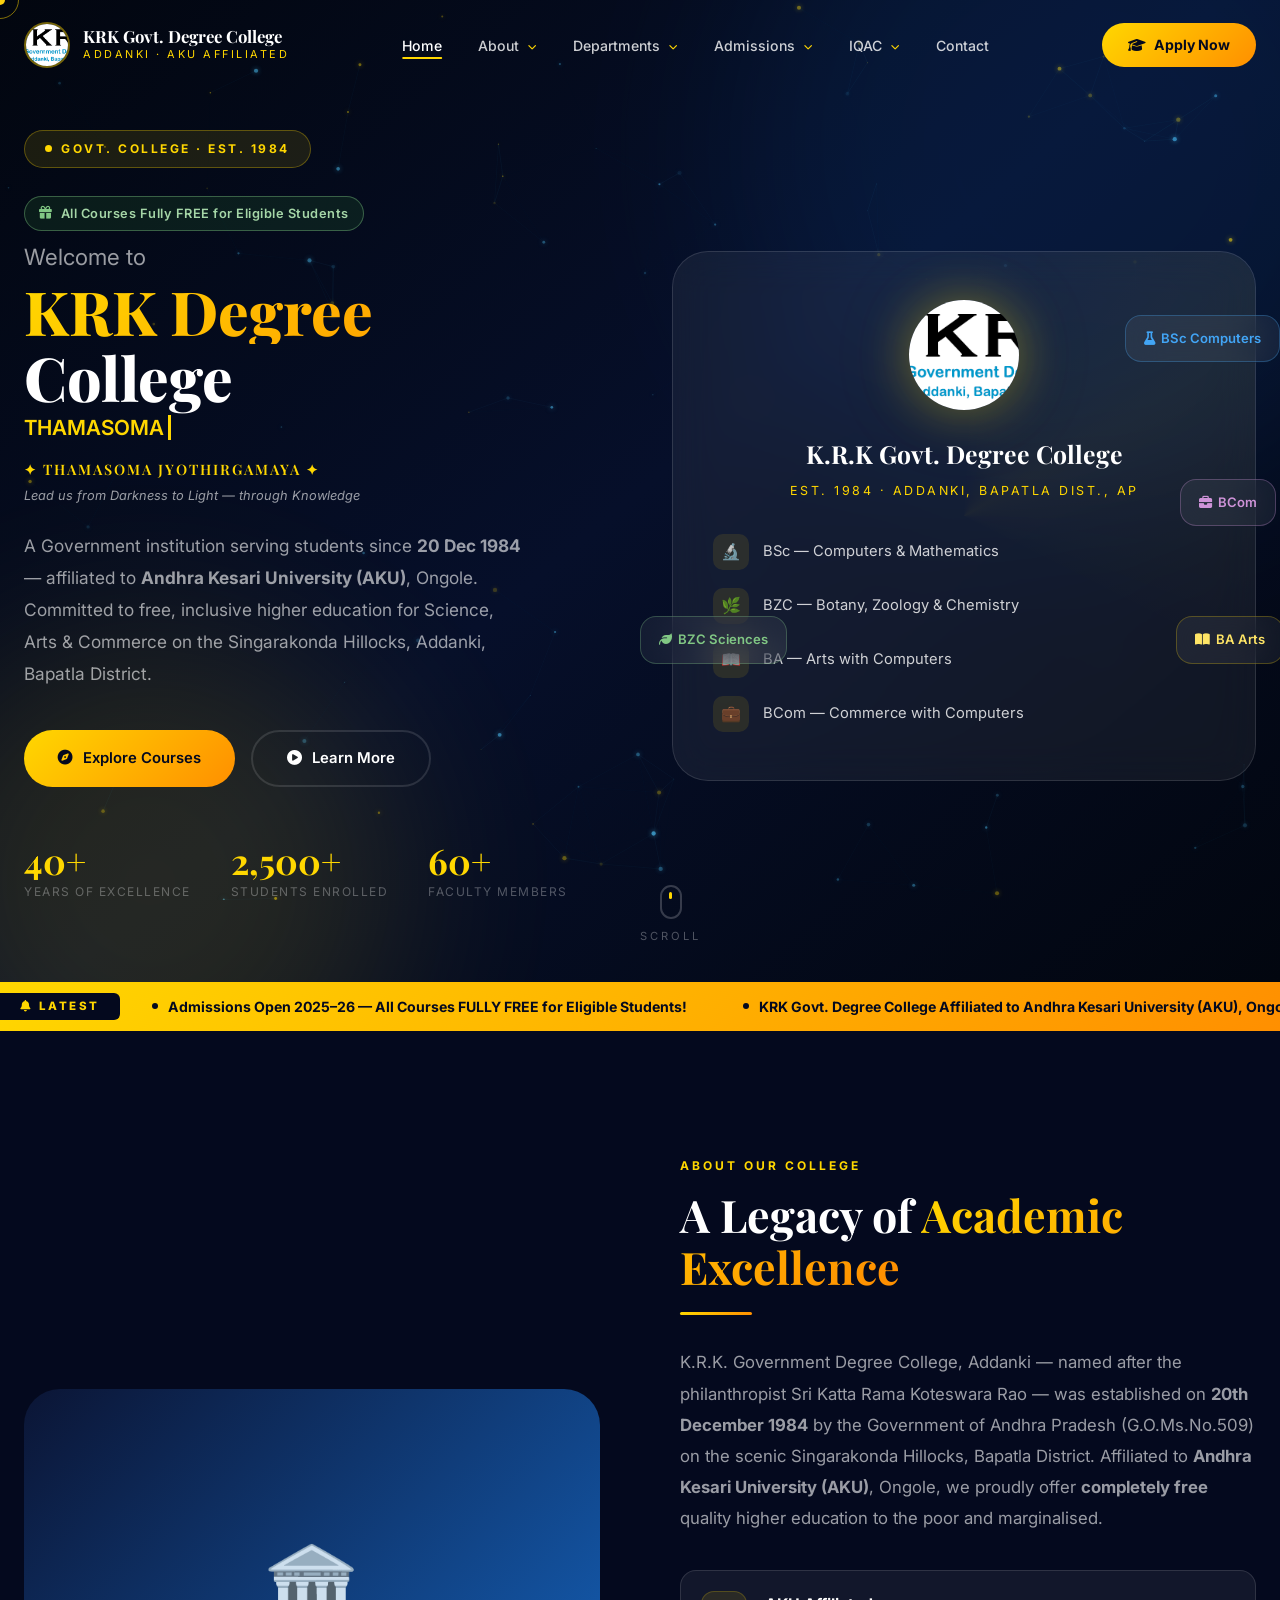
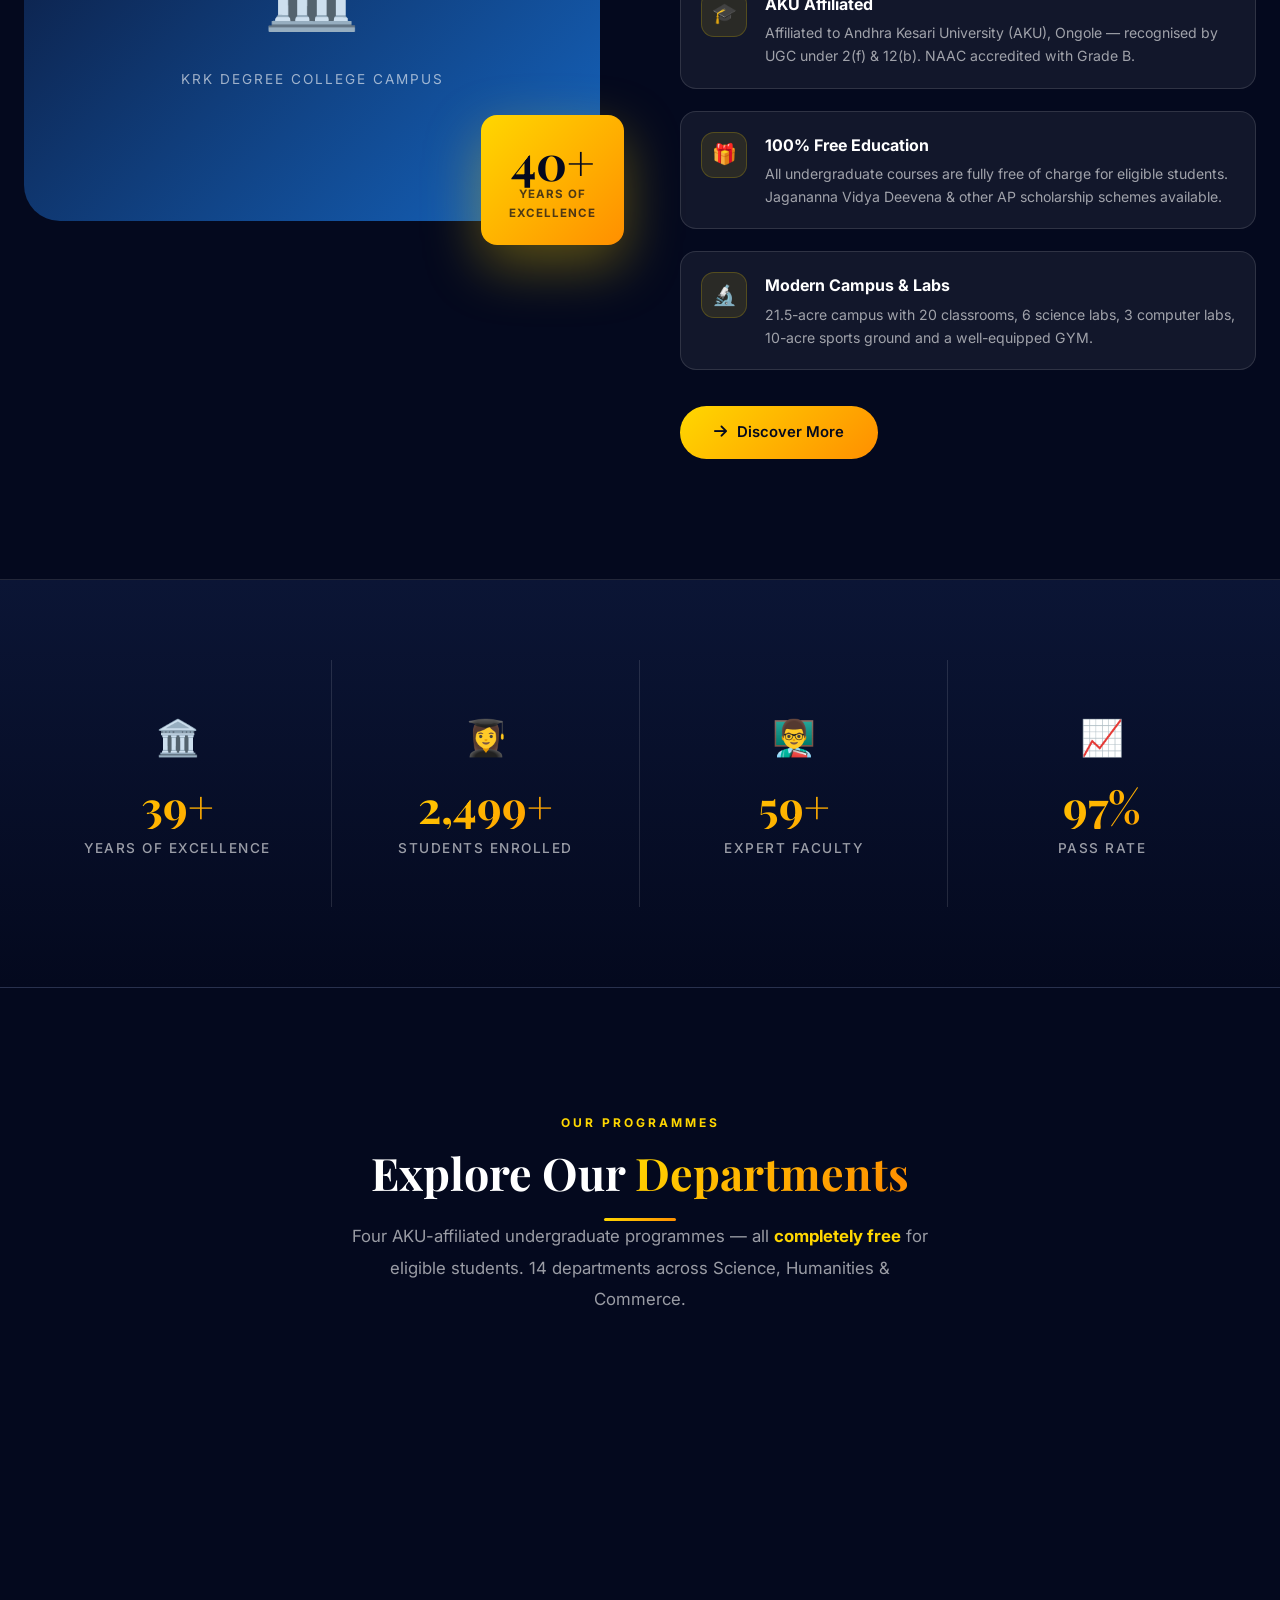
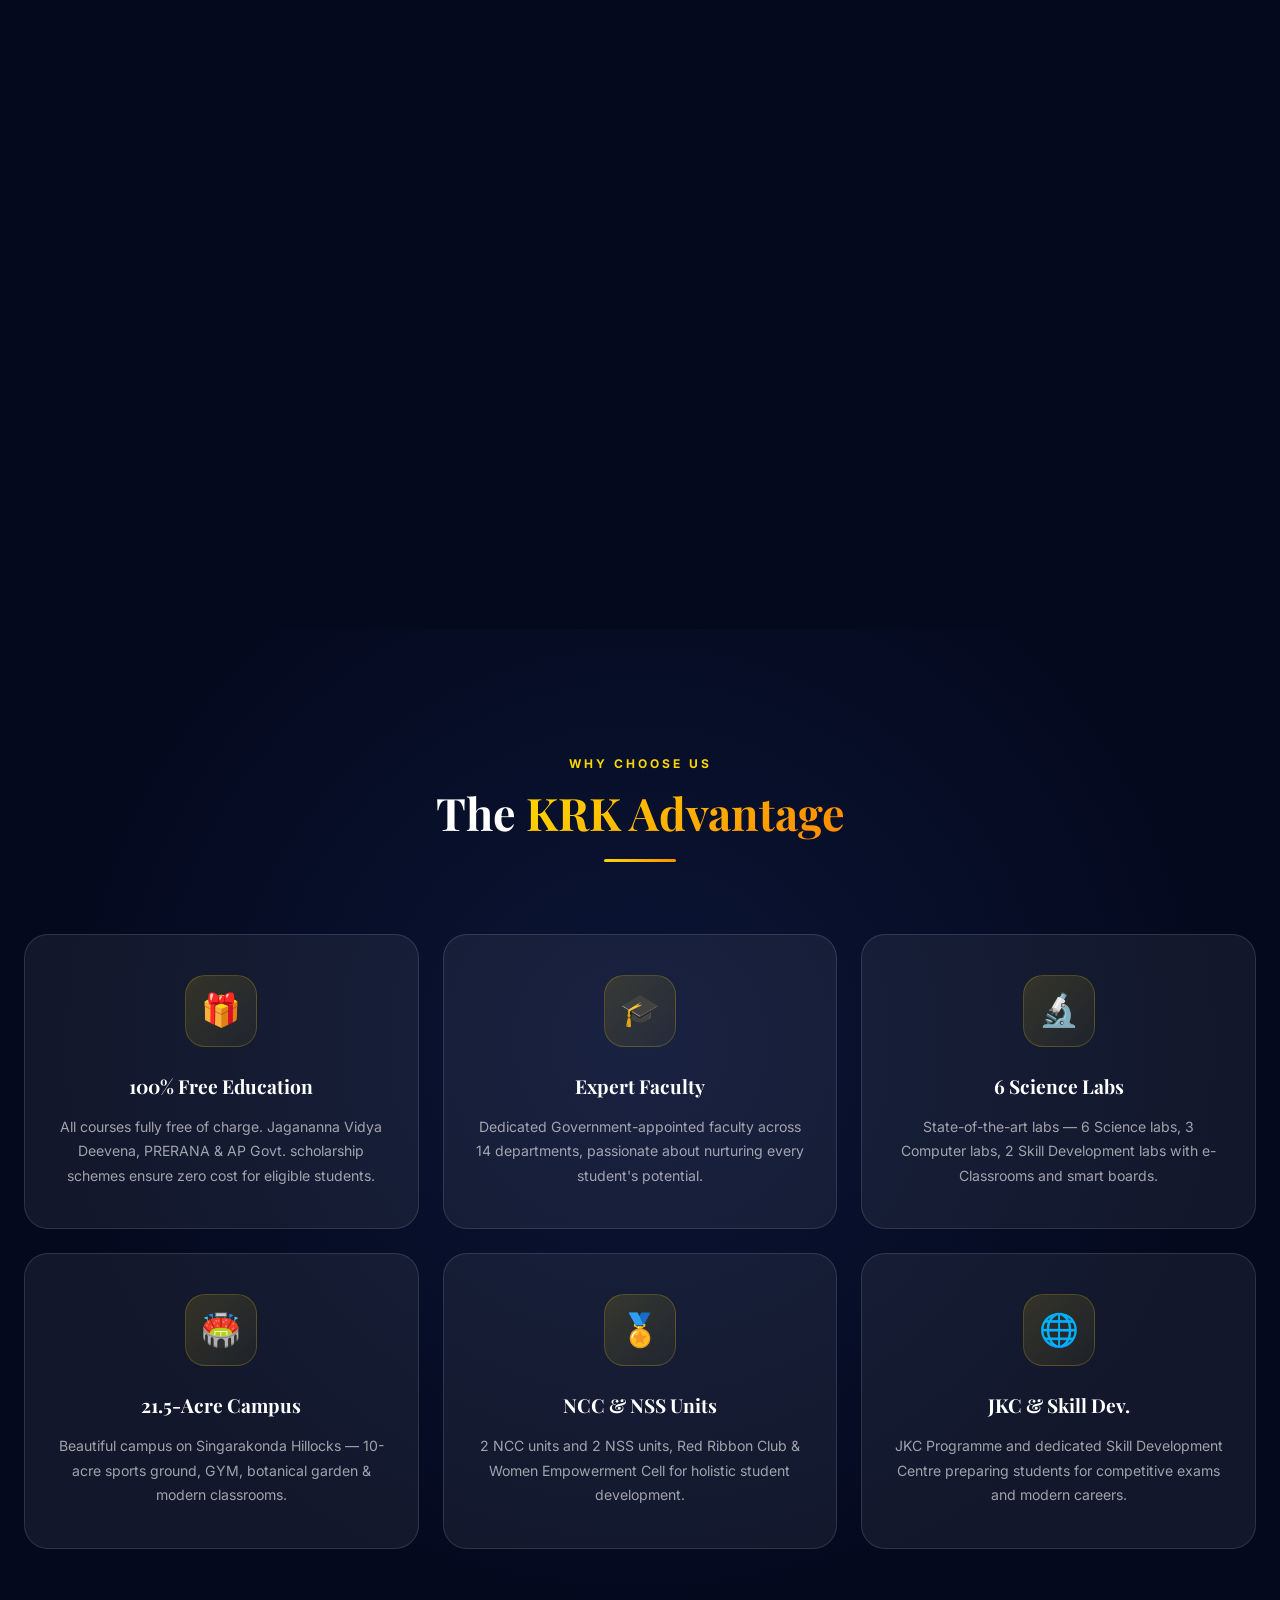
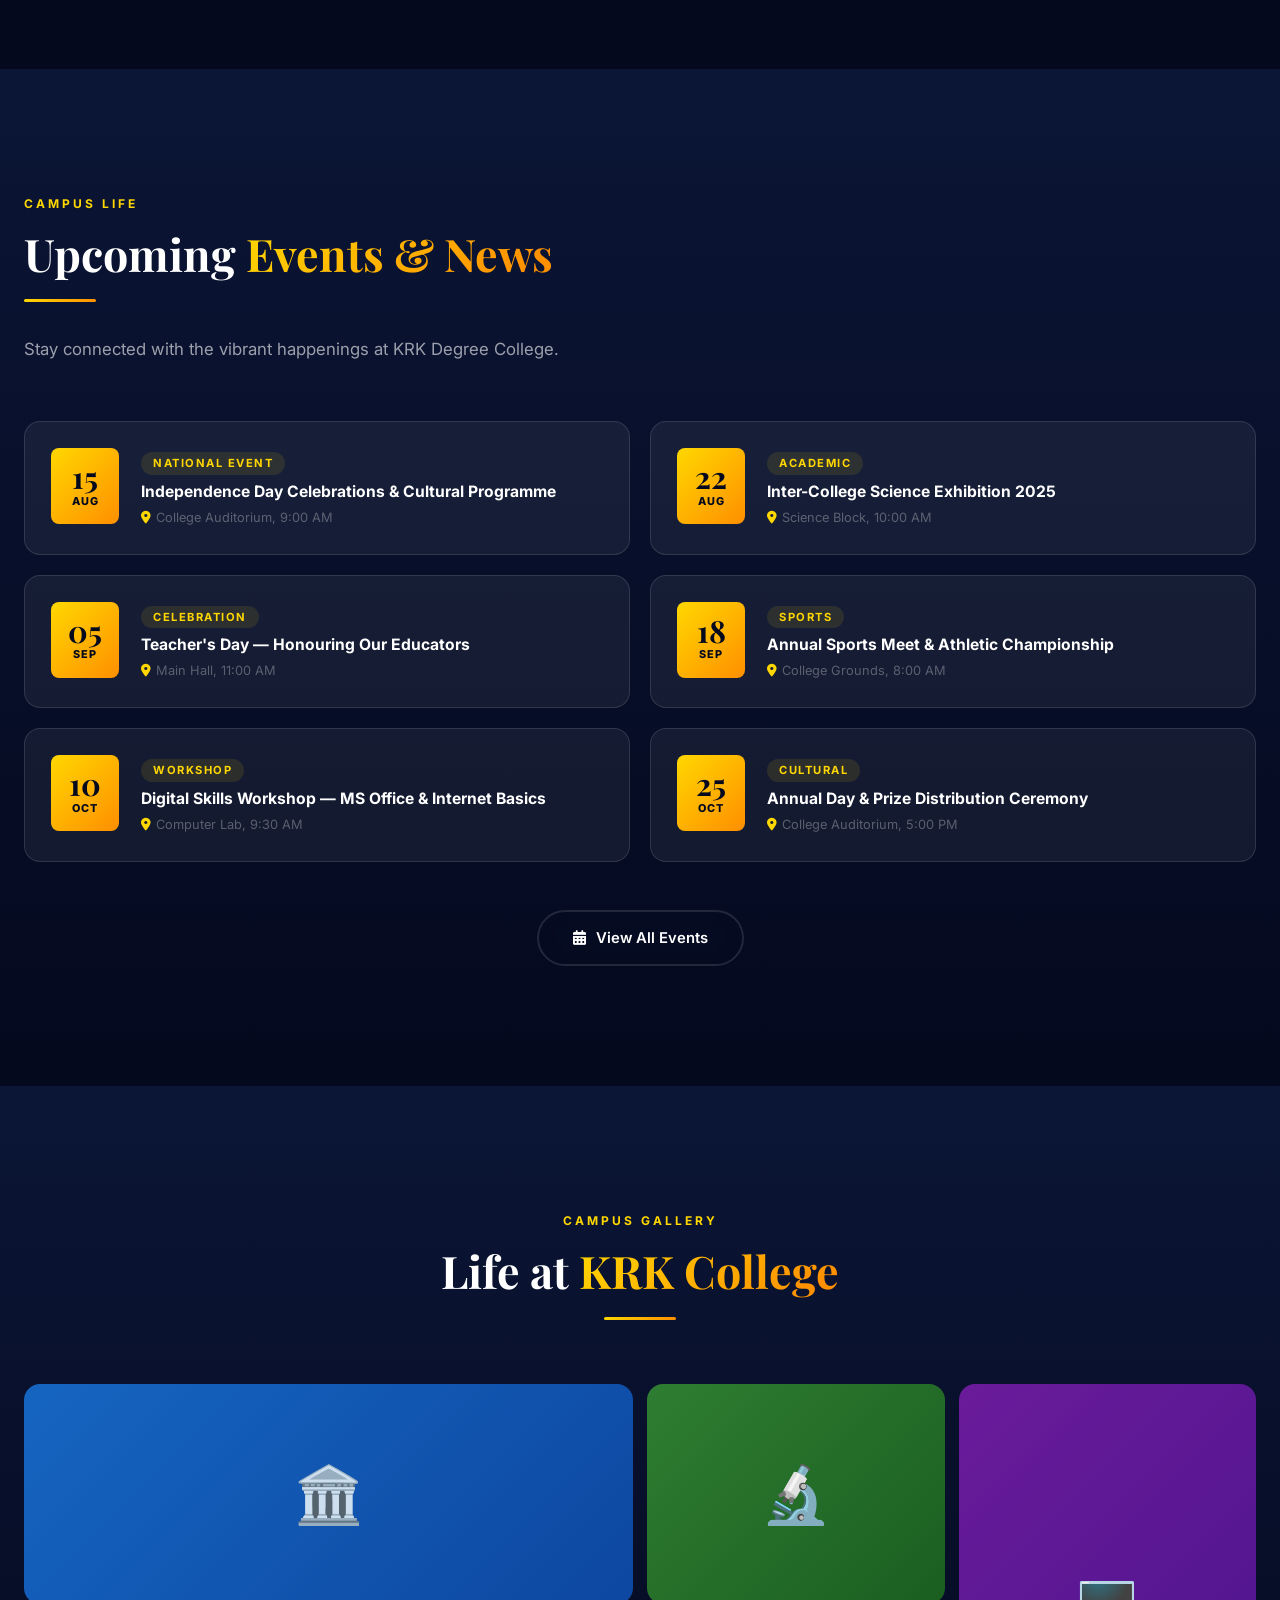
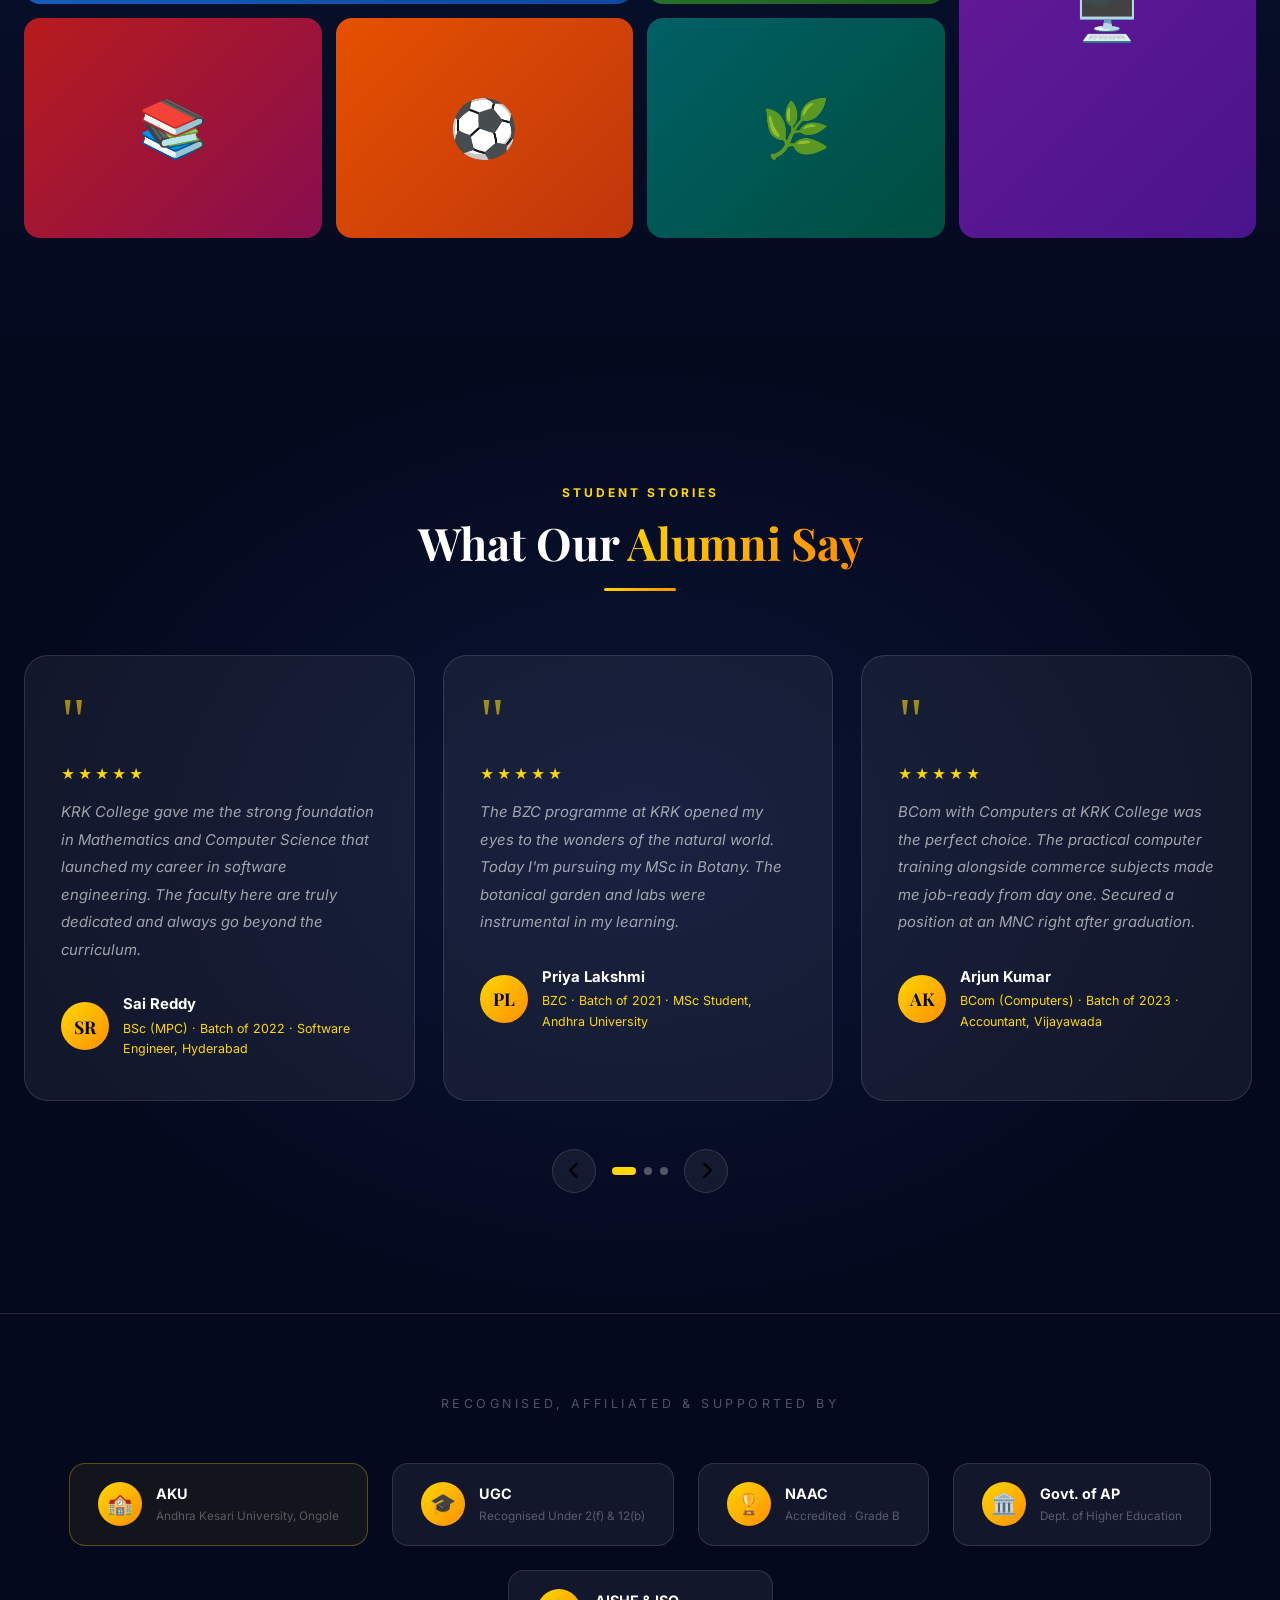
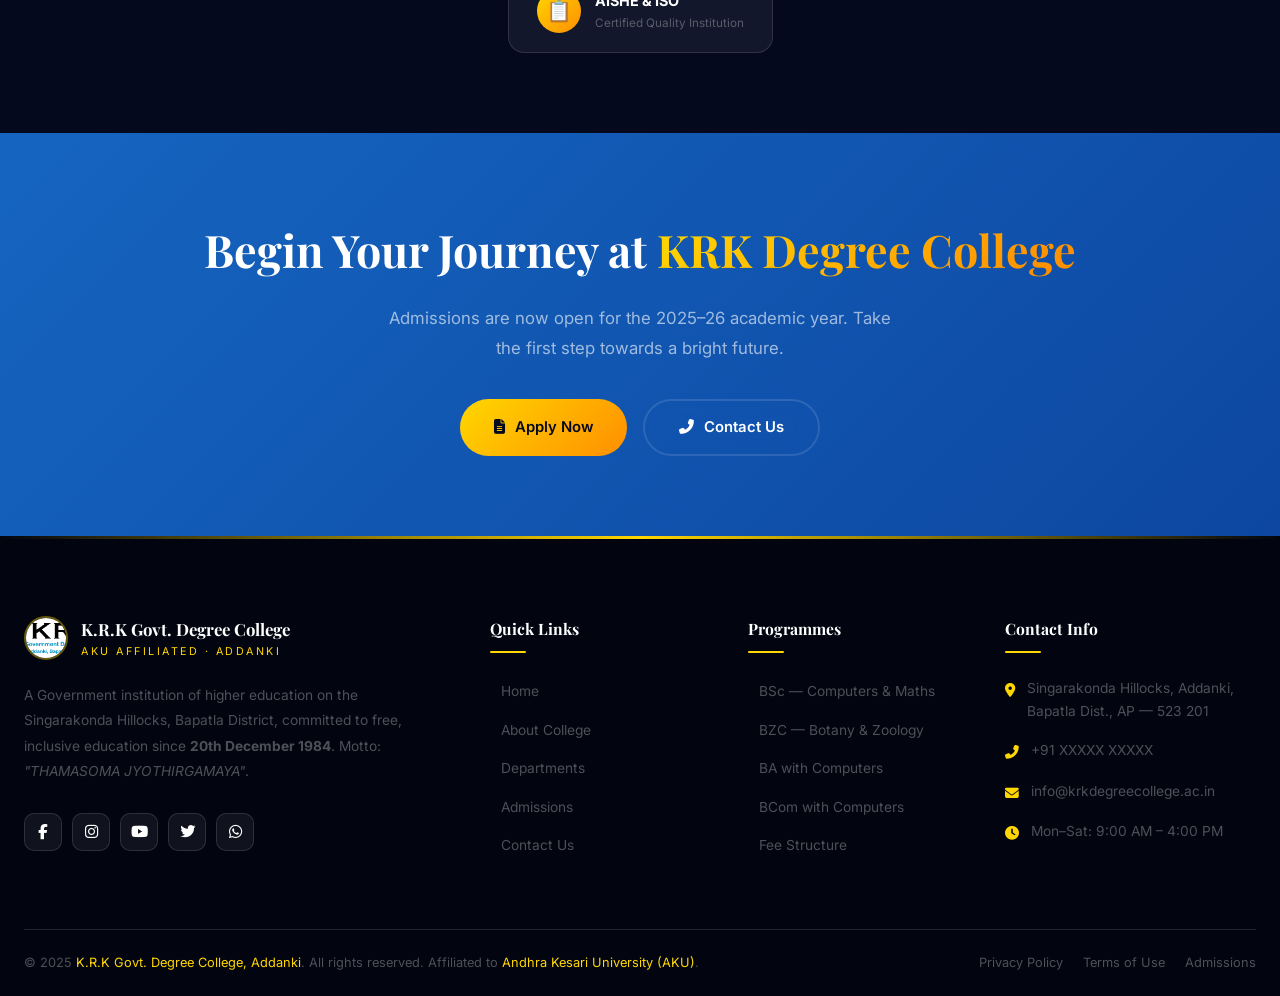
==== commit 639068f4: "feat: real college logo, AKU affiliation, dropdown fix, all KRK data - Added official KRK college lo" ====
--- a/index.html
+++ b/index.html
@@ -3,8 +3,8 @@
 <head>
   <meta charset="UTF-8"/>
   <meta name="viewport" content="width=device-width, initial-scale=1.0"/>
-  <meta name="description" content="KRK Degree College — APSCHE affiliated college offering BSc, BZC, BA & BCom programmes in Andhra Pradesh."/>
-  <title>KRK Degree College | Home</title>
+  <meta name="description" content="K.R.K Government Degree College, Addanki — AKU affiliated, NAAC accredited. Free education since 1984. BSc, BZC, BA & BCom in Bapatla District, AP."/>
+  <title>KRK Govt. Degree College, Addanki | Est. 1984</title>
   <link rel="stylesheet" href="css/style.css"/>
   <link rel="preconnect" href="https://fonts.googleapis.com"/>
   <link rel="preconnect" href="https://fonts.gstatic.com" crossorigin/>
@@ -19,7 +19,9 @@
 
 <!-- ═══════════════════════════ PRELOADER ══════════════════════════════ -->
 <div id="preloader">
-  <div class="pre-emblem">KRK</div>
+  <div class="pre-emblem">
+    <img src="images/krk-logo.png" alt="KRK Emblem" class="pre-logo">
+  </div>
   <div class="pre-bar"><div class="pre-fill"></div></div>
   <p class="pre-text">Loading Excellence…</p>
 </div>
@@ -32,10 +34,10 @@
 <header id="nav">
   <div class="nav-inner">
     <a href="index.html" class="nav-logo" aria-label="KRK Degree College Home">
-      <div class="nav-logo-badge">KRK</div>
+      <img src="images/krk-logo.png" alt="KRK Emblem" class="nav-emblem-img">
       <div>
         <div class="nav-logo-name">KRK Govt. Degree College</div>
-        <div class="nav-logo-sub">Addanki · APSCHE Affiliated</div>
+        <div class="nav-logo-sub">Addanki · AKU Affiliated</div>
       </div>
     </a>
 
@@ -177,19 +179,29 @@
         Govt. College · Est. 1984
       </div>
 
+      <div class="free-edu-badge">
+        <i class="fas fa-gift"></i> All Courses Fully FREE for Eligible Students
+      </div>
+
       <h1 class="hero-title">
         <span class="hero-typewriter-row" style="color:var(--w60);font-size:clamp(1.1rem,2vw,1.4rem);font-weight:400;font-family:var(--font-b);margin-bottom:4px;">Welcome to</span>
         <span style="display:block;" class="grad-text">KRK Degree</span>
         <span style="display:block;">College</span>
-        <span class="hero-typewriter-row" style="font-size:clamp(1.1rem,2.2vw,1.5rem);color:var(--gold);font-family:var(--font-b);font-weight:600;margin-top:8px;">
+        <span class="hero-typewriter-row" style="font-size:clamp(1rem,2vw,1.3rem);color:var(--gold);font-family:var(--font-b);font-weight:600;margin-top:8px;">
           <span id="tw"></span>
         </span>
       </h1>
 
+      <div class="hero-motto">
+        <span class="motto-text">✦ THAMASOMA JYOTHIRGAMAYA ✦</span>
+        <span class="motto-trans">Lead us from Darkness to Light — through Knowledge</span>
+      </div>
+
       <p class="hero-sub">
-        Empowering students with quality education under the guidance of APSCHE,
-        Andhra Pradesh. A hub of academic excellence, values, and lifelong learning
-        across Science, Life Sciences, Arts &amp; Commerce.
+        A Government institution serving students since <strong>20 Dec 1984</strong> — affiliated to
+        <strong>Andhra Kesari University (AKU)</strong>, Ongole. Committed to free, inclusive
+        higher education for Science, Arts &amp; Commerce on the Singarakonda Hillocks, Addanki,
+        Bapatla District.
       </p>
 
       <div class="hero-actions">
@@ -201,6 +213,14 @@
         </a>
       </div>
 
+      <!-- Programme chips (visible on mobile where floating badges are hidden) -->
+      <div class="hero-prog-chips">
+        <span><i class="fas fa-flask"></i> BSc</span>
+        <span><i class="fas fa-leaf"></i> BZC</span>
+        <span><i class="fas fa-book-open"></i> BA</span>
+        <span><i class="fas fa-briefcase"></i> BCom</span>
+      </div>
+
       <div class="hero-mini-stats">
         <div>
           <div class="hm-num" data-count="40" data-suffix="+">40+</div>
@@ -220,9 +240,11 @@
     <!-- Right card -->
     <div class="hero-right" style="position:relative;">
       <div class="hero-card">
-        <div class="emblem">KRK</div>
-        <div class="hero-card-name">KRK Degree College</div>
-        <div class="hero-card-tag">Govt. College · Addanki, Prakasam Dist., AP</div>
+        <div class="emblem has-img">
+          <img src="images/krk-logo.png" alt="KRK Emblem" class="hero-emblem-img">
+        </div>
+        <div class="hero-card-name">K.R.K Govt. Degree College</div>
+        <div class="hero-card-tag">Est. 1984 · Addanki, Bapatla Dist., AP</div>
         <div class="hero-features">
           <div class="hf-item">
             <div class="hf-icon">🔬</div>
@@ -230,22 +252,23 @@
           </div>
           <div class="hf-item">
             <div class="hf-icon">🌿</div>
-            <span>BZC — Zoology &amp; Botany</span>
+            <span>BZC — Botany, Zoology &amp; Chemistry</span>
+          </div>
+          <div class="hf-item">
+            <div class="hf-icon">📖</div>
+            <span>BA — Arts with Computers</span>
           </div>
           <div class="hf-item">
             <div class="hf-icon">💼</div>
-            <span>BA &amp; BCom — with Computers</span>
-          </div>
-          <div class="hf-item">
-            <div class="hf-icon">🏆</div>
-            <span>Government Accredited Institution</span>
+            <span>BCom — Commerce with Computers</span>
           </div>
         </div>
       </div>
       <!-- Floating dept badges -->
-      <div class="float-badge fb-1"><i class="fas fa-laptop-code" style="margin-right:6px"></i>BSc Computers</div>
+      <div class="float-badge fb-1"><i class="fas fa-flask" style="margin-right:6px"></i>BSc Computers</div>
       <div class="float-badge fb-2"><i class="fas fa-leaf" style="margin-right:6px"></i>BZC Sciences</div>
-      <div class="float-badge fb-3"><i class="fas fa-chart-line" style="margin-right:6px"></i>BCom</div>
+      <div class="float-badge fb-3"><i class="fas fa-briefcase" style="margin-right:6px"></i>BCom</div>
+      <div class="float-badge fb-4"><i class="fas fa-book-open" style="margin-right:6px"></i>BA Arts</div>
     </div>
   </div>
 
@@ -260,12 +283,14 @@
   <div class="ticker-inner">
     <span class="ticker-label"><i class="fas fa-bell" style="margin-right:6px"></i>Latest</span>
     <div class="ticker-track">
-      <span class="ticker-item"><span class="ticker-dot"></span>Admissions Open for 2025–26 Academic Year — Apply Now!</span>
-      <span class="ticker-item"><span class="ticker-dot"></span>Annual Day Celebrations — 15th August 2025</span>
-      <span class="ticker-item"><span class="ticker-dot"></span>Inter-Collegiate Science Exhibition — Register Before 30th July</span>
-      <span class="ticker-item"><span class="ticker-dot"></span>New Computer Lab Inaugurated with 60 Systems</span>
-      <span class="ticker-item"><span class="ticker-dot"></span>100% Pass Rate Achieved in Previous Year Board Examinations</span>
-      <span class="ticker-item"><span class="ticker-dot"></span>Sports Day Results — KRK Students Win 12 Gold Medals</span>
+      <span class="ticker-item"><span class="ticker-dot"></span>Admissions Open 2025–26 — All Courses FULLY FREE for Eligible Students!</span>
+      <span class="ticker-item"><span class="ticker-dot"></span>KRK Govt. Degree College Affiliated to Andhra Kesari University (AKU), Ongole</span>
+      <span class="ticker-item"><span class="ticker-dot"></span>NAAC Accredited Institution — Quality Education Since 1984</span>
+      <span class="ticker-item"><span class="ticker-dot"></span>Independence Day Celebrations — 15th August 2025 at College Campus</span>
+      <span class="ticker-item"><span class="ticker-dot"></span>NSS &amp; NCC Units — Active Social Service Programmes for Students</span>
+      <span class="ticker-item"><span class="ticker-dot"></span>Jagananna Vidya Deevena Scheme — Fee Reimbursement Available</span>
+      <span class="ticker-item"><span class="ticker-dot"></span>JKC Programme &amp; Skill Development Courses — Enrol Now!</span>
+      <span class="ticker-item"><span class="ticker-dot"></span>Women Empowerment Cell &amp; Red Ribbon Club — Active on Campus</span>
     </div>
   </div>
 </div>
@@ -293,32 +318,33 @@
         <h2 class="section-title">A Legacy of <span class="grad-text">Academic Excellence</span></h2>
         <div class="gold-line"></div>
         <p class="section-desc">
-          K.R.K. Government Degree College, Addanki has been a beacon of quality higher education
-          in Prakasam District since its establishment on December 20, 1984, by the Government of
-          Andhra Pradesh. Affiliated with APSCHE, we offer free CBCS-based undergraduate programmes
-          that blend traditional values with modern academic rigour.
+          K.R.K. Government Degree College, Addanki — named after the philanthropist Sri Katta Rama Koteswara Rao —
+          was established on <strong>20th December 1984</strong> by the Government of Andhra Pradesh
+          (G.O.Ms.No.509) on the scenic Singarakonda Hillocks, Bapatla District. Affiliated to
+          <strong>Andhra Kesari University (AKU)</strong>, Ongole, we proudly offer
+          <strong>completely free</strong> quality higher education to the poor and marginalised.
         </p>
 
         <div class="about-points">
           <div class="abt-pt">
             <div class="abt-pt-icon">🎓</div>
             <div>
-              <div class="abt-pt-title">APSCHE Affiliated</div>
-              <div class="abt-pt-desc">Recognised by the Andhra Pradesh State Council of Higher Education, ensuring curriculum quality and academic standards.</div>
+              <div class="abt-pt-title">AKU Affiliated</div>
+              <div class="abt-pt-desc">Affiliated to Andhra Kesari University (AKU), Ongole — recognised by UGC under 2(f) &amp; 12(b). NAAC accredited with Grade B.</div>
+            </div>
+          </div>
+          <div class="abt-pt">
+            <div class="abt-pt-icon">🎁</div>
+            <div>
+              <div class="abt-pt-title">100% Free Education</div>
+              <div class="abt-pt-desc">All undergraduate courses are fully free of charge for eligible students. Jagananna Vidya Deevena &amp; other AP scholarship schemes available.</div>
             </div>
           </div>
           <div class="abt-pt">
             <div class="abt-pt-icon">🔬</div>
             <div>
-              <div class="abt-pt-title">State-of-the-Art Laboratories</div>
-              <div class="abt-pt-desc">Well-equipped Science, Computer, Botany &amp; Zoology labs enabling hands-on learning experiences.</div>
-            </div>
-          </div>
-          <div class="abt-pt">
-            <div class="abt-pt-icon">🏆</div>
-            <div>
-              <div class="abt-pt-title">Outstanding Results</div>
-              <div class="abt-pt-desc">Consistently achieving near 100% pass rates in APSCHE examinations with multiple rank holders.</div>
+              <div class="abt-pt-title">Modern Campus &amp; Labs</div>
+              <div class="abt-pt-desc">21.5-acre campus with 20 classrooms, 6 science labs, 3 computer labs, 10-acre sports ground and a well-equipped GYM.</div>
             </div>
           </div>
         </div>
@@ -370,8 +396,8 @@
       <h2 class="section-title">Explore Our <span class="grad-text">Departments</span></h2>
       <div class="gold-line"></div>
       <p class="section-desc" style="margin:0 auto;text-align:center;">
-        Three specialised departments offering APSCHE-approved CBCS undergraduate degrees
-        designed to equip students for the modern world.
+        Four AKU-affiliated undergraduate programmes — all <strong style="color:var(--gold)">completely free</strong> for eligible students.
+        14 departments across Science, Humanities &amp; Commerce.
       </p>
     </div>
 
@@ -386,12 +412,12 @@
         <div class="dept-body">
           <div class="dept-tag">B.Sc Programme</div>
           <h3 class="dept-title">Science — Computers &amp; Mathematics</h3>
-          <p class="dept-desc">Bridging classical mathematics with modern computing, our BSc programme builds analytical thinkers and technology innovators.</p>
+          <p class="dept-desc">Bridging classical mathematics with modern computing. Builds analytical thinkers and tech innovators with hands-on lab training.</p>
           <div class="dept-subjects">
             <span class="subj-chip">Computer Science</span>
             <span class="subj-chip">Mathematics</span>
+            <span class="subj-chip">Physics</span>
             <span class="subj-chip">Programming</span>
-            <span class="subj-chip">Statistics</span>
           </div>
           <a href="departments.html#bsc" class="dept-link">
             Explore Programme <i class="fas fa-arrow-right"></i>
@@ -408,7 +434,7 @@
         <div class="dept-body">
           <div class="dept-tag">B.Sc Life Sciences</div>
           <h3 class="dept-title">BZC — Botany, Zoology &amp; Chemistry</h3>
-          <p class="dept-desc">A comprehensive life sciences programme exploring the living world — from cellular biology to ecological systems and beyond.</p>
+          <p class="dept-desc">A comprehensive life sciences programme — from cellular biology to ecology. Ideal for NEET aspirants and biology enthusiasts.</p>
           <div class="dept-subjects">
             <span class="subj-chip">Zoology</span>
             <span class="subj-chip">Botany</span>
@@ -421,21 +447,43 @@
         </div>
       </div>
 
-      <!-- BA / BCom -->
+      <!-- BA -->
+      <div class="dept-card">
+        <div class="dept-visual" style="background:linear-gradient(135deg,rgba(106,27,154,.25),rgba(156,39,176,.1));">
+          <div class="dept-bg-circle"></div>
+          <div class="dept-icon">📖</div>
+        </div>
+        <div class="dept-body">
+          <div class="dept-tag">B.A Programme</div>
+          <h3 class="dept-title">Arts — Humanities with Computers</h3>
+          <p class="dept-desc">Humanities enriched with computer skills — English, History, Political Science, Economics &amp; Telugu for well-rounded thinkers.</p>
+          <div class="dept-subjects">
+            <span class="subj-chip">History</span>
+            <span class="subj-chip">Political Science</span>
+            <span class="subj-chip">Economics</span>
+            <span class="subj-chip">Computer Apps</span>
+          </div>
+          <a href="departments.html#ba" class="dept-link">
+            Explore Programme <i class="fas fa-arrow-right"></i>
+          </a>
+        </div>
+      </div>
+
+      <!-- BCom -->
       <div class="dept-card">
         <div class="dept-visual dept-v3">
           <div class="dept-bg-circle"></div>
-          <div class="dept-icon">📊</div>
+          <div class="dept-icon">💼</div>
         </div>
         <div class="dept-body">
-          <div class="dept-tag">B.A &amp; B.Com</div>
-          <h3 class="dept-title">Arts &amp; Commerce with Computers</h3>
-          <p class="dept-desc">Combining humanities and business acumen with computer applications, preparing graduates for diverse career paths in today's economy.</p>
+          <div class="dept-tag">B.Com Programme</div>
+          <h3 class="dept-title">Commerce — Business with Computers</h3>
+          <p class="dept-desc">Commerce and business education integrated with computer applications — preparing graduates for finance, trade and digital economy.</p>
           <div class="dept-subjects">
             <span class="subj-chip">Commerce</span>
             <span class="subj-chip">Accounting</span>
+            <span class="subj-chip">Economics</span>
             <span class="subj-chip">Computer Apps</span>
-            <span class="subj-chip">Economics</span>
           </div>
           <a href="departments.html#bcom" class="dept-link">
             Explore Programme <i class="fas fa-arrow-right"></i>
@@ -457,34 +505,34 @@
     </div>
     <div class="why-grid stagger">
       <div class="why-card reveal">
+        <div class="why-icon">🎁</div>
+        <h3 class="why-card-title">100% Free Education</h3>
+        <p class="why-card-desc">All courses fully free of charge. Jagananna Vidya Deevena, PRERANA &amp; AP Govt. scholarship schemes ensure zero cost for eligible students.</p>
+      </div>
+      <div class="why-card reveal">
         <div class="why-icon">🎓</div>
         <h3 class="why-card-title">Expert Faculty</h3>
-        <p class="why-card-desc">60+ highly qualified, experienced educators passionate about student success and mentorship.</p>
+        <p class="why-card-desc">Dedicated Government-appointed faculty across 14 departments, passionate about nurturing every student's potential.</p>
       </div>
       <div class="why-card reveal">
         <div class="why-icon">🔬</div>
-        <h3 class="why-card-title">Modern Labs</h3>
-        <p class="why-card-desc">State-of-the-art computer, chemistry, botany and zoology laboratories with latest equipment.</p>
+        <h3 class="why-card-title">6 Science Labs</h3>
+        <p class="why-card-desc">State-of-the-art labs — 6 Science labs, 3 Computer labs, 2 Skill Development labs with e-Classrooms and smart boards.</p>
       </div>
       <div class="why-card reveal">
-        <div class="why-icon">📚</div>
-        <h3 class="why-card-title">Rich Library</h3>
-        <p class="why-card-desc">10,000+ volumes, digital resources, journals and e-learning access for comprehensive study.</p>
+        <div class="why-icon">🏟️</div>
+        <h3 class="why-card-title">21.5-Acre Campus</h3>
+        <p class="why-card-desc">Beautiful campus on Singarakonda Hillocks — 10-acre sports ground, GYM, botanical garden &amp; modern classrooms.</p>
       </div>
       <div class="why-card reveal">
-        <div class="why-icon">🏆</div>
-        <h3 class="why-card-title">Consistent Results</h3>
-        <p class="why-card-desc">Outstanding track record with 98%+ pass rates and multiple university rank holders every year.</p>
-      </div>
-      <div class="why-card reveal">
-        <div class="why-icon">⚽</div>
-        <h3 class="why-card-title">Sports &amp; Culture</h3>
-        <p class="why-card-desc">Vibrant extracurricular life — sports, NCC, NSS, cultural events and inter-college competitions.</p>
+        <div class="why-icon">🏅</div>
+        <h3 class="why-card-title">NCC &amp; NSS Units</h3>
+        <p class="why-card-desc">2 NCC units and 2 NSS units, Red Ribbon Club &amp; Women Empowerment Cell for holistic student development.</p>
       </div>
       <div class="why-card reveal">
         <div class="why-icon">🌐</div>
-        <h3 class="why-card-title">Career Guidance</h3>
-        <p class="why-card-desc">Dedicated placement cell, career counselling and alumni network to open doors beyond campus.</p>
+        <h3 class="why-card-title">JKC &amp; Skill Dev.</h3>
+        <p class="why-card-desc">JKC Programme and dedicated Skill Development Centre preparing students for competitive exams and modern careers.</p>
       </div>
     </div>
   </div>
@@ -702,34 +750,41 @@
 <!-- ═══════════════════════════ AFFILIATIONS ════════════════════════════ -->
 <section class="affil-sec section">
   <div class="container">
-    <p class="affil-label">Recognised &amp; Affiliated By</p>
+    <p class="affil-label">Recognised, Affiliated &amp; Supported By</p>
     <div class="affil-row">
+      <div class="affil-chip affil-chip-highlight">
+        <div class="affil-ic">🏫</div>
+        <div>
+          <div class="affil-chip-name">AKU</div>
+          <div class="affil-chip-sub">Andhra Kesari University, Ongole</div>
+        </div>
+      </div>
+      <div class="affil-chip">
+        <div class="affil-ic">🎓</div>
+        <div>
+          <div class="affil-chip-name">UGC</div>
+          <div class="affil-chip-sub">Recognised Under 2(f) &amp; 12(b)</div>
+        </div>
+      </div>
+      <div class="affil-chip">
+        <div class="affil-ic">🏆</div>
+        <div>
+          <div class="affil-chip-name">NAAC</div>
+          <div class="affil-chip-sub">Accredited · Grade B</div>
+        </div>
+      </div>
       <div class="affil-chip">
         <div class="affil-ic">🏛️</div>
         <div>
-          <div class="affil-chip-name">APSCHE</div>
-          <div class="affil-chip-sub">AP State Council of Higher Education</div>
-        </div>
-      </div>
-      <div class="affil-chip">
-        <div class="affil-ic">🎓</div>
-        <div>
-          <div class="affil-chip-name">UGC</div>
-          <div class="affil-chip-sub">University Grants Commission</div>
-        </div>
-      </div>
-      <div class="affil-chip">
-        <div class="affil-ic">🏆</div>
-        <div>
-          <div class="affil-chip-name">NAAC</div>
-          <div class="affil-chip-sub">Accredited Institution</div>
+          <div class="affil-chip-name">Govt. of AP</div>
+          <div class="affil-chip-sub">Dept. of Higher Education</div>
         </div>
       </div>
       <div class="affil-chip">
         <div class="affil-ic">📋</div>
         <div>
-          <div class="affil-chip-name">Govt. of AP</div>
-          <div class="affil-chip-sub">Department of Higher Education</div>
+          <div class="affil-chip-name">AISHE &amp; ISO</div>
+          <div class="affil-chip-sub">Certified Quality Institution</div>
         </div>
       </div>
     </div>
@@ -759,15 +814,16 @@
     <div class="foot-grid">
       <div>
         <div class="foot-logo-row">
-          <div class="foot-logo-badge">KRK</div>
+          <img src="images/krk-logo.png" alt="KRK Emblem" class="foot-emblem-img">
           <div>
-            <div class="foot-logo-name">KRK Degree College</div>
-            <div class="foot-logo-sub">APSCHE Affiliated</div>
+            <div class="foot-logo-name">K.R.K Govt. Degree College</div>
+            <div class="foot-logo-sub">AKU Affiliated · Addanki</div>
           </div>
         </div>
         <p class="foot-desc">
-          A premier Government institution of higher education in Prakasam District, AP, committed to
-          academic excellence and holistic student development since December 20, 1984.
+          A Government institution of higher education on the Singarakonda Hillocks, Bapatla District,
+          committed to free, inclusive education since <strong>20th December 1984</strong>.
+          Motto: <em>"THAMASOMA JYOTHIRGAMAYA"</em>.
         </p>
         <div class="socials">
           <a href="#" class="soc-btn" aria-label="Facebook"><i class="fab fa-facebook-f"></i></a>
@@ -804,7 +860,7 @@
         <h4>Contact Info</h4>
         <div class="foot-contact-item">
           <span class="fci-icon"><i class="fas fa-map-marker-alt"></i></span>
-          <span>Singarakonda Hillocks, Addanki, Prakasam Dist., AP — 523 201</span>
+          <span>Singarakonda Hillocks, Addanki, Bapatla Dist., AP — 523 201</span>
         </div>
         <div class="foot-contact-item">
           <span class="fci-icon"><i class="fas fa-phone-alt"></i></span>
@@ -823,7 +879,7 @@
 
     <div class="foot-bottom">
       <div class="foot-copy">
-        &copy; 2025 <span>KRK Govt. Degree College, Addanki</span>. All rights reserved. Affiliated to <span>APSCHE</span>.
+        &copy; 2025 <span>K.R.K Govt. Degree College, Addanki</span>. All rights reserved. Affiliated to <span>Andhra Kesari University (AKU)</span>.
       </div>
       <div class="foot-bl">
         <a href="#">Privacy Policy</a>
--- a/css/style.css
+++ b/css/style.css
@@ -969,9 +969,9 @@
 
 .nav-dropdown {
   position: absolute;
-  top: calc(100% + 14px);
+  top: calc(100% + 8px);
   left: 50%;
-  transform: translateX(-50%) translateY(-8px);
+  transform: translateX(-50%) translateY(-6px);
   min-width: 232px;
   background: rgba(4,9,30,.97);
   border: 1px solid rgba(255,255,255,.13);
@@ -982,7 +982,7 @@
   box-shadow: 0 24px 60px rgba(0,0,0,.65), 0 0 0 1px rgba(255,215,0,.04);
   opacity: 0;
   visibility: hidden;
-  transition: opacity .28s ease, transform .28s ease, visibility 0s linear .28s;
+  transition: opacity .25s ease, transform .25s ease, visibility 0s linear .25s;
   z-index: 200;
   pointer-events: none;
   list-style: none;
@@ -997,13 +997,23 @@
   border-left: 1px solid rgba(255,255,255,.13);
   transform: translateX(-50%) rotate(45deg);
 }
+/* Invisible hover bridge — fills the gap so cursor stays in li hover zone */
+.has-drop::after {
+  content: '';
+  position: absolute;
+  top: 100%;
+  left: -16px; right: -16px;
+  height: 12px;
+}
+/* Show: CSS hover/focus OR JS .open class */
 .has-drop:hover .nav-dropdown,
-.has-drop:focus-within .nav-dropdown {
+.has-drop:focus-within .nav-dropdown,
+.nav-dropdown.open {
   opacity: 1;
   visibility: visible;
   transform: translateX(-50%) translateY(0);
   pointer-events: all;
-  transition: opacity .28s ease, transform .28s ease, visibility 0s linear 0s;
+  transition: opacity .25s ease, transform .25s ease, visibility 0s linear 0s;
 }
 .nav-dropdown li {
   list-style: none;
@@ -1090,3 +1100,162 @@
 }
 .mob-sub a:last-child { border-bottom: none; }
 .mob-sub a:hover { color: var(--gold); }
+
+/* =============================================
+   COLLEGE LOGO / EMBLEM
+   ============================================= */
+.nav-emblem-img {
+  width: 46px; height: 46px;
+  border-radius: 50%;
+  object-fit: cover;
+  flex-shrink: 0;
+  border: 2px solid rgba(255,215,0,0.45);
+  animation: emblGlow 3s ease-in-out infinite;
+}
+@keyframes emblGlow {
+  0%, 100% { box-shadow: 0 0 6px rgba(255,215,0,0.35), 0 0 0 2px rgba(255,215,0,0.15); }
+  50%       { box-shadow: 0 0 18px rgba(255,215,0,0.75), 0 0 0 2px rgba(255,215,0,0.4); }
+}
+.foot-emblem-img {
+  width: 44px; height: 44px;
+  border-radius: 50%;
+  object-fit: cover;
+  flex-shrink: 0;
+  border: 2px solid rgba(255,215,0,0.4);
+  animation: emblGlow 4s ease-in-out infinite;
+}
+.hero-emblem-img {
+  width: 100%; height: 100%;
+  border-radius: 50%;
+  object-fit: cover;
+  display: block;
+  animation: heroEmblPulse 4s ease-in-out infinite;
+}
+@keyframes heroEmblPulse {
+  0%, 100% { transform: scale(1);    filter: drop-shadow(0 0 10px rgba(255,215,0,0.45)); }
+  50%       { transform: scale(1.04); filter: drop-shadow(0 0 22px rgba(255,215,0,0.85)); }
+}
+/* Emblem div now transparent (image fills it) */
+.emblem.has-img { background: transparent; border: none; font-size: 0; }
+
+/* =============================================
+   HERO MOTTO LINE
+   ============================================= */
+.hero-motto {
+  margin: 14px 0 18px;
+  display: flex; flex-direction: column; gap: 3px;
+}
+.motto-text {
+  font-family: var(--font-d);
+  color: var(--gold);
+  font-size: clamp(.75rem, 1.2vw, .9rem);
+  letter-spacing: 2px;
+  font-weight: 600;
+}
+.motto-trans {
+  color: var(--w60);
+  font-size: clamp(.7rem, 1vw, .8rem);
+  font-style: italic;
+}
+
+/* =============================================
+   FREE EDUCATION BADGE
+   ============================================= */
+.free-edu-badge {
+  display: inline-flex;
+  align-items: center;
+  gap: 8px;
+  background: rgba(46,125,50,.18);
+  border: 1px solid rgba(129,199,132,.4);
+  color: #a5d6a7;
+  padding: 6px 14px;
+  border-radius: var(--rad-pill);
+  font-size: .8rem;
+  font-weight: 600;
+  letter-spacing: .5px;
+  margin-bottom: 14px;
+}
+.free-edu-badge i { color: #81c784; }
+
+/* =============================================
+   FLOATING BADGE 4 (BA)
+   ============================================= */
+.fb-4 {
+  bottom: 22%;
+  right: -28px;
+  animation-delay: 3.5s;
+  border-color: rgba(255,215,0,.25);
+  color: var(--gold-lt);
+}
+
+/* =============================================
+   MOBILE PROGRAMME CHIPS (hero area)
+   ============================================= */
+.hero-prog-chips {
+  display: none;
+  flex-wrap: wrap;
+  gap: 8px;
+  margin-top: 22px;
+}
+.hero-prog-chips span {
+  display: inline-flex;
+  align-items: center;
+  gap: 6px;
+  background: rgba(255,215,0,.08);
+  border: 1px solid rgba(255,215,0,.28);
+  color: var(--gold-lt);
+  padding: 7px 14px;
+  border-radius: var(--rad-pill);
+  font-size: .82rem;
+  font-weight: 500;
+  transition: background .2s;
+}
+.hero-prog-chips span:hover { background: rgba(255,215,0,.15); }
+.hero-prog-chips span i { font-size: .75rem; }
+@media (max-width: 1100px) { .hero-prog-chips { display: flex; } }
+
+/* =============================================
+   DEPT GRID — 4 COLUMNS
+   ============================================= */
+.dept-grid {
+  grid-template-columns: repeat(4, 1fr) !important;
+  gap: 18px !important;
+}
+@media (max-width: 960px)  { .dept-grid { grid-template-columns: repeat(2, 1fr) !important; } }
+@media (max-width: 540px)  { .dept-grid { grid-template-columns: 1fr !important; } }
+.dept-card { min-height: 340px; }
+
+/* =============================================
+   PRELOADER LOGO
+   ============================================= */
+.pre-logo {
+  width: 90px; height: 90px;
+  border-radius: 50%;
+  object-fit: cover;
+  animation: preLogoSpin 2s ease-in-out infinite alternate;
+  border: 3px solid rgba(255,215,0,0.5);
+}
+@keyframes preLogoSpin {
+  0%   { transform: scale(1);    filter: drop-shadow(0 0 12px rgba(255,215,0,.5)); }
+  100% { transform: scale(1.08); filter: drop-shadow(0 0 28px rgba(255,215,0,1)); }
+}
+
+/* =============================================
+   UNIVERSITY / AFFILIATION CHIP
+   ============================================= */
+.affil-chip-highlight {
+  border: 1px solid rgba(255,215,0,.3);
+  background: rgba(255,215,0,.06) !important;
+}
+
+/* =============================================
+   GENERAL MOBILE FRIENDLINESS
+   ============================================= */
+@media (max-width: 600px) {
+  .hero-title { font-size: clamp(2rem, 9vw, 3rem); }
+  .hero-sub { font-size: .9rem; }
+  .section-title { font-size: clamp(1.4rem, 6vw, 2rem); }
+  .dept-card .dept-desc { font-size: .82rem; }
+  .foot-grid { gap: 32px; }
+  .stat-num { font-size: clamp(1.8rem, 7vw, 2.6rem); }
+}
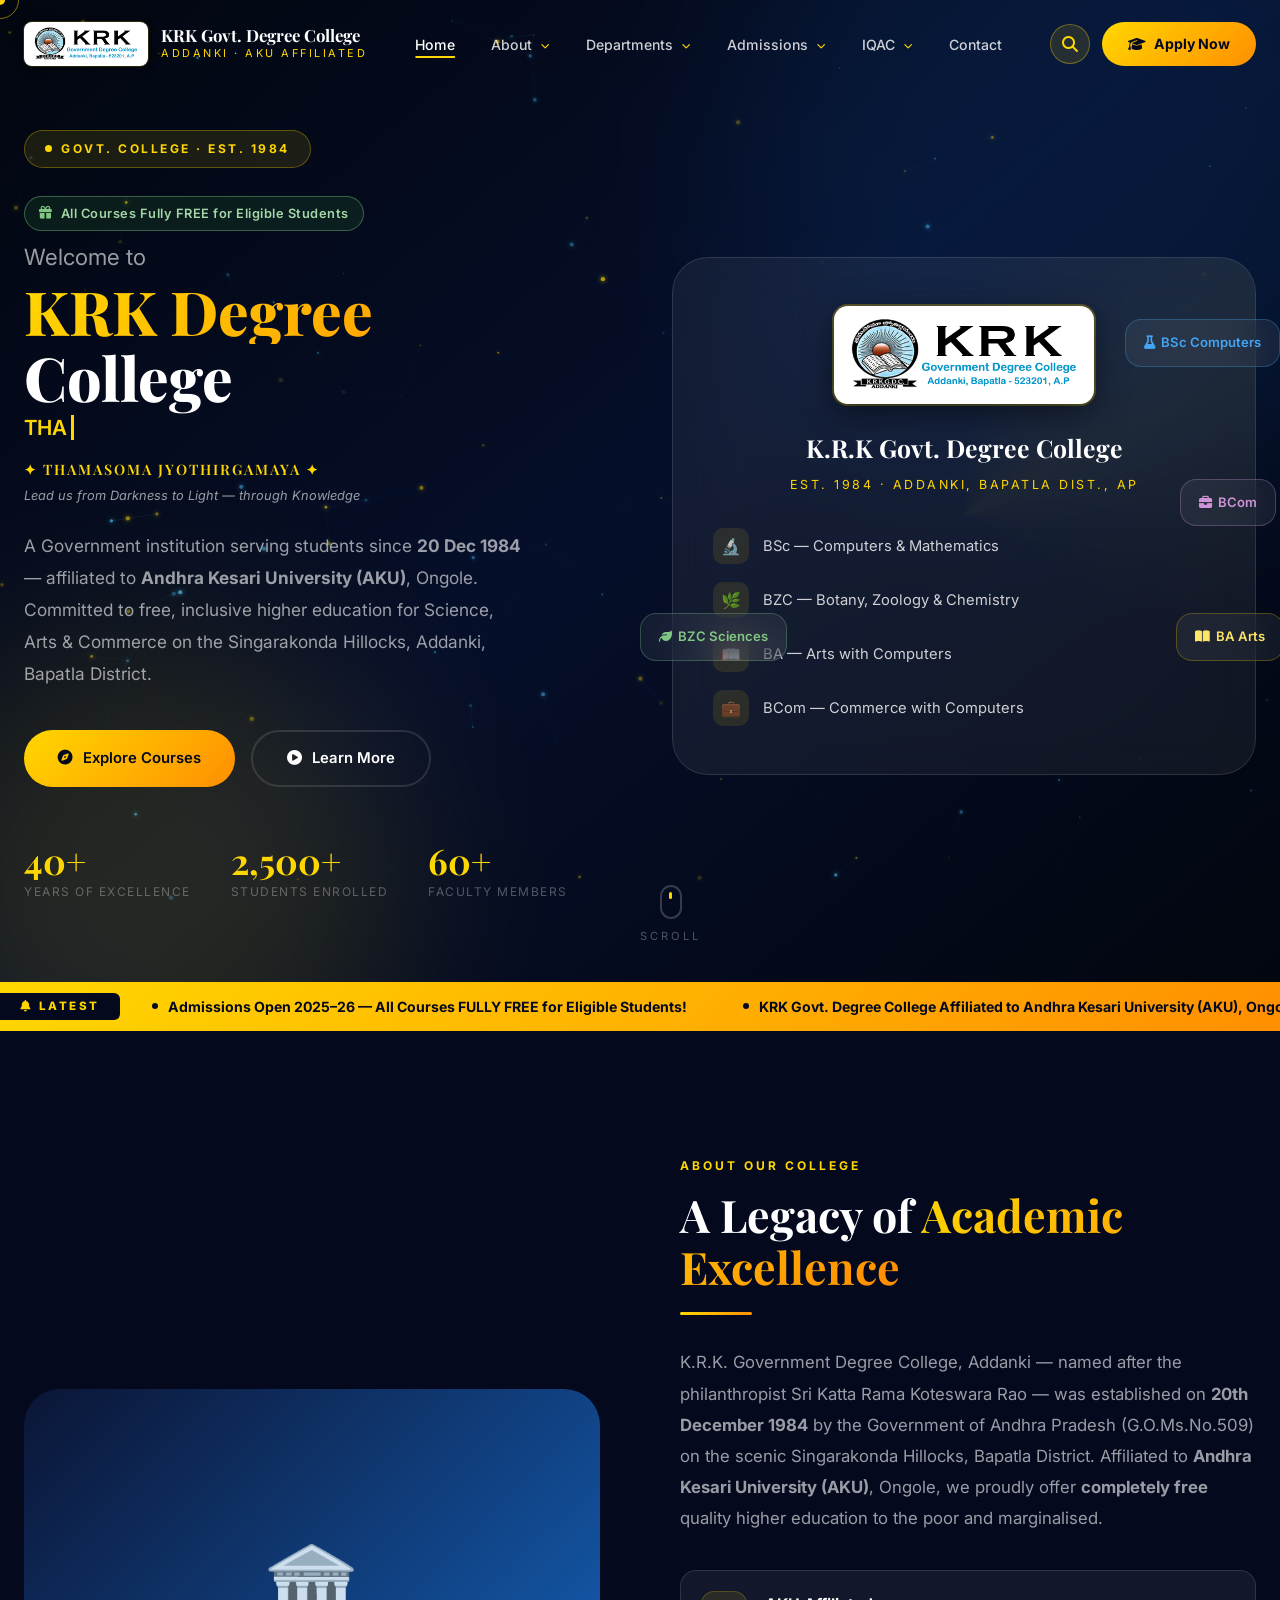
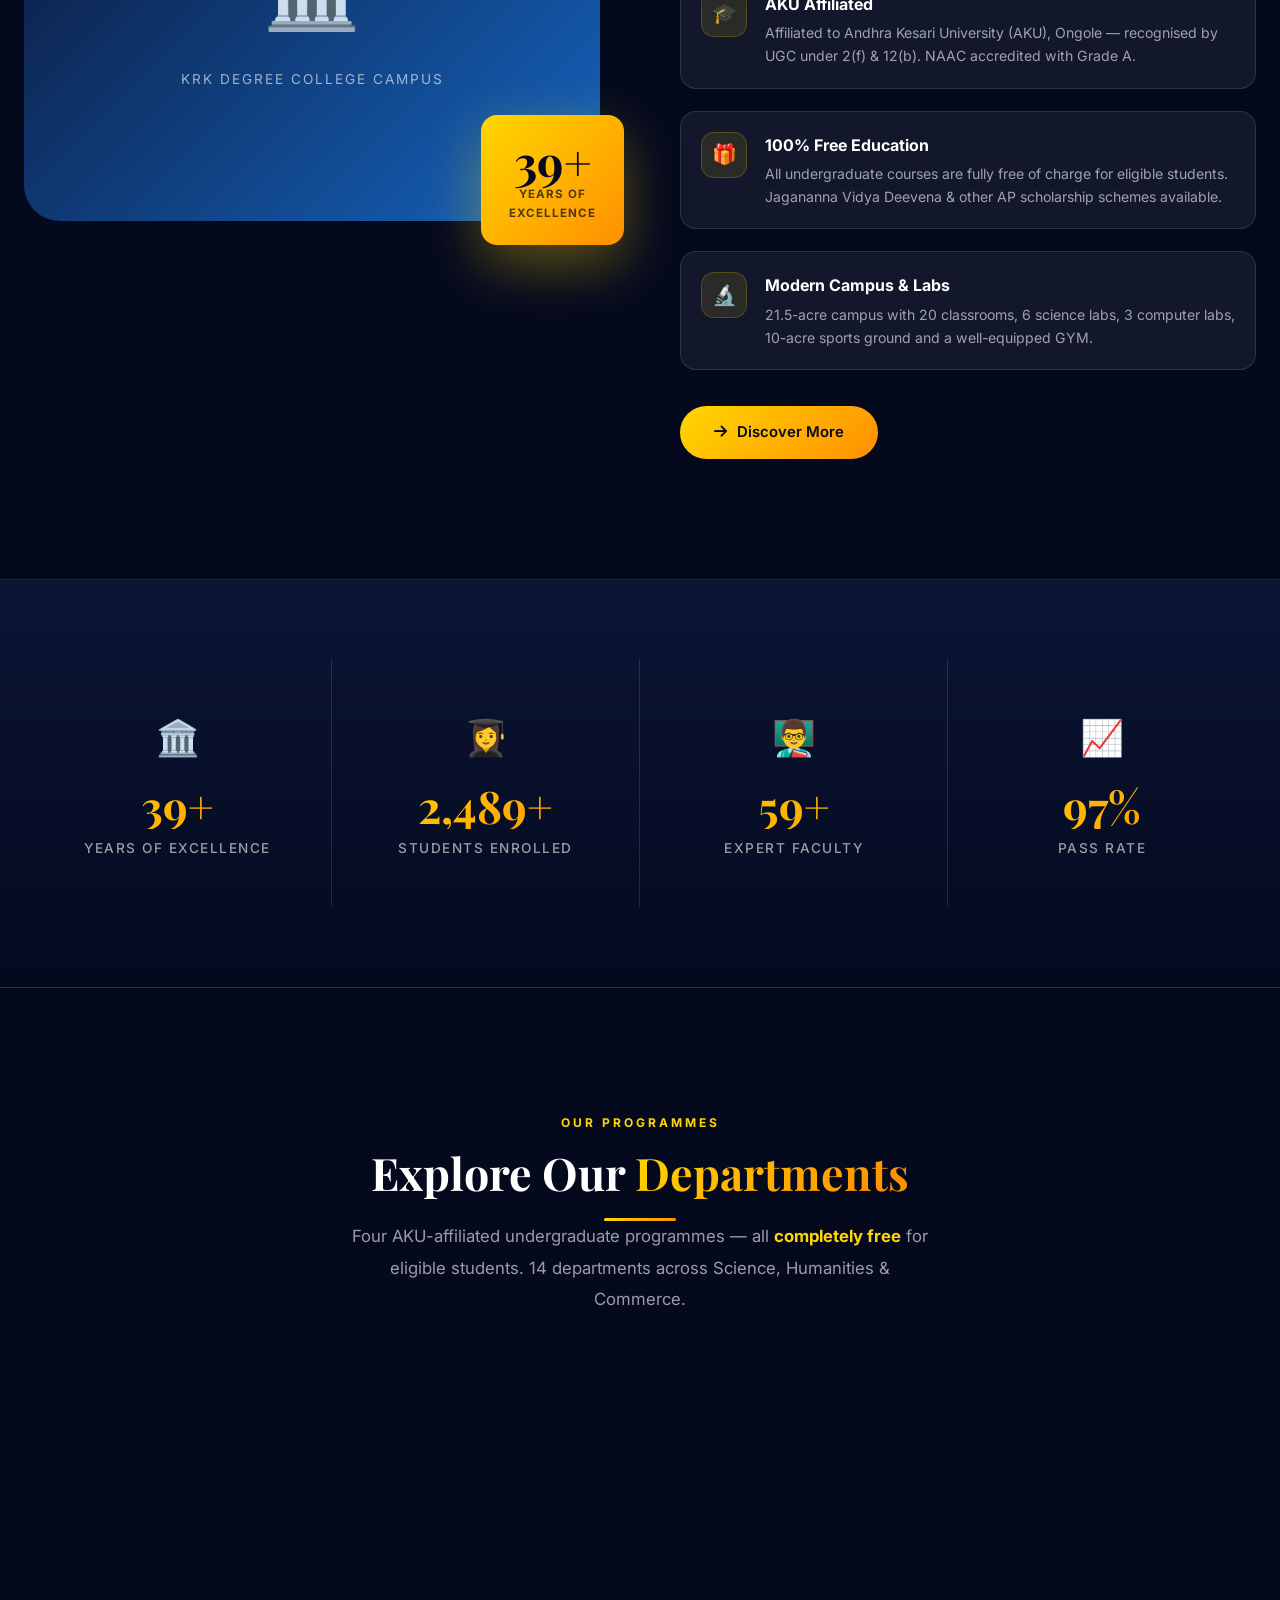
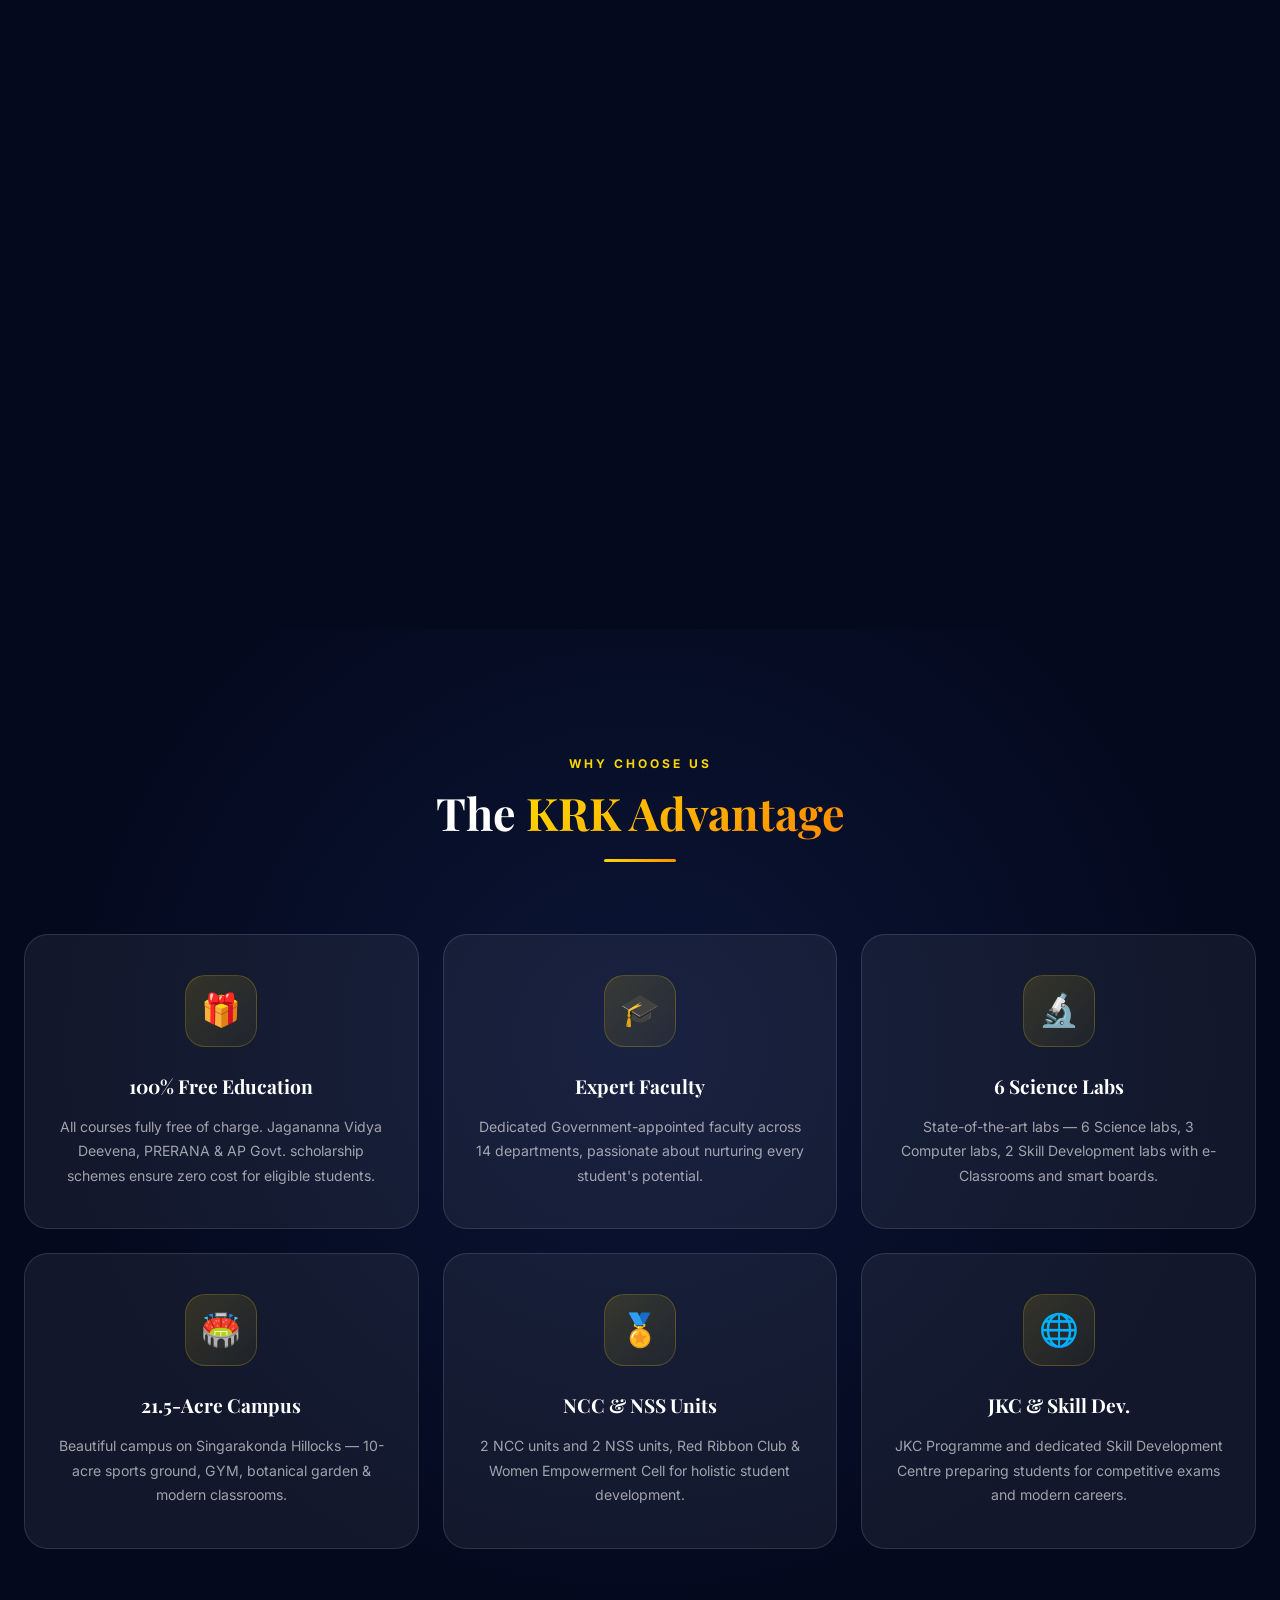
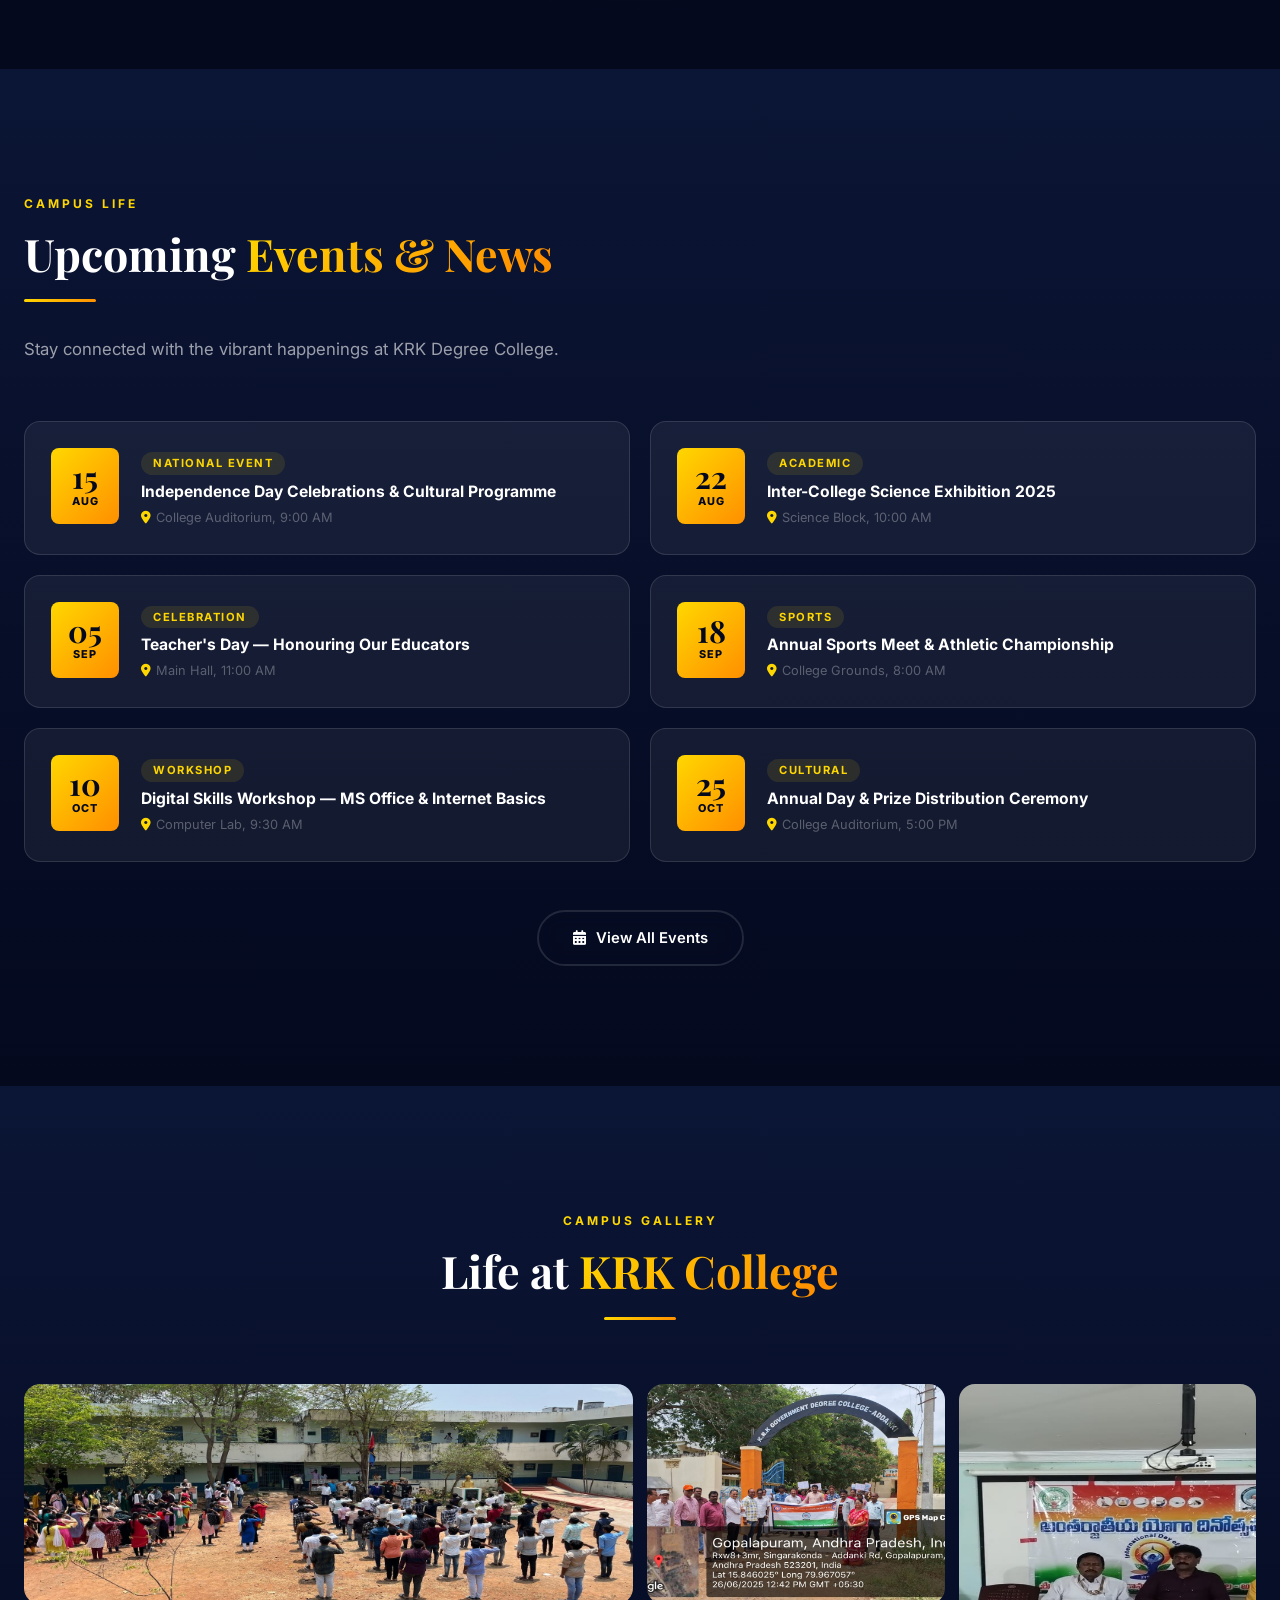
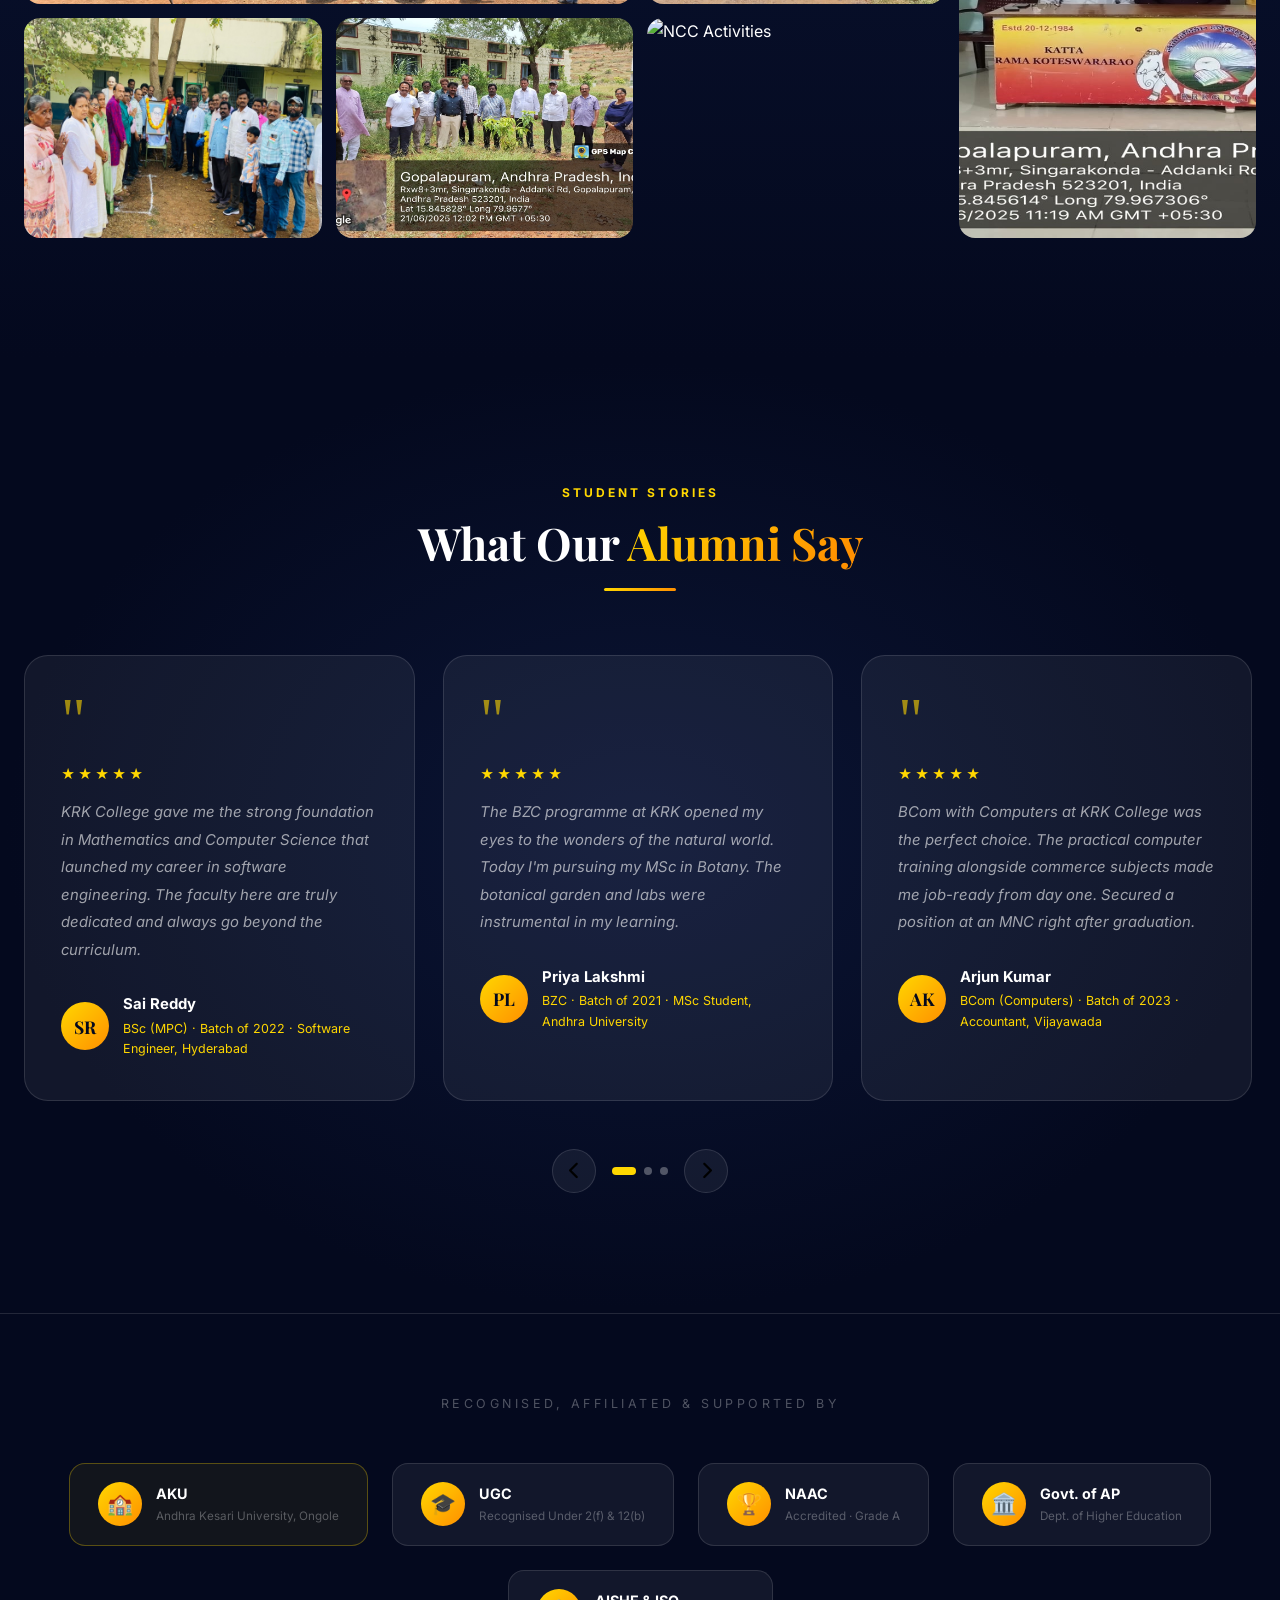
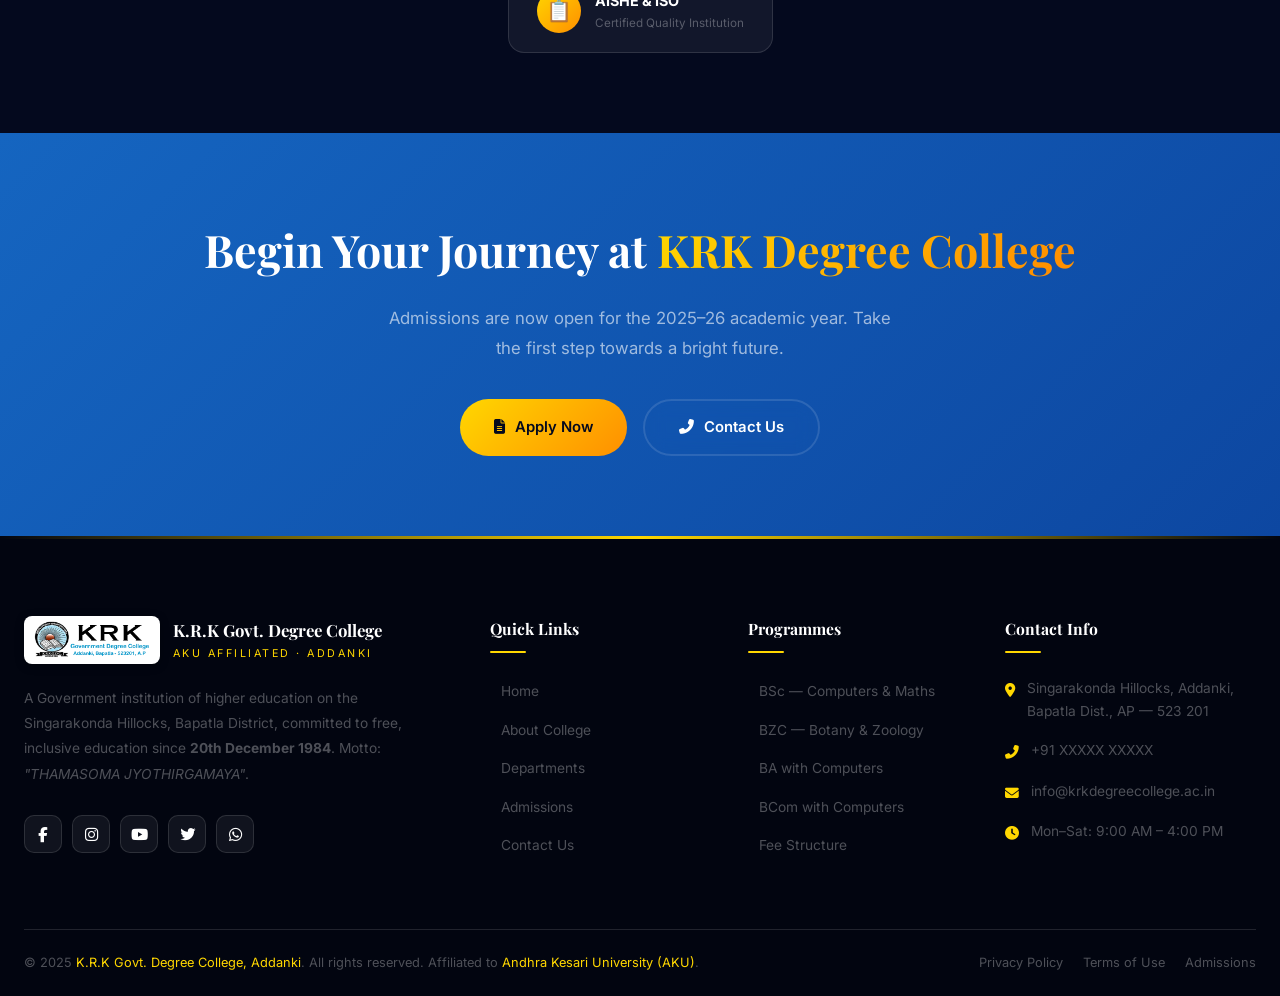
==== commit f037db46: "feat: real photos, full faculty list, search bar, logo fix, NAAC A grade - Logo: show full wide PNG " ====
--- a/index.html
+++ b/index.html
@@ -92,6 +92,9 @@
     </nav>
 
     <div class="nav-right" style="display:flex;align-items:center;gap:12px;">
+      <button class="search-btn" aria-label="Search" onclick="toggleSearch()">
+        <i class="fas fa-search"></i>
+      </button>
       <a href="admissions.html" class="btn btn-gold nav-apply-btn" style="padding:10px 26px;font-size:.88rem;">
         <i class="fas fa-graduation-cap"></i> Apply Now
       </a>
@@ -101,6 +104,20 @@
     </div>
   </div>
 </header>
+
+<!-- ═══════════════════════════ SEARCH OVERLAY ══════════════════════════ -->
+<div class="search-overlay" id="searchOverlay" onclick="handleOverlayClick(event)">
+  <div class="search-modal">
+    <div class="search-header">
+      <i class="fas fa-search search-icon-lg"></i>
+      <input type="text" id="searchInput" placeholder="Search departments, courses, facilities…" oninput="runSearch(this.value)" autocomplete="off">
+      <button class="search-close" onclick="closeSearch()" aria-label="Close search"><i class="fas fa-times"></i></button>
+    </div>
+    <div class="search-results" id="searchResults">
+      <div class="search-hint">Start typing to search…</div>
+    </div>
+  </div>
+</div>
 
 <!-- Mobile overlay -->
 <div class="mobile-nav">
@@ -330,7 +347,7 @@
             <div class="abt-pt-icon">🎓</div>
             <div>
               <div class="abt-pt-title">AKU Affiliated</div>
-              <div class="abt-pt-desc">Affiliated to Andhra Kesari University (AKU), Ongole — recognised by UGC under 2(f) &amp; 12(b). NAAC accredited with Grade B.</div>
+              <div class="abt-pt-desc">Affiliated to Andhra Kesari University (AKU), Ongole — recognised by UGC under 2(f) &amp; 12(b). NAAC accredited with Grade A.</div>
             </div>
           </div>
           <div class="abt-pt">
@@ -616,45 +633,45 @@
 
     <div class="gal-grid">
       <div class="gal-item gal-span2">
-        <div class="gal-art ga1">🏛️</div>
+        <img src="images/ncc-event.jpg" alt="KRK College Campus" class="gal-photo">
         <div class="gal-over">
           <div class="gal-over-txt">College Campus</div>
-          <div class="gal-over-sub">Main Building</div>
+          <div class="gal-over-sub">Main Building — Addanki</div>
         </div>
       </div>
       <div class="gal-item">
-        <div class="gal-art ga2">🔬</div>
+        <img src="images/anti-drugs.jpg" alt="Anti-Drugs Awareness" class="gal-photo">
         <div class="gal-over">
-          <div class="gal-over-txt">Science Lab</div>
-          <div class="gal-over-sub">Chemistry &amp; Biology</div>
+          <div class="gal-over-txt">Anti-Drugs Drive</div>
+          <div class="gal-over-sub">Student Awareness Programme</div>
         </div>
       </div>
       <div class="gal-item gal-row2">
-        <div class="gal-art ga3" style="height:100%;">🖥️</div>
+        <img src="images/yoga-day.jpg" alt="Yoga Day Celebration" class="gal-photo">
         <div class="gal-over">
-          <div class="gal-over-txt">Computer Lab</div>
-          <div class="gal-over-sub">60 Systems, Wi-Fi</div>
+          <div class="gal-over-txt">International Yoga Day</div>
+          <div class="gal-over-sub">Seminar Hall · 21 June 2025</div>
         </div>
       </div>
       <div class="gal-item">
-        <div class="gal-art ga4">📚</div>
+        <img src="images/republic-day.jpg" alt="Republic Day Celebrations" class="gal-photo">
         <div class="gal-over">
-          <div class="gal-over-txt">Library</div>
-          <div class="gal-over-sub">10,000+ Books</div>
+          <div class="gal-over-txt">Republic Day</div>
+          <div class="gal-over-sub">26 January — Flag Hoisting</div>
         </div>
       </div>
       <div class="gal-item">
-        <div class="gal-art ga5">⚽</div>
+        <img src="images/plantation.jpg" alt="Plantation Programme" class="gal-photo">
         <div class="gal-over">
-          <div class="gal-over-txt">Sports Ground</div>
-          <div class="gal-over-sub">Multi-sport Facility</div>
+          <div class="gal-over-txt">Green Campus Drive</div>
+          <div class="gal-over-sub">Tree Plantation Programme</div>
         </div>
       </div>
       <div class="gal-item">
-        <div class="gal-art ga6">🌿</div>
+        <img src="https://krkgdcaddanki.ac.in/admin/uploads/slides/7466NCC3_new.jpg" alt="NCC Activities" class="gal-photo">
         <div class="gal-over">
-          <div class="gal-over-txt">Botanical Garden</div>
-          <div class="gal-over-sub">200+ Plant Species</div>
+          <div class="gal-over-txt">NCC Unit</div>
+          <div class="gal-over-sub">Discipline &amp; Leadership</div>
         </div>
       </div>
     </div>
@@ -770,7 +787,7 @@
         <div class="affil-ic">🏆</div>
         <div>
           <div class="affil-chip-name">NAAC</div>
-          <div class="affil-chip-sub">Accredited · Grade B</div>
+          <div class="affil-chip-sub">Accredited · Grade A</div>
         </div>
       </div>
       <div class="affil-chip">
--- a/css/style.css
+++ b/css/style.css
@@ -1102,41 +1102,65 @@
 .mob-sub a:hover { color: var(--gold); }
 
 /* =============================================
-   COLLEGE LOGO / EMBLEM
-   ============================================= */
+   COLLEGE LOGO / EMBLEM  (wide PNG — show in white pill)
+   ============================================= */
+
+/* The KRK logo PNG is a wide horizontal image (logo + college name text).
+   Display it in a white pill so it reads on any background. */
 .nav-emblem-img {
-  width: 46px; height: 46px;
-  border-radius: 50%;
-  object-fit: cover;
+  height: 44px;
+  width: auto;
+  max-width: 190px;
+  border-radius: 8px;
+  object-fit: contain;
+  background: #ffffff;
+  padding: 4px 10px;
   flex-shrink: 0;
-  border: 2px solid rgba(255,215,0,0.45);
-  animation: emblGlow 3s ease-in-out infinite;
-}
-@keyframes emblGlow {
-  0%, 100% { box-shadow: 0 0 6px rgba(255,215,0,0.35), 0 0 0 2px rgba(255,215,0,0.15); }
-  50%       { box-shadow: 0 0 18px rgba(255,215,0,0.75), 0 0 0 2px rgba(255,215,0,0.4); }
+  box-shadow: 0 2px 10px rgba(0,0,0,0.4), 0 0 0 1px rgba(255,215,0,0.2);
+  border: none;
+  animation: logoPillGlow 3s ease-in-out infinite;
+}
+@keyframes logoPillGlow {
+  0%, 100% { box-shadow: 0 2px 10px rgba(0,0,0,0.4), 0 0 0 1px rgba(255,215,0,0.2); }
+  50%       { box-shadow: 0 2px 14px rgba(0,0,0,0.5), 0 0 0 2px rgba(255,215,0,0.55); }
 }
 .foot-emblem-img {
-  width: 44px; height: 44px;
-  border-radius: 50%;
-  object-fit: cover;
+  height: 48px;
+  width: auto;
+  max-width: 180px;
+  border-radius: 8px;
+  object-fit: contain;
+  background: #ffffff;
+  padding: 4px 10px;
   flex-shrink: 0;
-  border: 2px solid rgba(255,215,0,0.4);
-  animation: emblGlow 4s ease-in-out infinite;
+  box-shadow: 0 2px 8px rgba(0,0,0,0.35);
+  border: none;
+}
+
+/* Hero emblem — show full logo in white card, centered */
+.emblem.has-img {
+  background: #ffffff;
+  width: 100%;
+  max-width: 260px;
+  height: auto;
+  aspect-ratio: auto;
+  border-radius: 14px;
+  padding: 10px 16px;
+  box-shadow: 0 8px 32px rgba(0,0,0,0.5), 0 0 0 2px rgba(255,215,0,0.3);
+  font-size: 0;
+  animation: heroEmblPulse 4s ease-in-out infinite;
+}
+@keyframes heroEmblPulse {
+  0%, 100% { box-shadow: 0 8px 32px rgba(0,0,0,0.5), 0 0 0 2px rgba(255,215,0,0.3); }
+  50%       { box-shadow: 0 8px 40px rgba(0,0,0,0.6), 0 0 0 3px rgba(255,215,0,0.7); }
 }
 .hero-emblem-img {
-  width: 100%; height: 100%;
-  border-radius: 50%;
-  object-fit: cover;
+  width: 100%;
+  height: auto;
+  object-fit: contain;
   display: block;
-  animation: heroEmblPulse 4s ease-in-out infinite;
-}
-@keyframes heroEmblPulse {
-  0%, 100% { transform: scale(1);    filter: drop-shadow(0 0 10px rgba(255,215,0,0.45)); }
-  50%       { transform: scale(1.04); filter: drop-shadow(0 0 22px rgba(255,215,0,0.85)); }
-}
-/* Emblem div now transparent (image fills it) */
-.emblem.has-img { background: transparent; border: none; font-size: 0; }
+  border-radius: 0;
+}
 
 /* =============================================
    HERO MOTTO LINE
@@ -1223,17 +1247,25 @@
 }
 @media (max-width: 960px)  { .dept-grid { grid-template-columns: repeat(2, 1fr) !important; } }
 @media (max-width: 540px)  { .dept-grid { grid-template-columns: 1fr !important; } }
-.dept-card { min-height: 340px; }
+.dept-card { min-height: 0; }
+@media (max-width: 768px) {
+  .stagger > * { opacity: 1 !important; transform: none !important; }
+  .section-depts { padding-bottom: 40px !important; }
+}
 
 /* =============================================
    PRELOADER LOGO
    ============================================= */
 .pre-logo {
-  width: 90px; height: 90px;
-  border-radius: 50%;
-  object-fit: cover;
+  height: 72px;
+  width: auto;
+  max-width: 280px;
+  border-radius: 10px;
+  object-fit: contain;
+  background: #fff;
+  padding: 6px 16px;
   animation: preLogoSpin 2s ease-in-out infinite alternate;
-  border: 3px solid rgba(255,215,0,0.5);
+  box-shadow: 0 4px 20px rgba(255,215,0,0.5);
 }
 @keyframes preLogoSpin {
   0%   { transform: scale(1);    filter: drop-shadow(0 0 12px rgba(255,215,0,.5)); }
@@ -1258,4 +1290,120 @@
   .dept-card .dept-desc { font-size: .82rem; }
   .foot-grid { gap: 32px; }
   .stat-num { font-size: clamp(1.8rem, 7vw, 2.6rem); }
-}
+  .nav-logo-name { font-size: .7rem; }
+  .nav-logo-sub  { display: none; }
+  .nav-emblem-img { max-width: 130px; height: 38px; }
+}
+
+/* =============================================
+   SEARCH OVERLAY
+   ============================================= */
+.search-btn {
+  background: rgba(255,215,0,.12);
+  border: 1px solid rgba(255,215,0,.35);
+  color: var(--gold);
+  width: 40px; height: 40px;
+  border-radius: 50%;
+  display: flex; align-items: center; justify-content: center;
+  cursor: pointer;
+  font-size: 1rem;
+  transition: background .2s, transform .2s;
+  flex-shrink: 0;
+}
+.search-btn:hover { background: rgba(255,215,0,.25); transform: scale(1.1); }
+
+.search-overlay {
+  position: fixed; inset: 0;
+  background: rgba(8,12,36,.92);
+  backdrop-filter: blur(12px);
+  z-index: 10000;
+  display: flex; align-items: flex-start; justify-content: center;
+  padding: 80px 16px 16px;
+  opacity: 0; visibility: hidden;
+  transition: opacity .25s ease, visibility .25s ease;
+}
+.search-overlay.open { opacity: 1; visibility: visible; }
+
+.search-modal {
+  background: var(--navy-mid);
+  border: 1px solid rgba(255,215,0,.25);
+  border-radius: 18px;
+  width: 100%; max-width: 640px;
+  box-shadow: 0 24px 80px rgba(0,0,0,.7);
+  overflow: hidden;
+}
+.search-header {
+  display: flex; align-items: center; gap: 12px;
+  padding: 16px 20px;
+  border-bottom: 1px solid rgba(255,215,0,.12);
+}
+.search-icon-lg { color: var(--gold); font-size: 1.1rem; flex-shrink: 0; }
+#searchInput {
+  flex: 1;
+  background: transparent;
+  border: none; outline: none;
+  color: #fff;
+  font-size: 1.05rem;
+  font-family: inherit;
+}
+#searchInput::placeholder { color: rgba(255,255,255,.4); }
+.search-close {
+  background: rgba(255,255,255,.08);
+  border: none; color: #fff;
+  width: 32px; height: 32px;
+  border-radius: 50%;
+  display: flex; align-items: center; justify-content: center;
+  cursor: pointer;
+  font-size: .85rem;
+  transition: background .2s;
+  flex-shrink: 0;
+}
+.search-close:hover { background: rgba(255,255,255,.18); }
+
+.search-results { padding: 8px 0; max-height: 400px; overflow-y: auto; }
+.search-hint {
+  padding: 24px 20px;
+  color: rgba(255,255,255,.4);
+  font-size: .9rem;
+  text-align: center;
+}
+.search-result-item {
+  display: flex; align-items: center; gap: 14px;
+  padding: 12px 20px;
+  cursor: pointer;
+  transition: background .15s;
+  text-decoration: none;
+  color: #fff;
+}
+.search-result-item:hover { background: rgba(255,215,0,.08); }
+.search-result-icon {
+  font-size: 1.4rem;
+  width: 36px; text-align: center;
+  flex-shrink: 0;
+}
+.search-result-title { font-weight: 600; font-size: .92rem; }
+.search-result-desc { font-size: .78rem; color: rgba(255,255,255,.55); margin-top: 2px; }
+.search-no-results {
+  padding: 24px 20px;
+  text-align: center;
+  color: rgba(255,255,255,.4);
+  font-size: .9rem;
+}
+
+/* =============================================
+   GALLERY REAL PHOTOS
+   ============================================= */
+.gal-photo {
+  width: 100%;
+  height: 100%;
+  object-fit: cover;
+  display: block;
+  min-height: 220px;
+  transition: transform .5s ease;
+}
+.gal-item:hover .gal-photo { transform: scale(1.04); }
+.gal-item.gal-row2 .gal-photo { min-height: 454px; }
+@media (max-width: 768px) {
+  .gal-photo { min-height: 160px; }
+  .gal-item.gal-row2 .gal-photo { min-height: 220px; }
+}
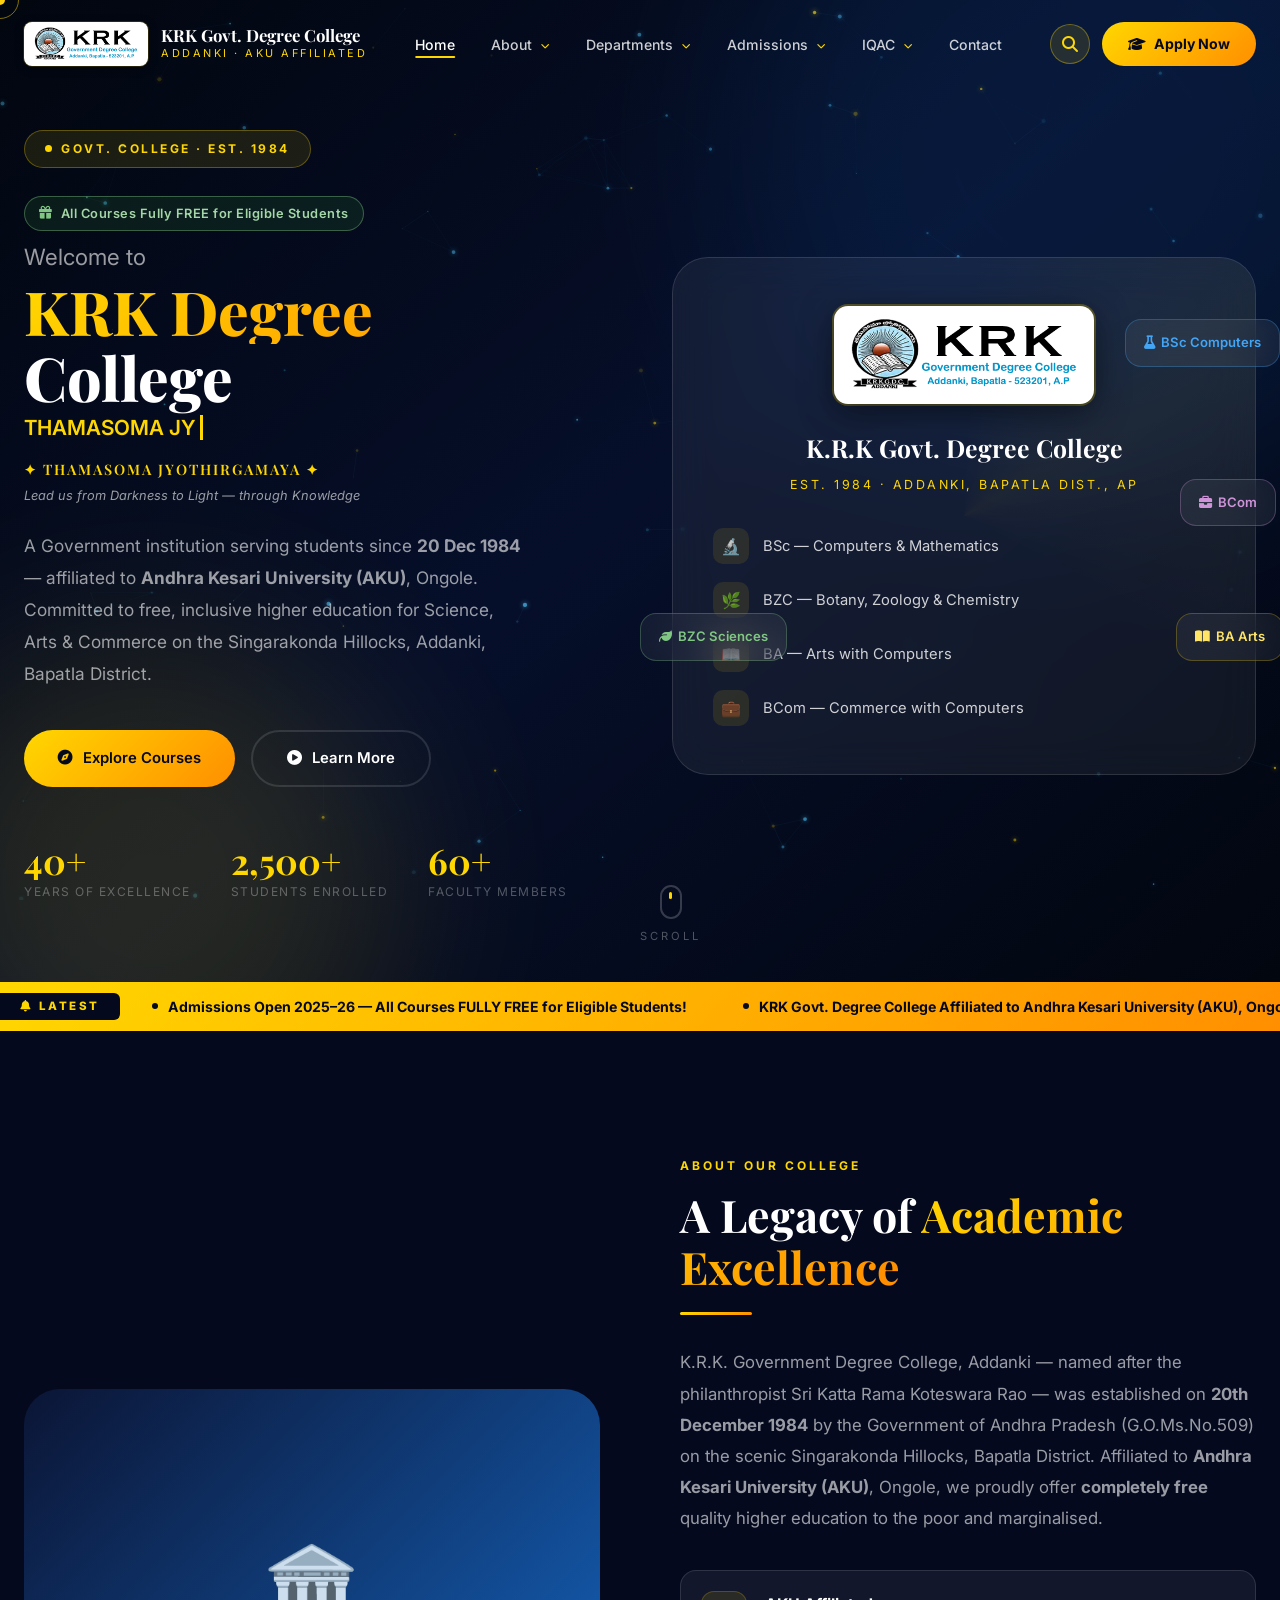
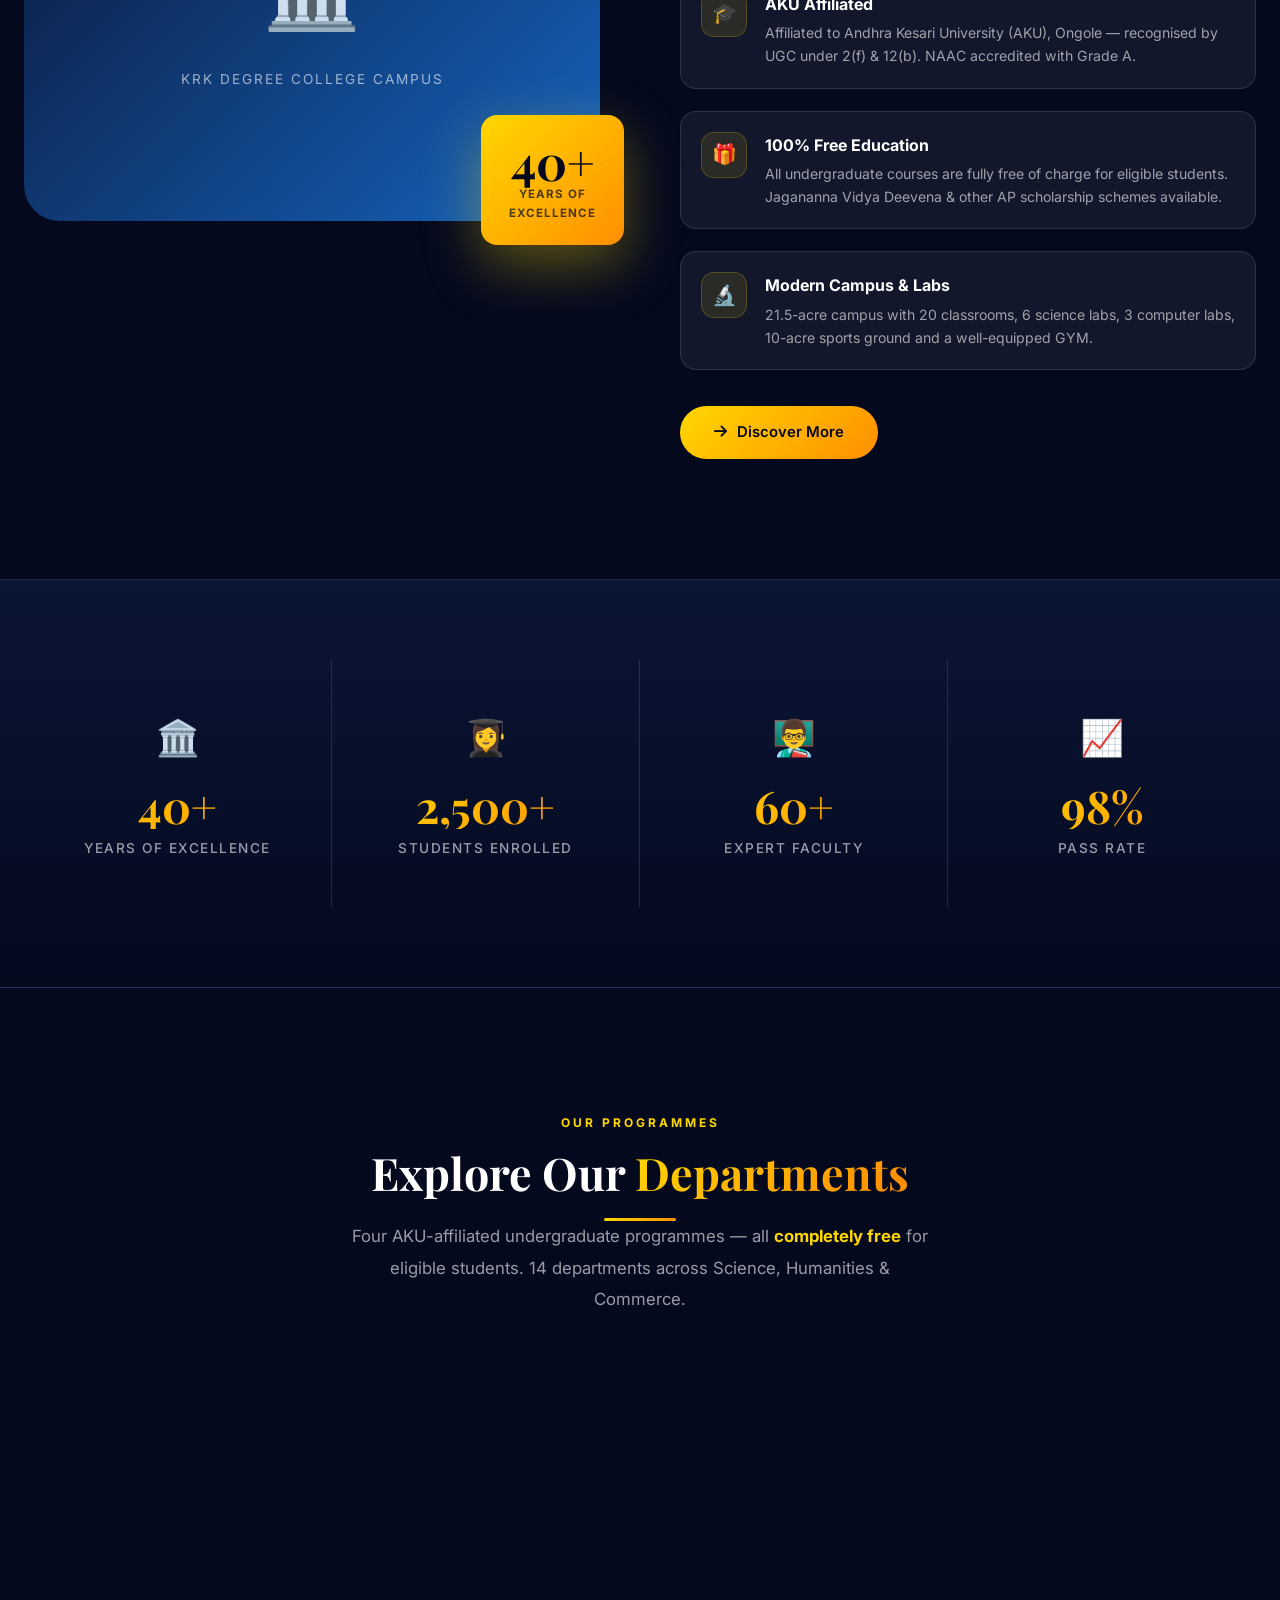
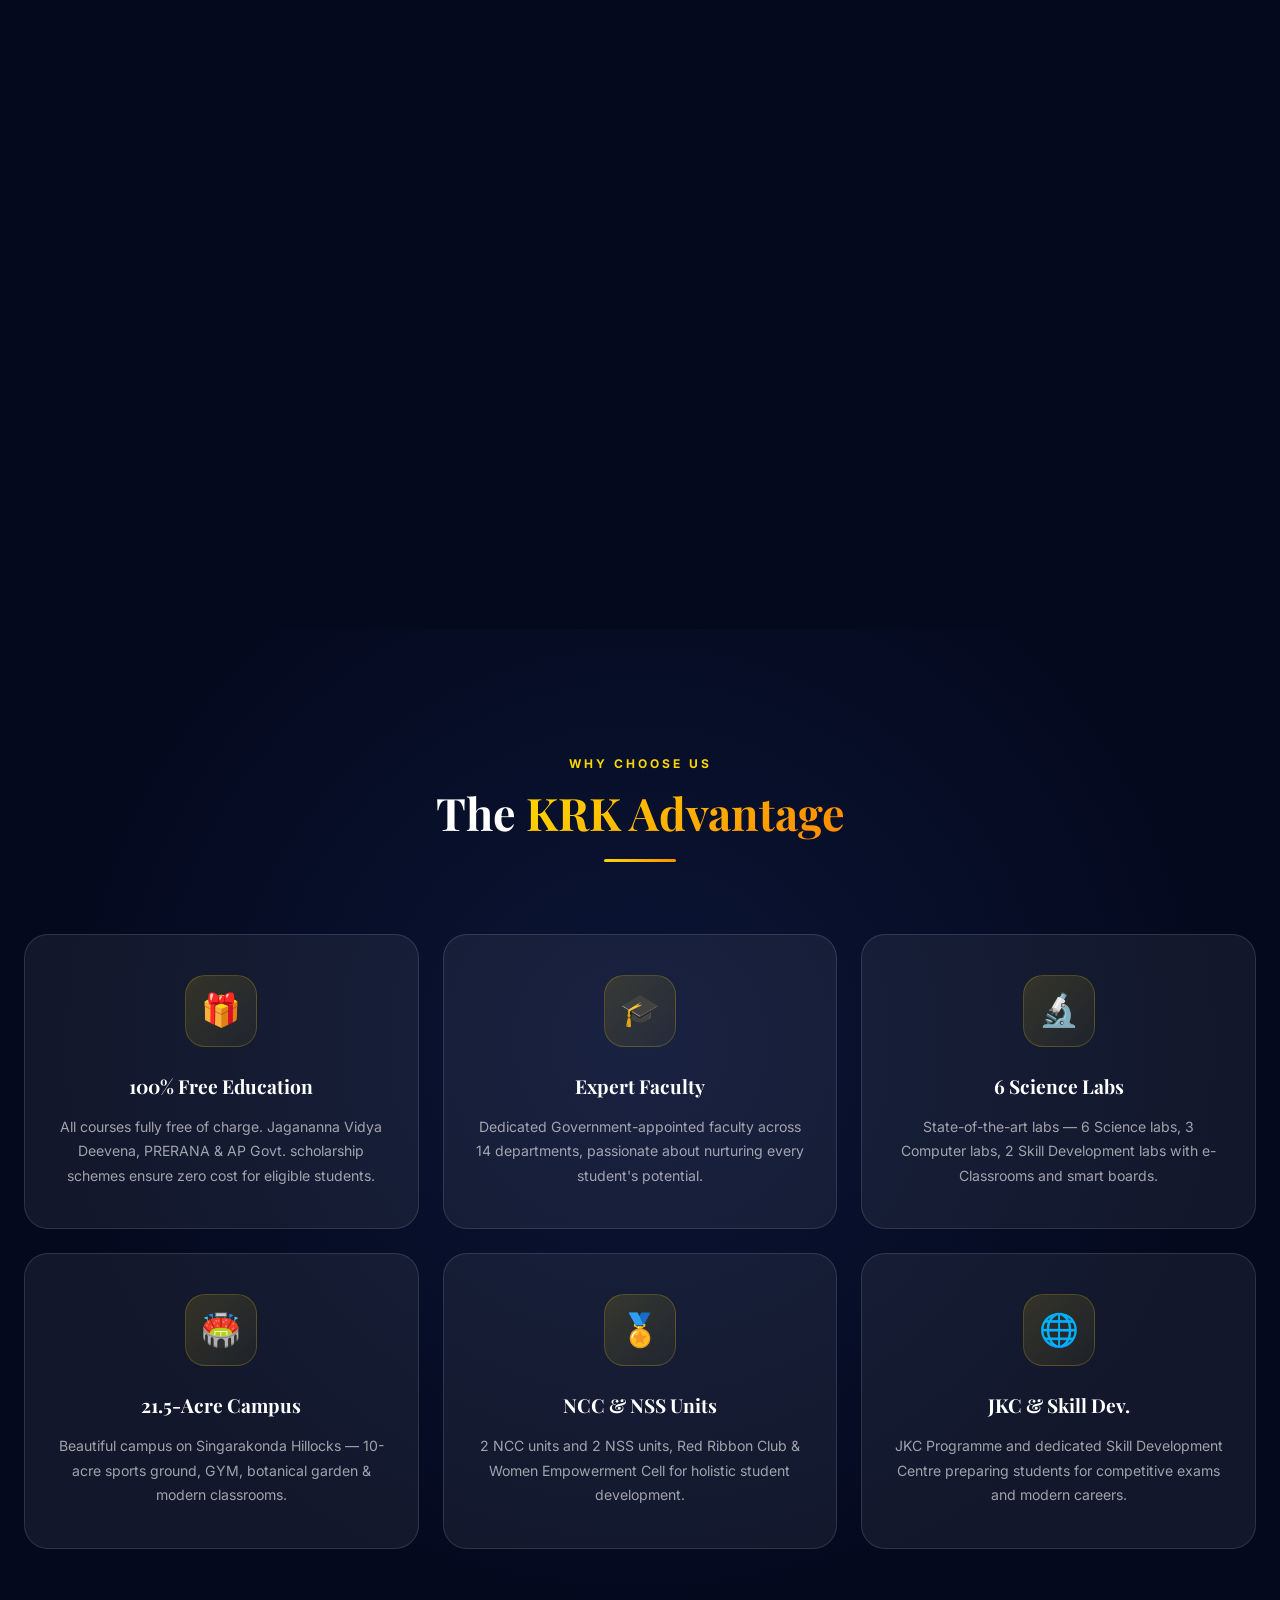
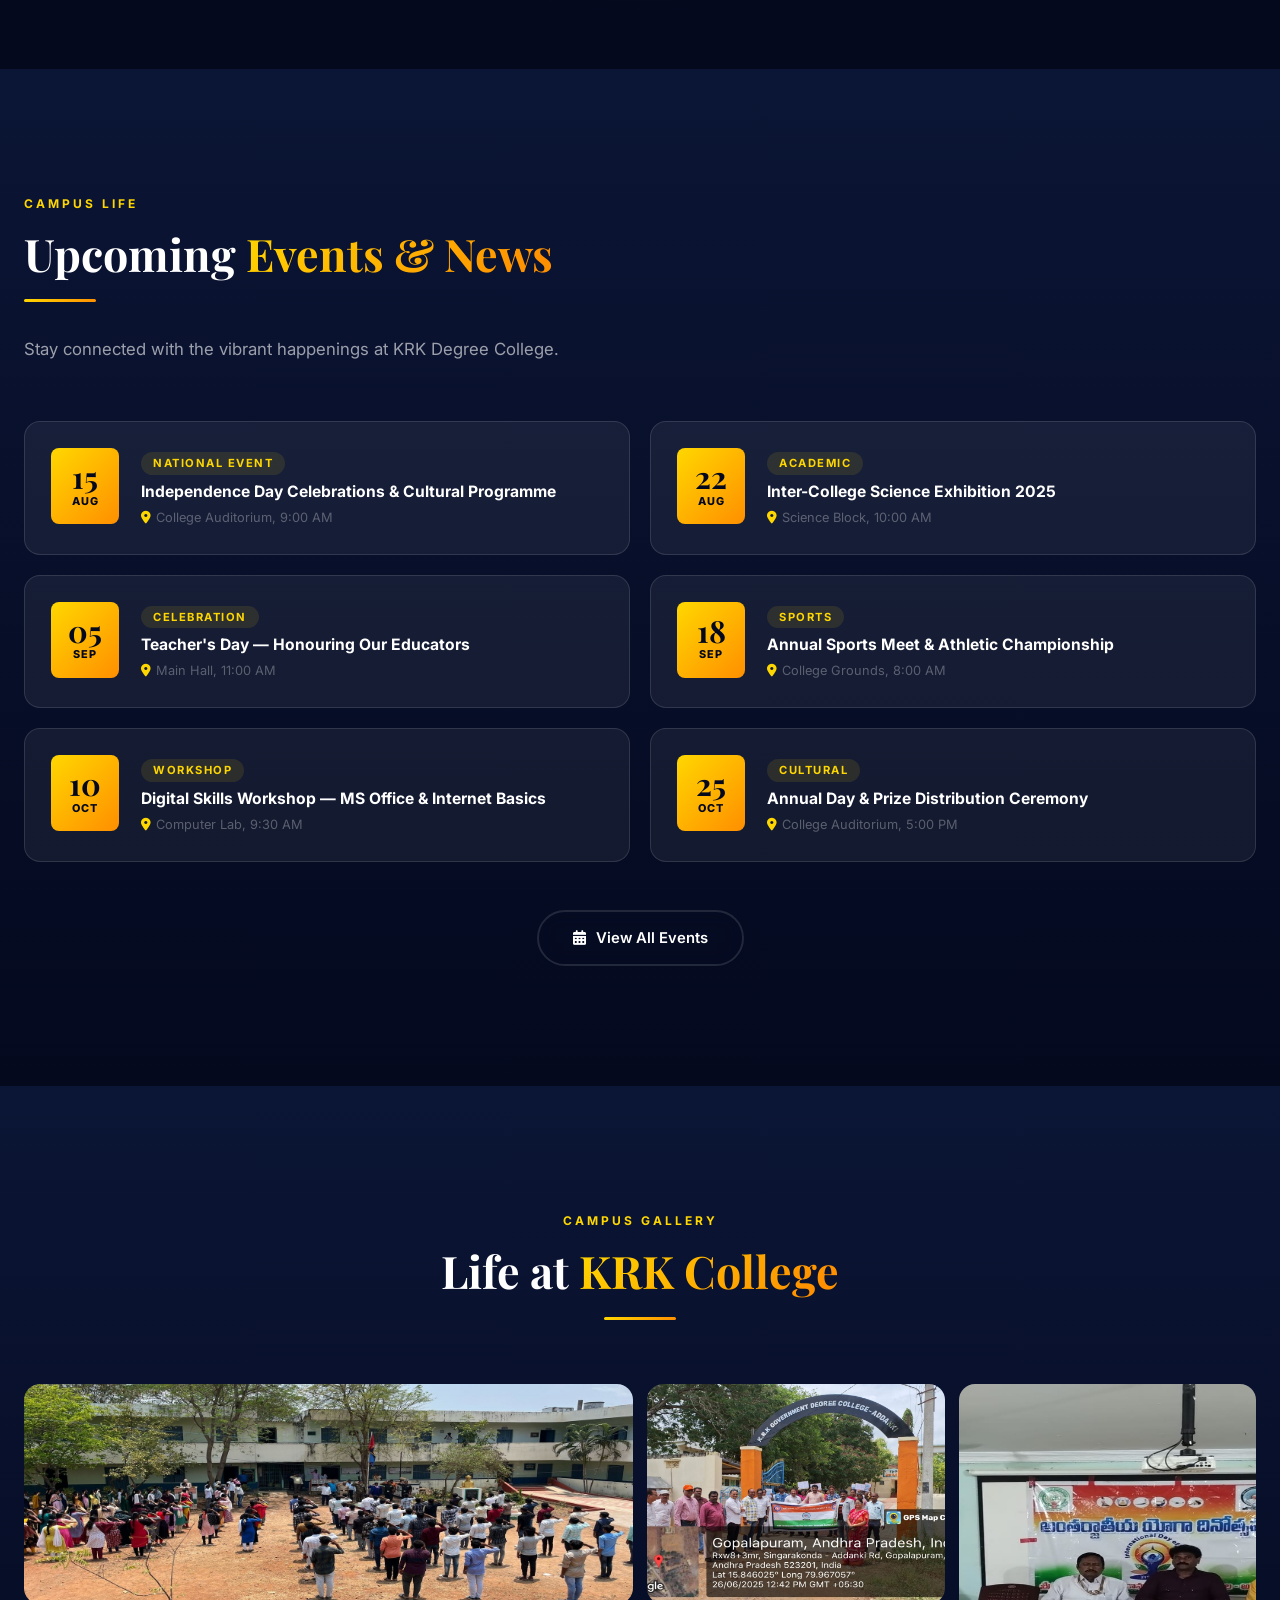
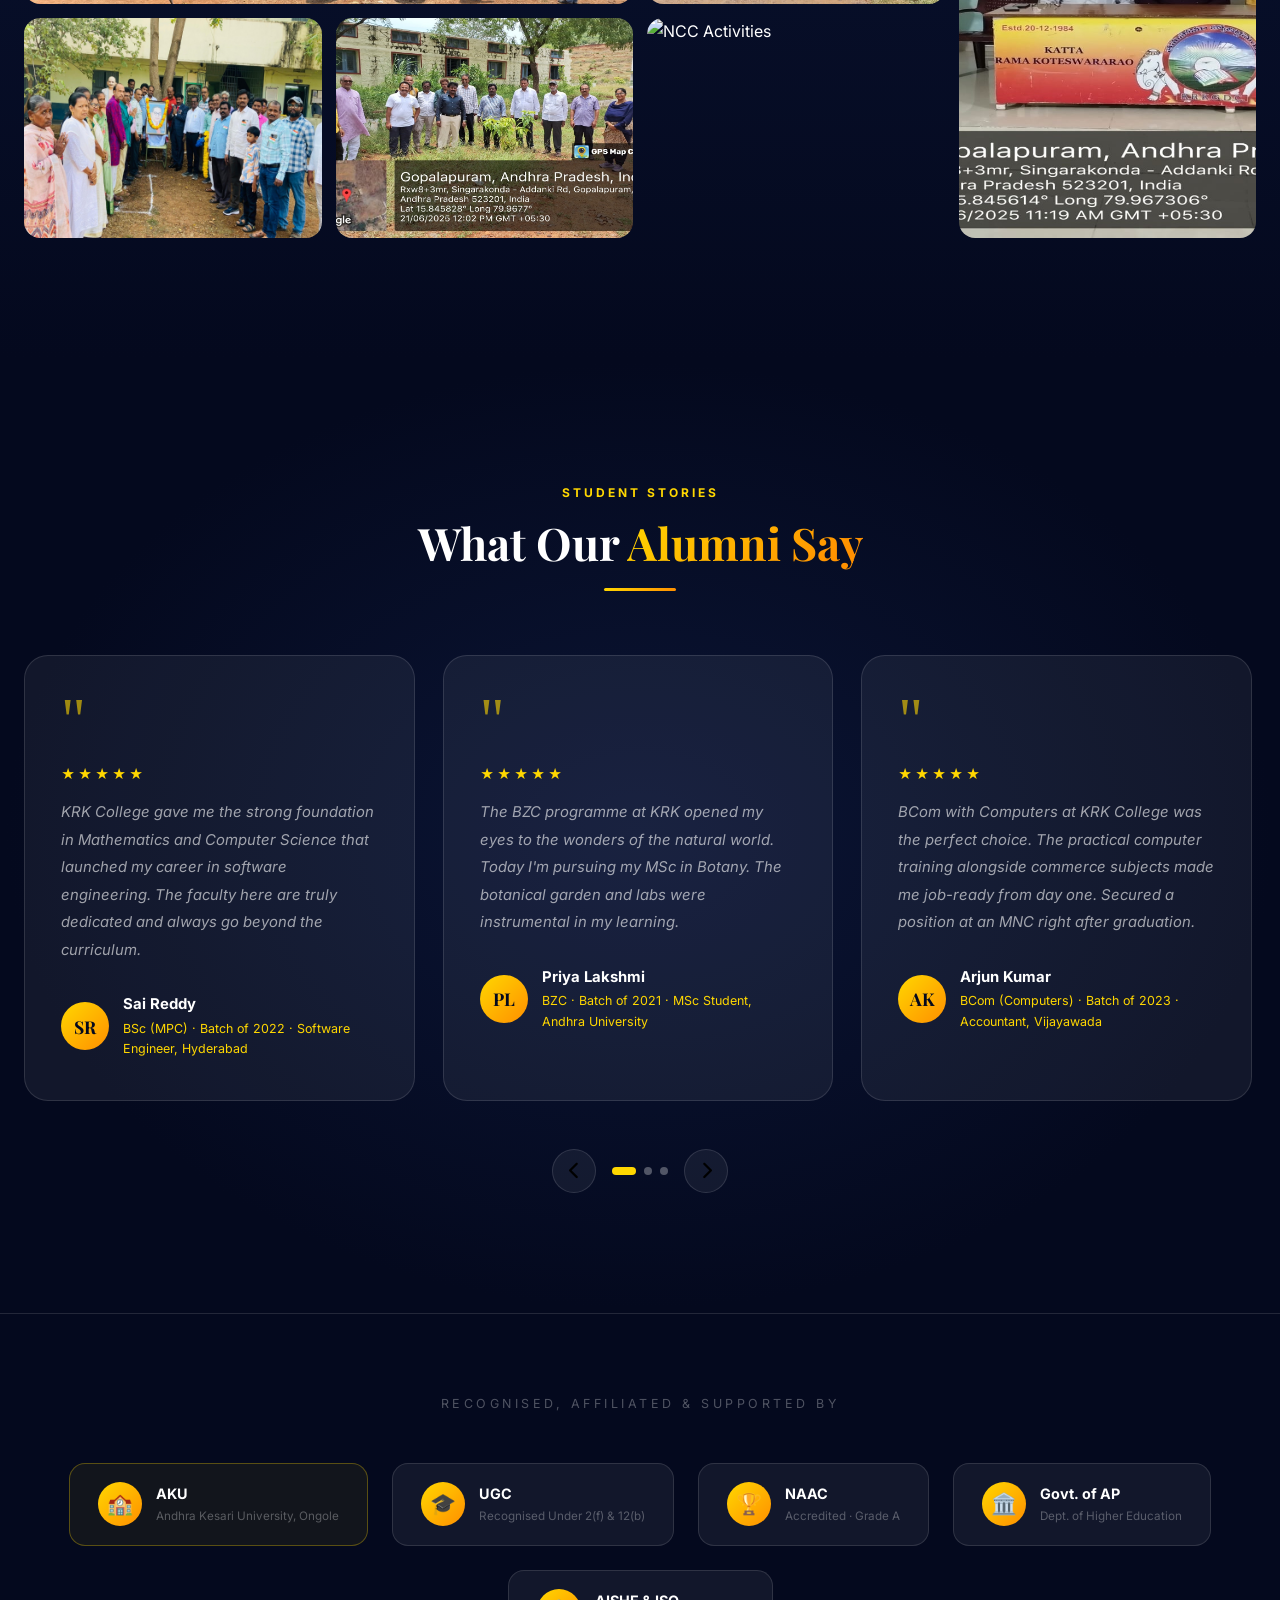
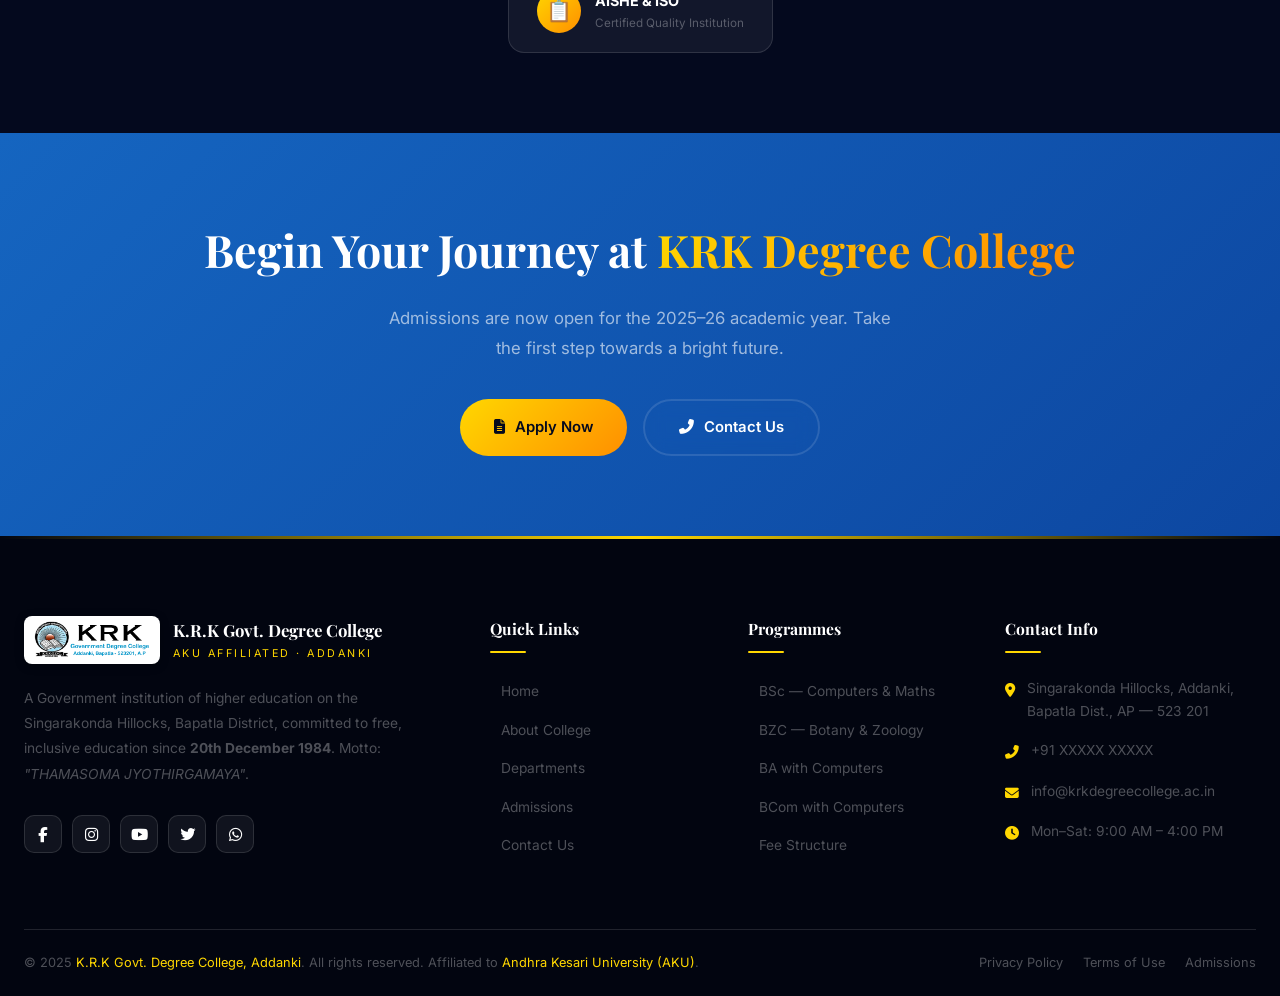
==== commit 2766d955: "feat: add Google Search Console verification meta tag Co-Authored-By: Claude Sonnet 4.6 <noreply@ant" ====
--- a/index.html
+++ b/index.html
@@ -4,6 +4,7 @@
   <meta charset="UTF-8"/>
   <meta name="viewport" content="width=device-width, initial-scale=1.0"/>
   <meta name="description" content="K.R.K Government Degree College, Addanki — AKU affiliated, NAAC accredited. Free education since 1984. BSc, BZC, BA & BCom in Bapatla District, AP."/>
+  <meta name="google-site-verification" content="vPwyZy9XPf2pI2xPFhIJG2FqBziWaX28pBXdd6m9778" />
   <title>KRK Govt. Degree College, Addanki | Est. 1984</title>
   <link rel="stylesheet" href="css/style.css"/>
   <link rel="preconnect" href="https://fonts.googleapis.com"/>
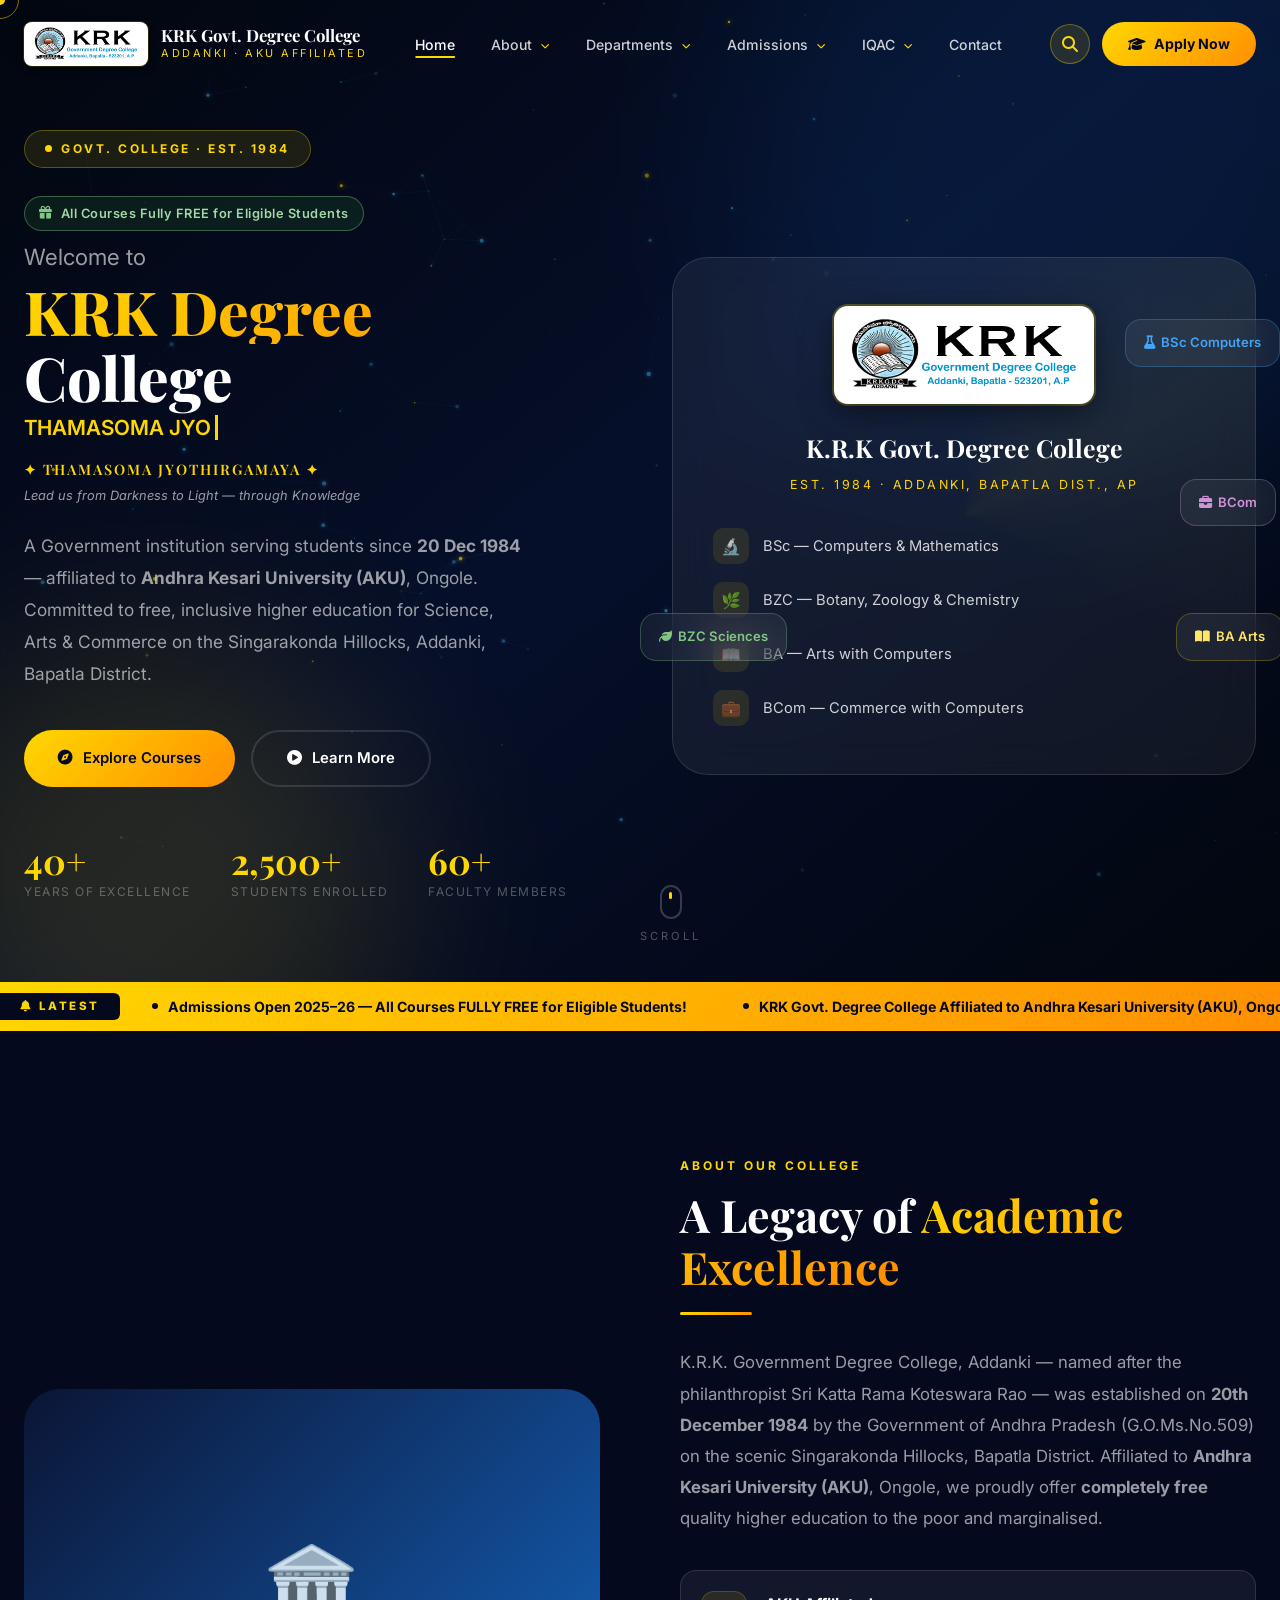
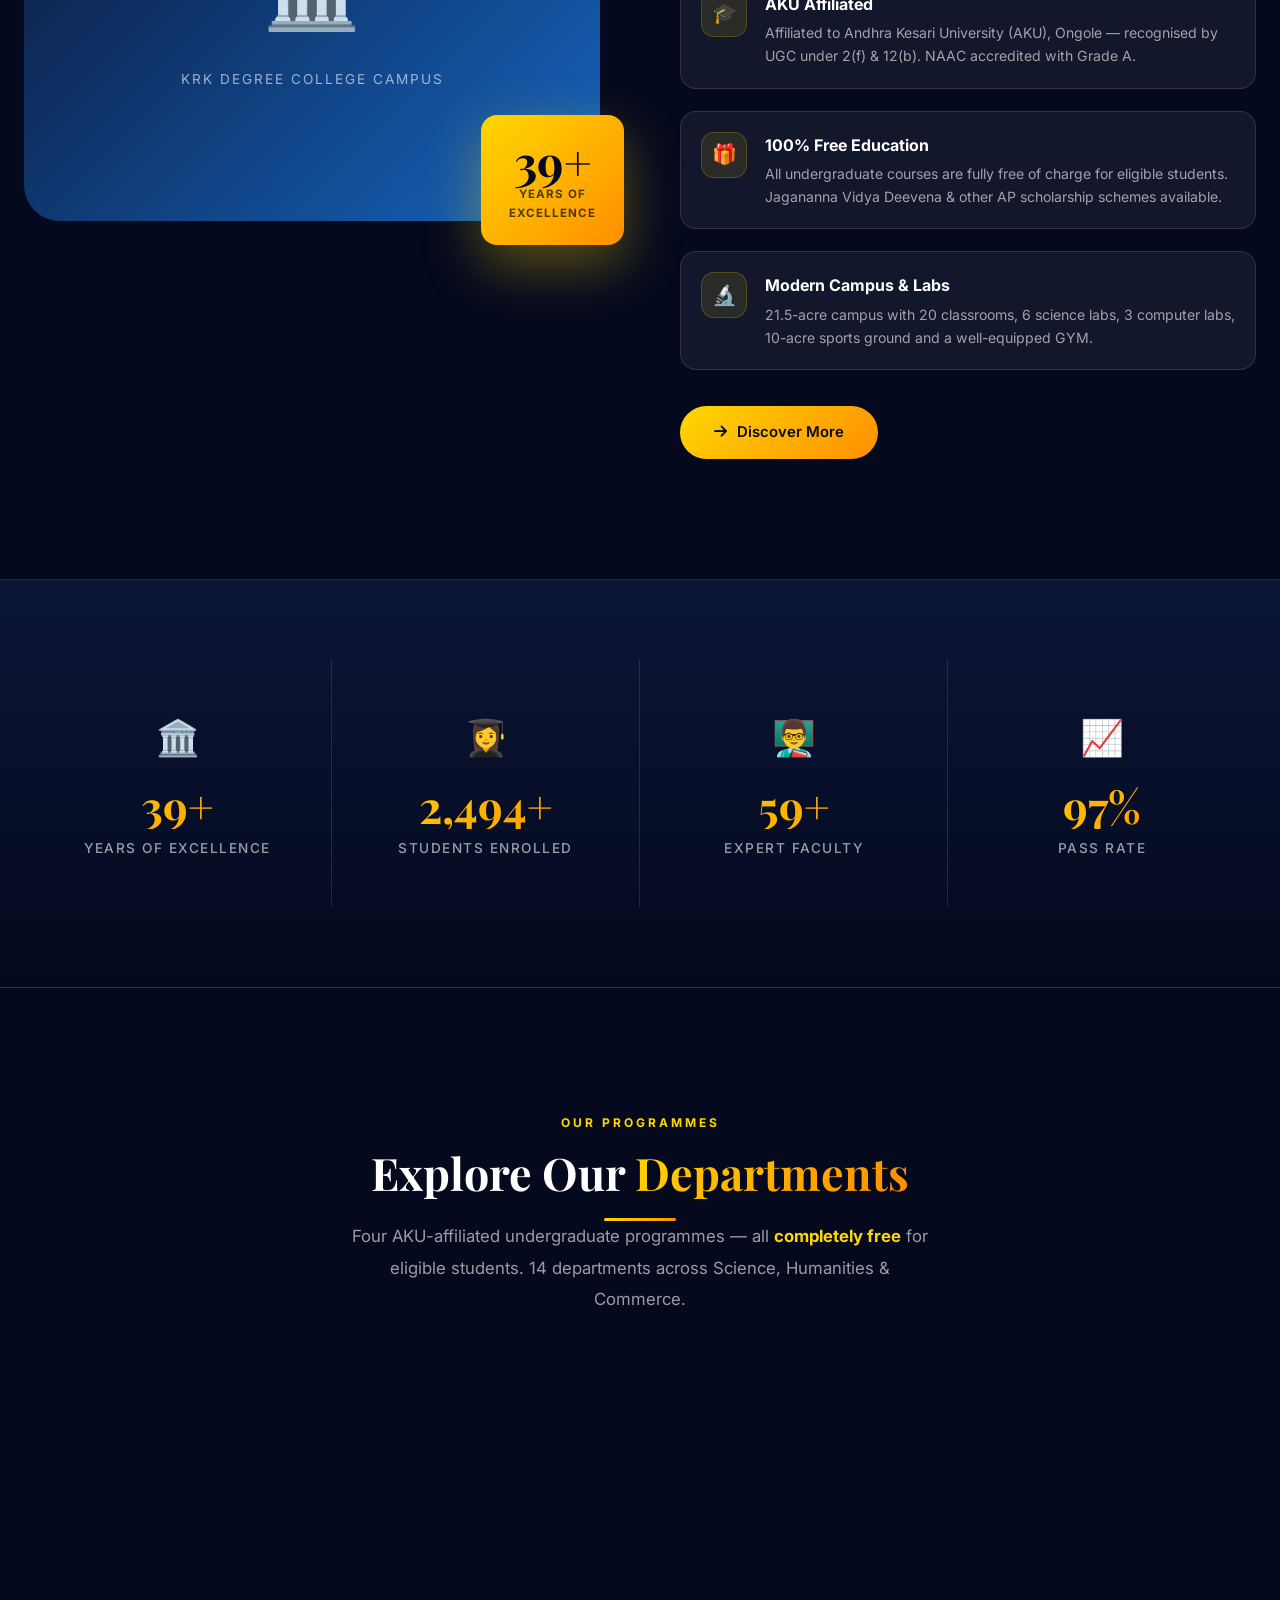
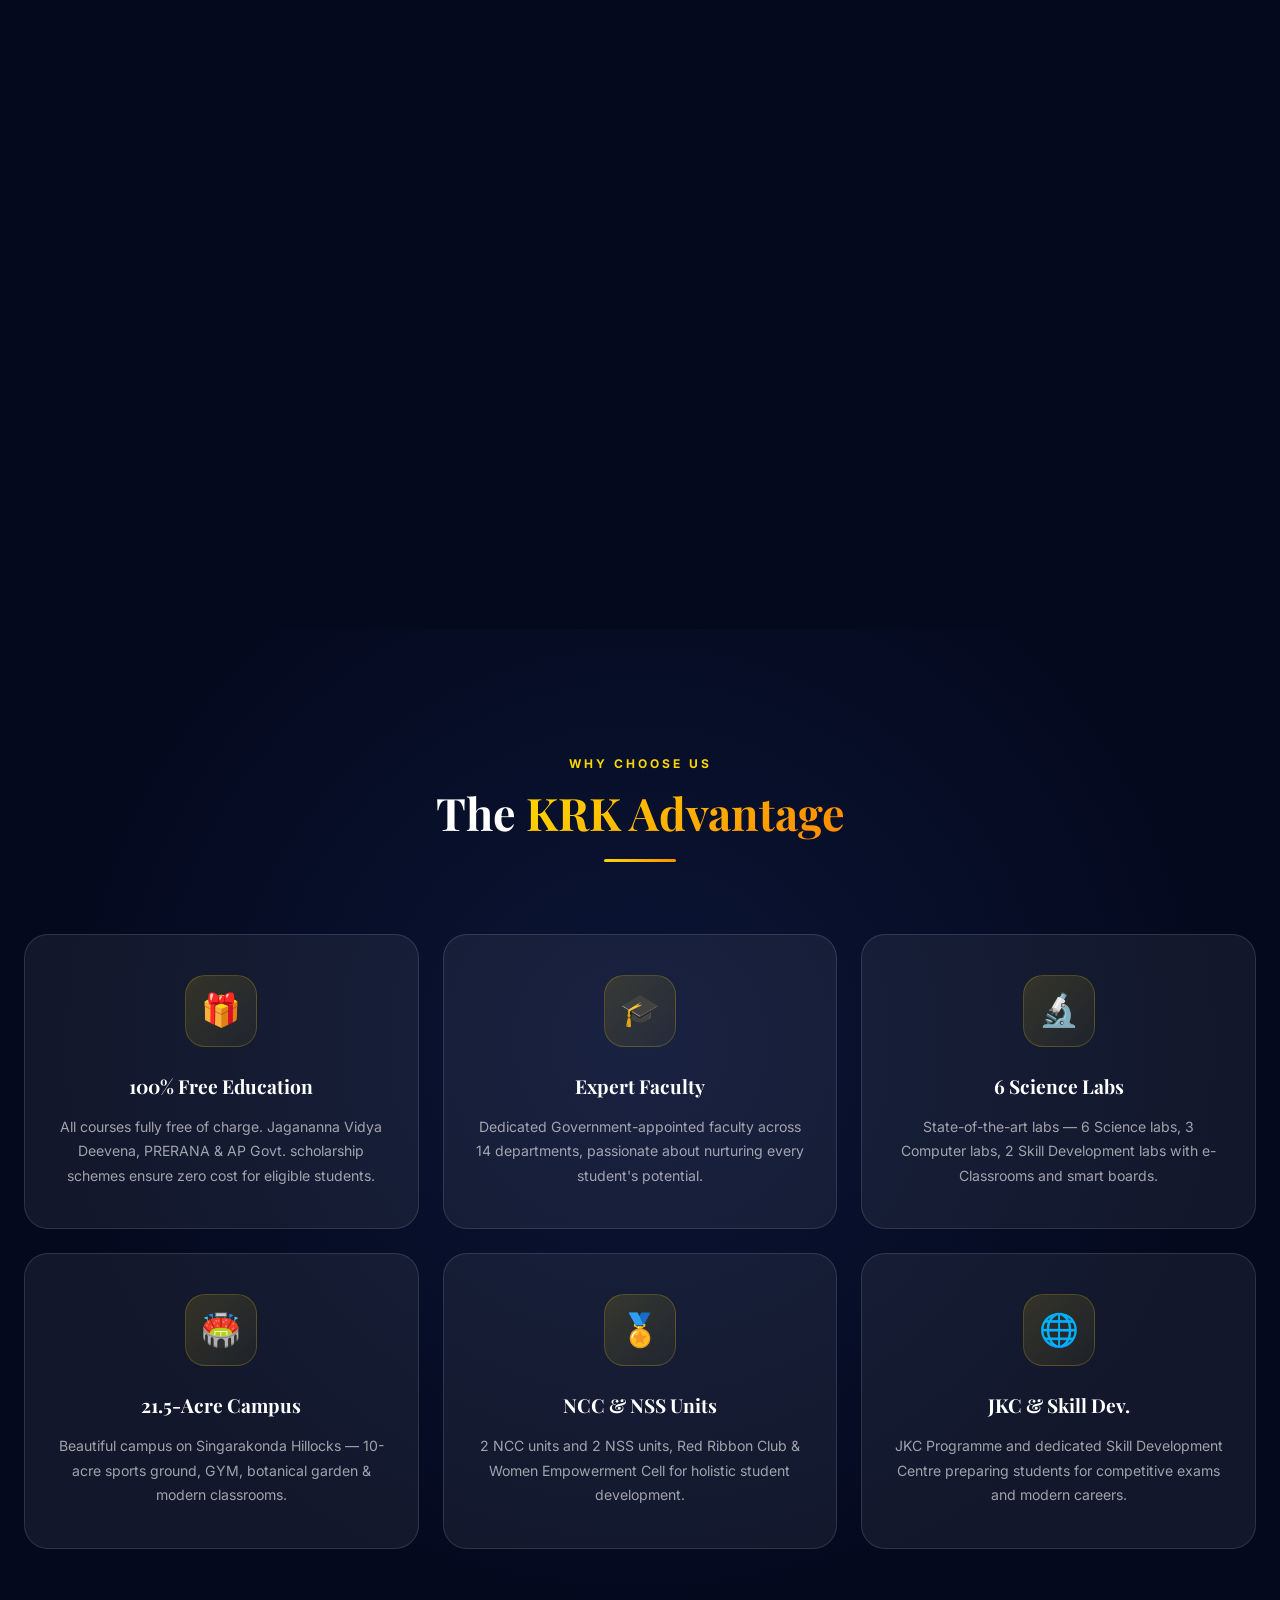
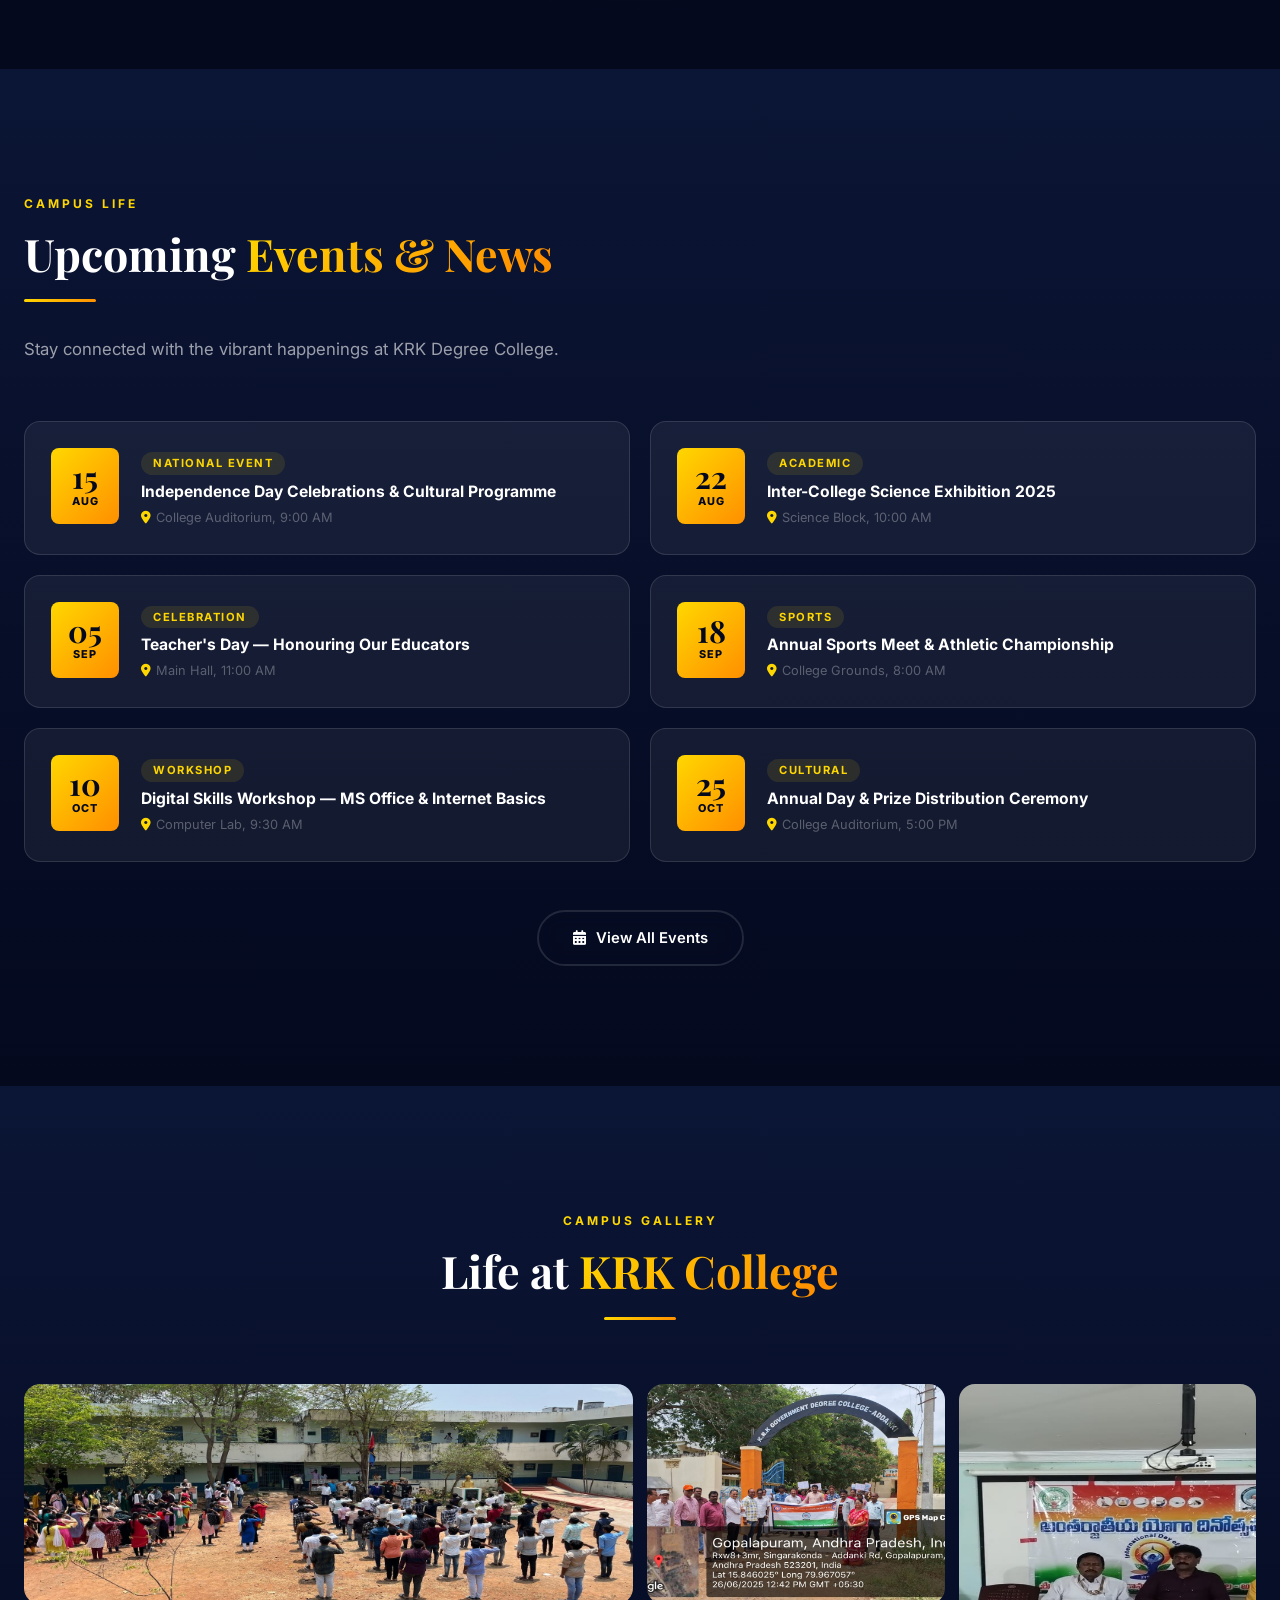
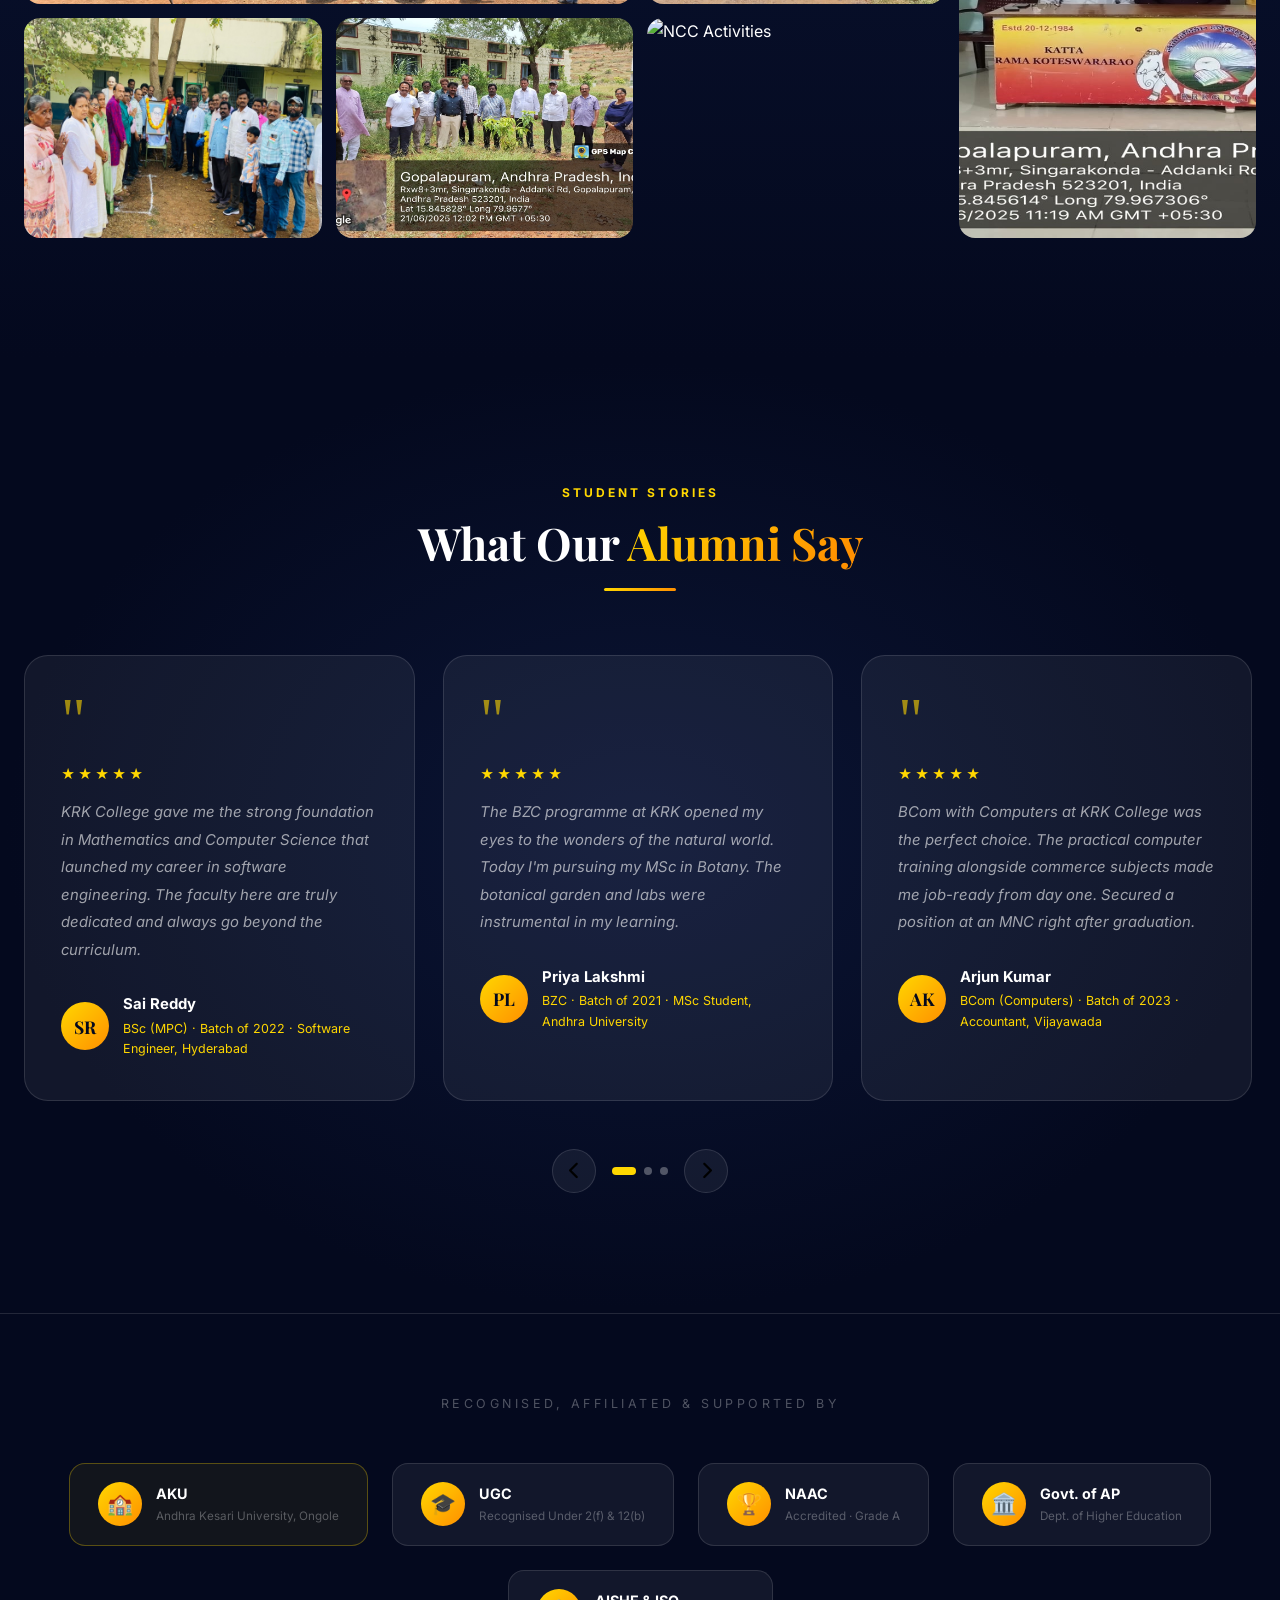
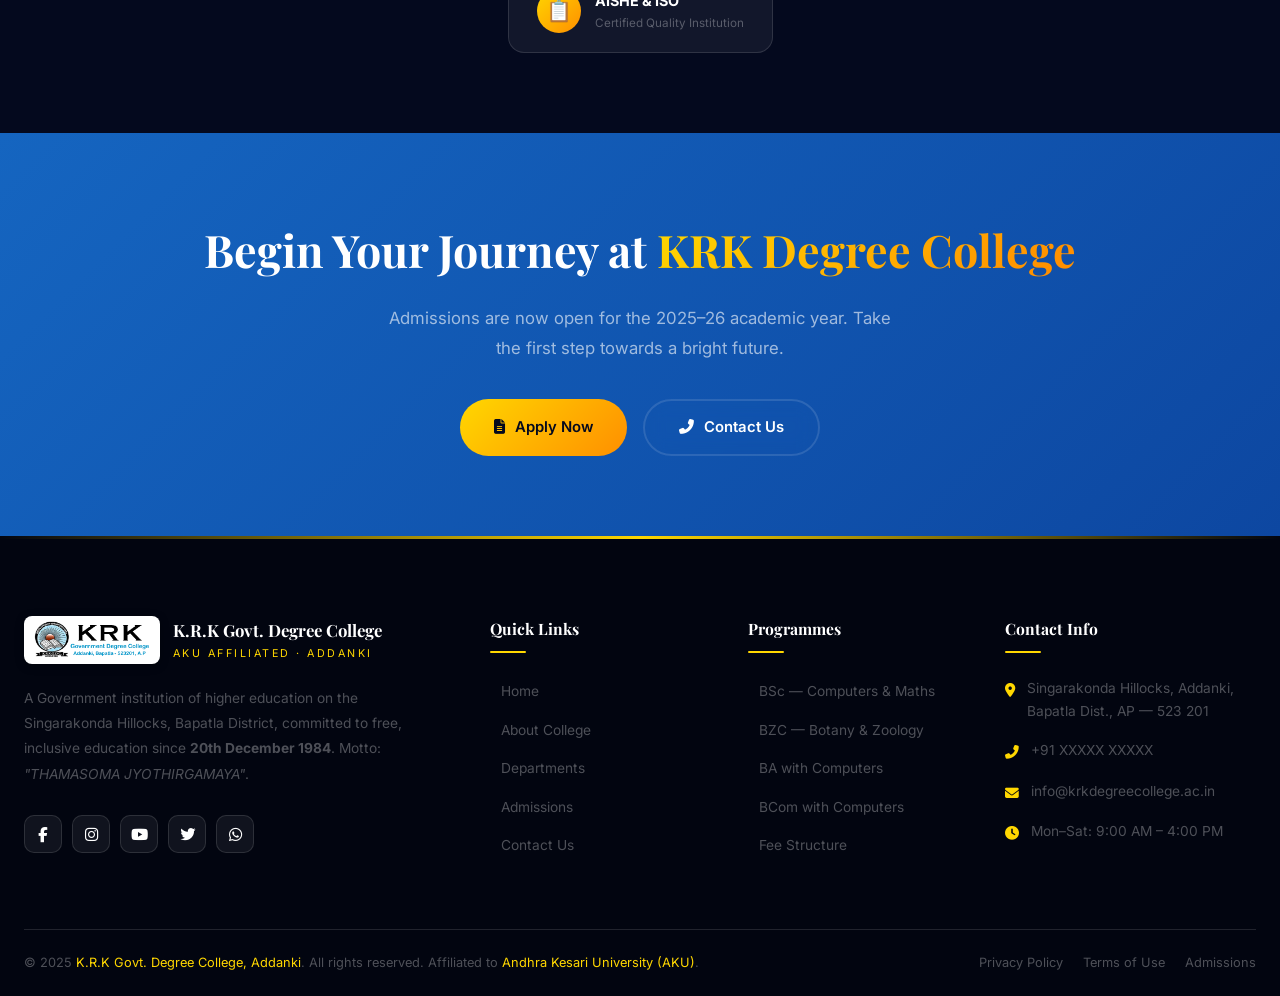
==== commit 53960360: "remove Google Search Console verification meta tag Co-Authored-By: Claude Sonnet 4.6 <noreply@anthro" ====
--- a/index.html
+++ b/index.html
@@ -4,8 +4,7 @@
   <meta charset="UTF-8"/>
   <meta name="viewport" content="width=device-width, initial-scale=1.0"/>
   <meta name="description" content="K.R.K Government Degree College, Addanki — AKU affiliated, NAAC accredited. Free education since 1984. BSc, BZC, BA & BCom in Bapatla District, AP."/>
-  <meta name="google-site-verification" content="vPwyZy9XPf2pI2xPFhIJG2FqBziWaX28pBXdd6m9778" />
-  <title>KRK Govt. Degree College, Addanki | Est. 1984</title>
+<title>KRK Govt. Degree College, Addanki | Est. 1984</title>
   <link rel="stylesheet" href="css/style.css"/>
   <link rel="preconnect" href="https://fonts.googleapis.com"/>
   <link rel="preconnect" href="https://fonts.gstatic.com" crossorigin/>
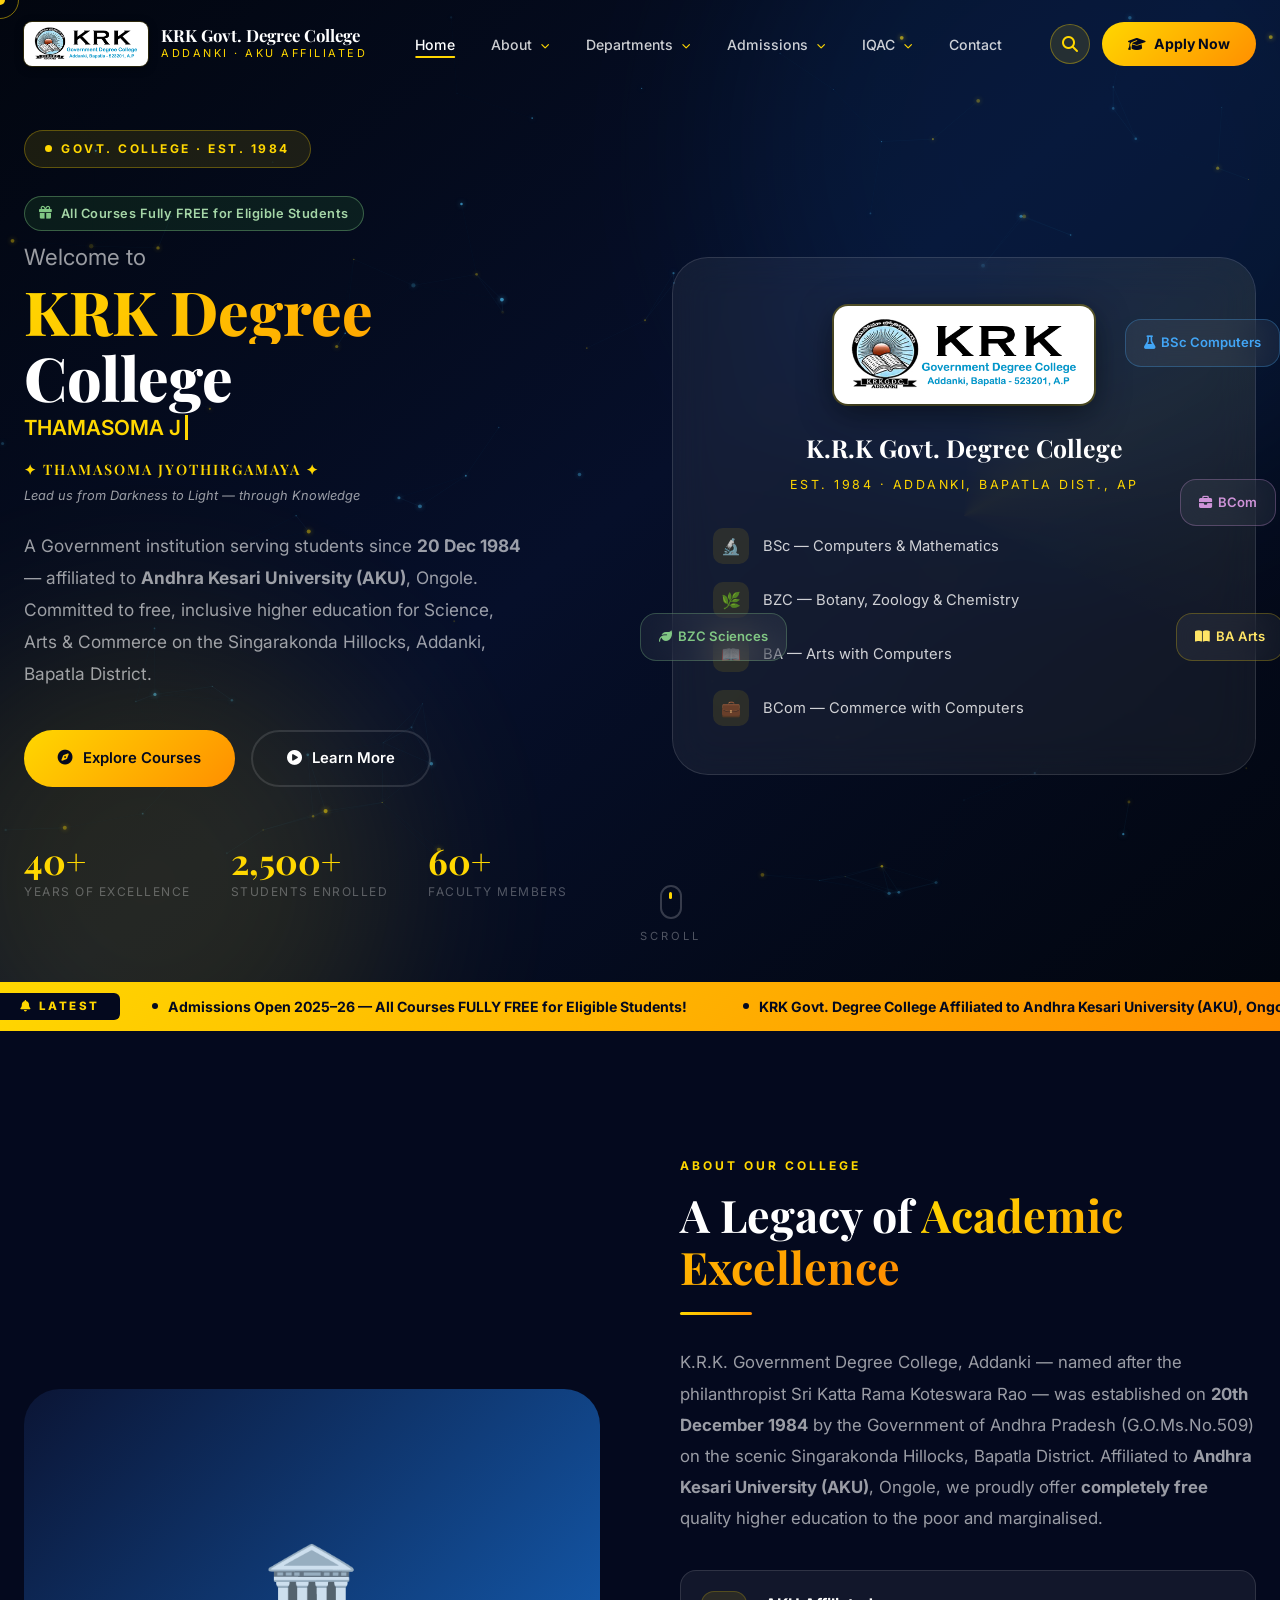
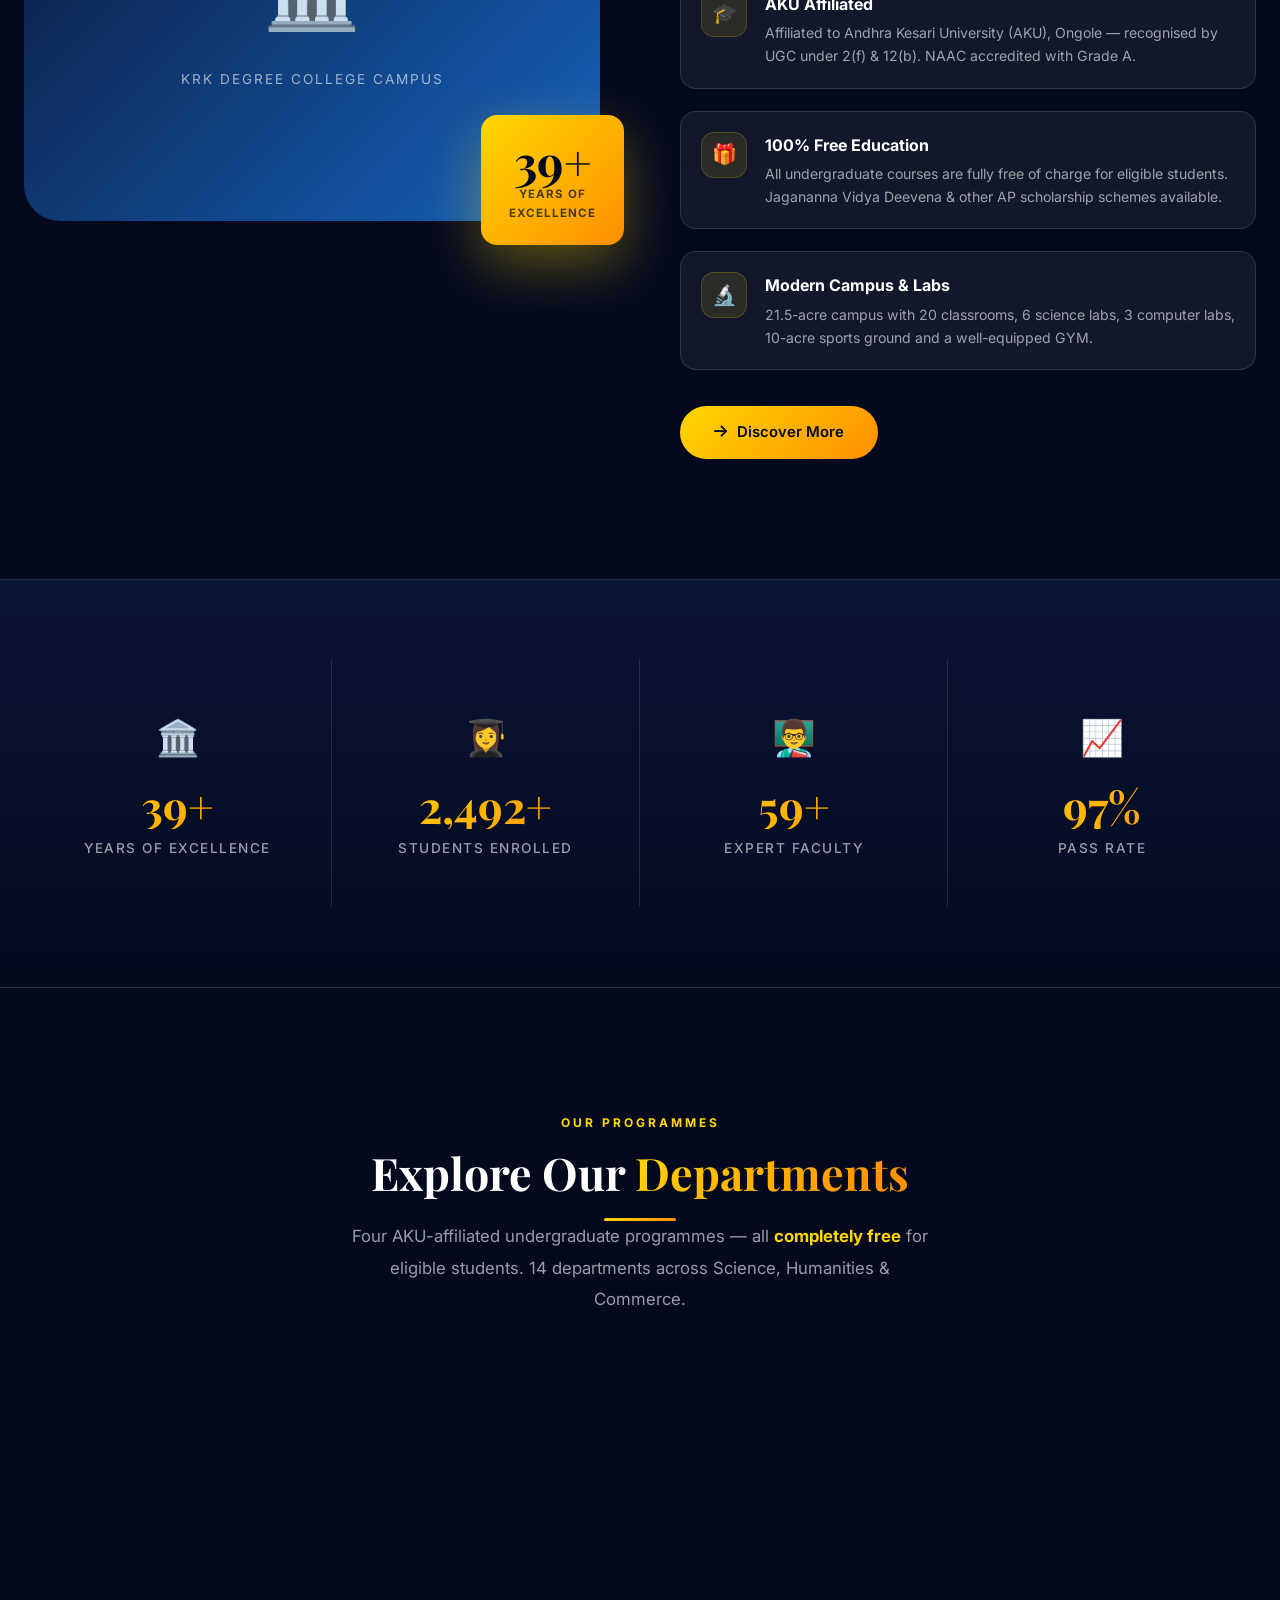
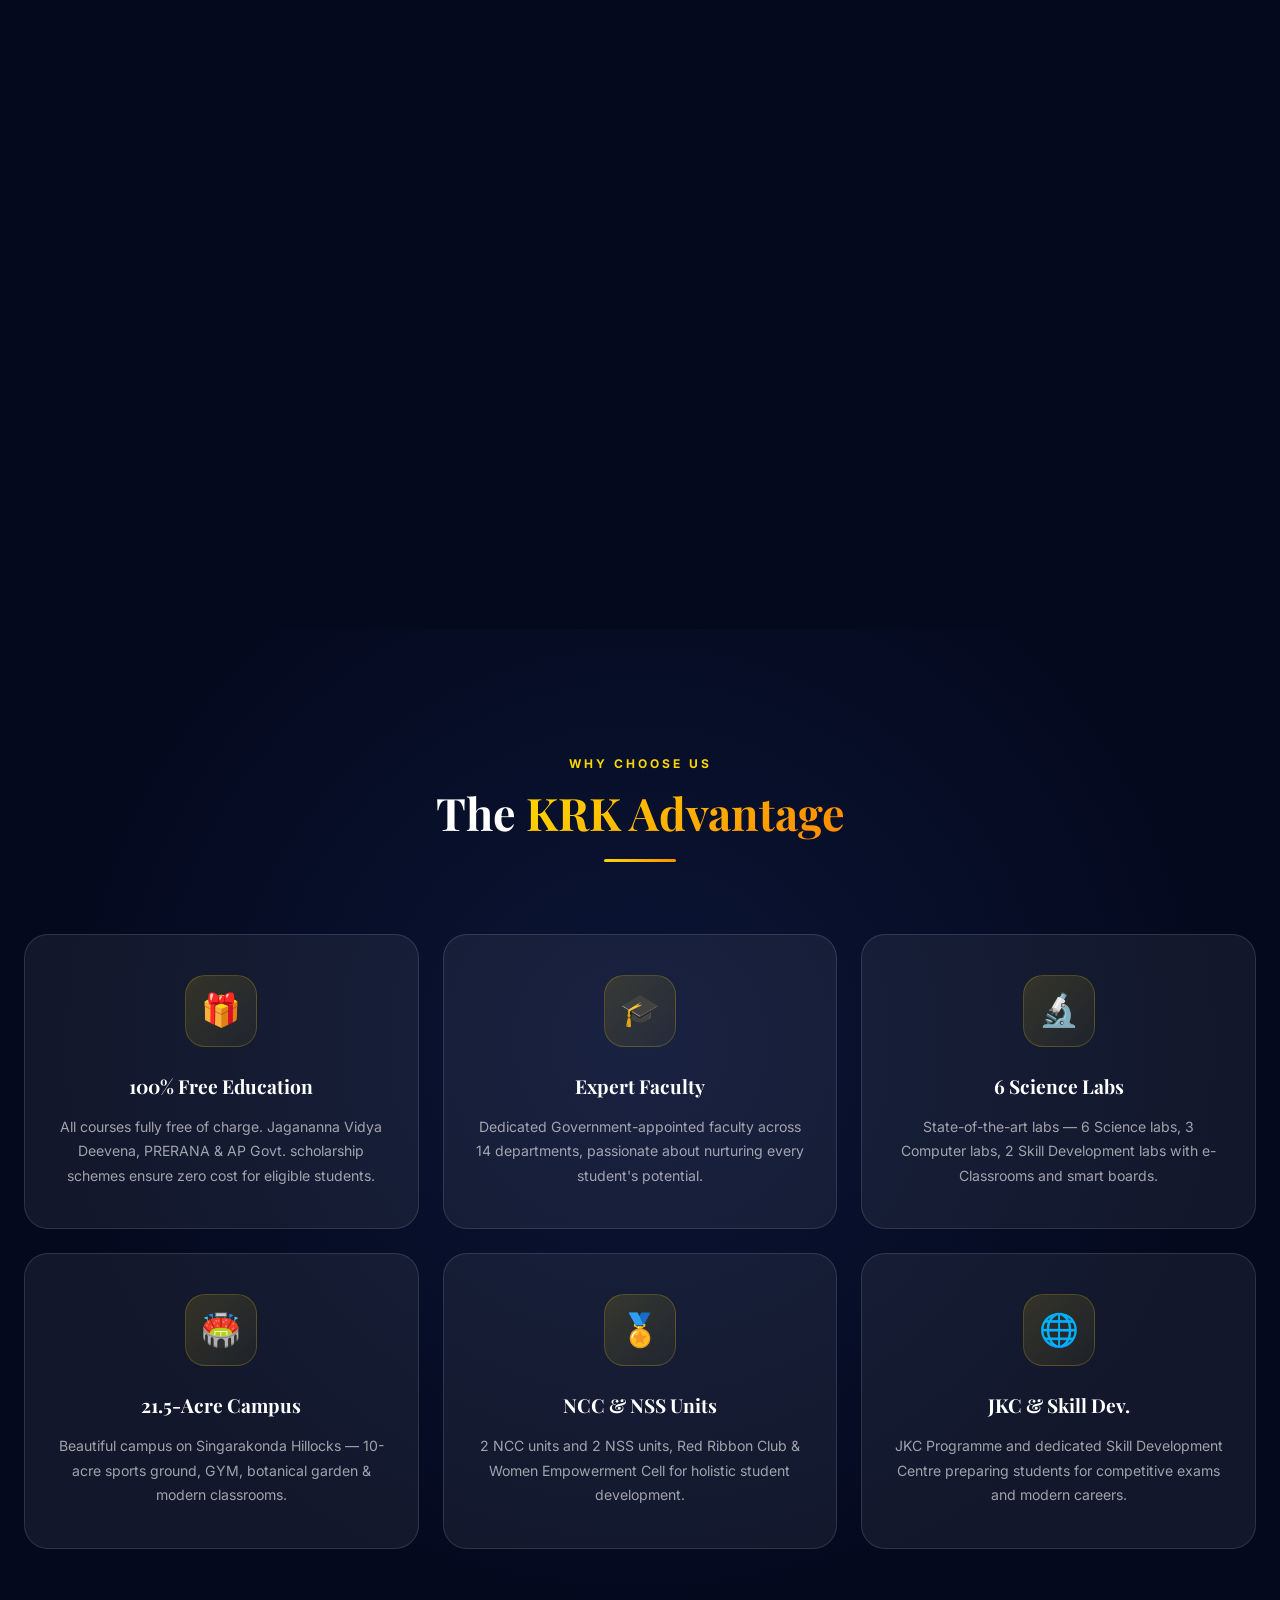
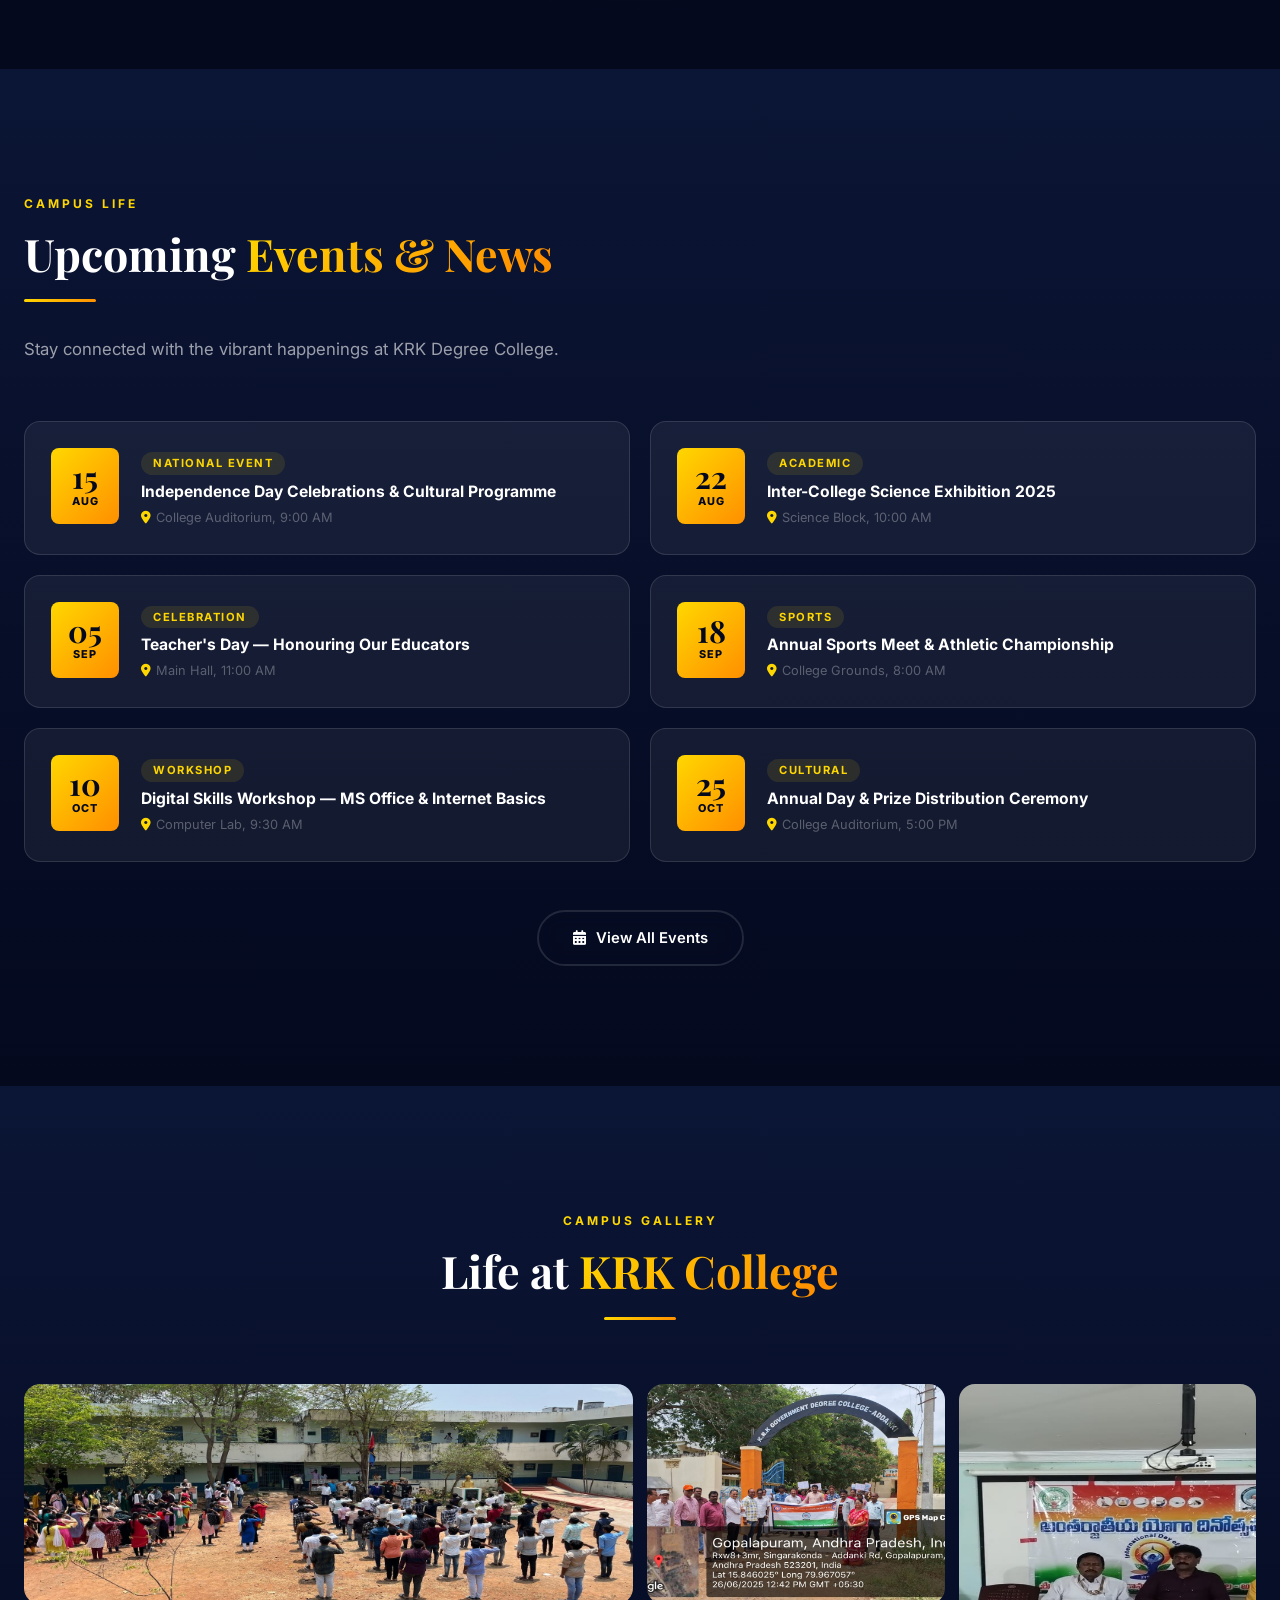
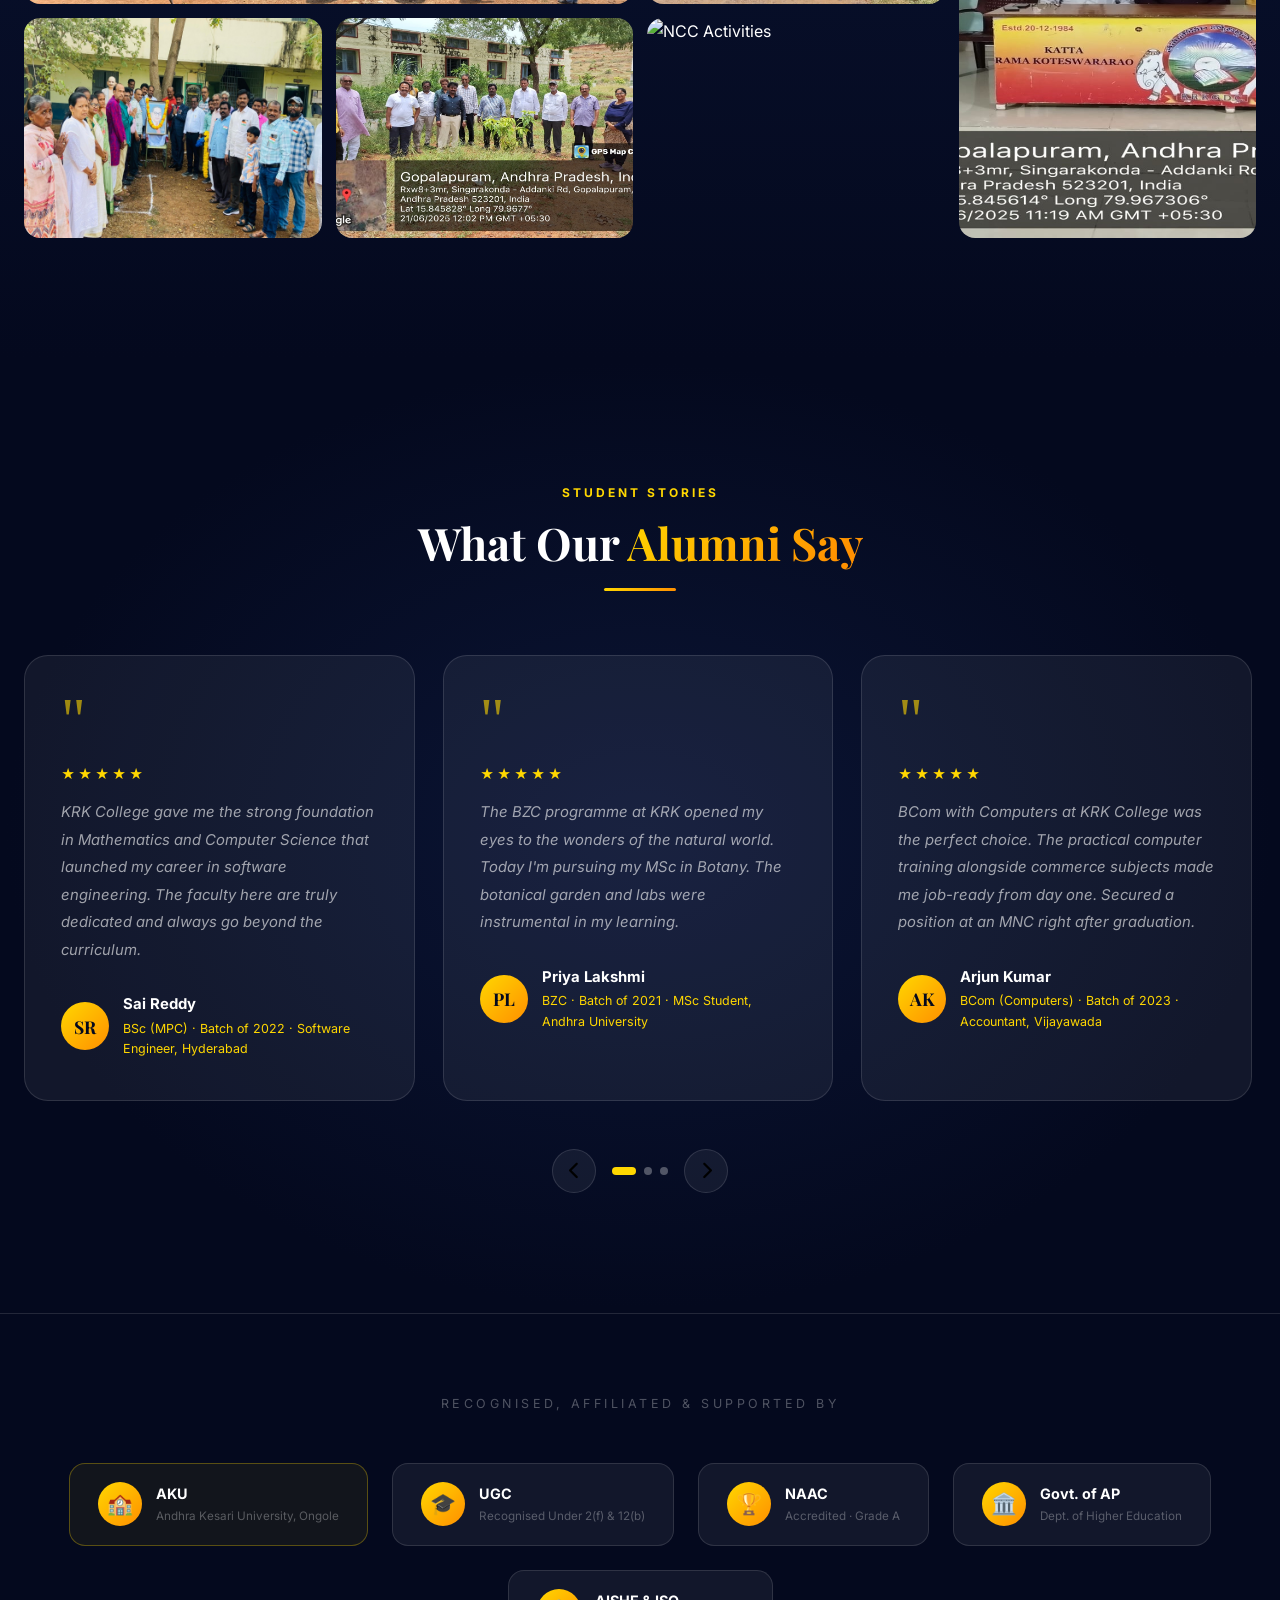
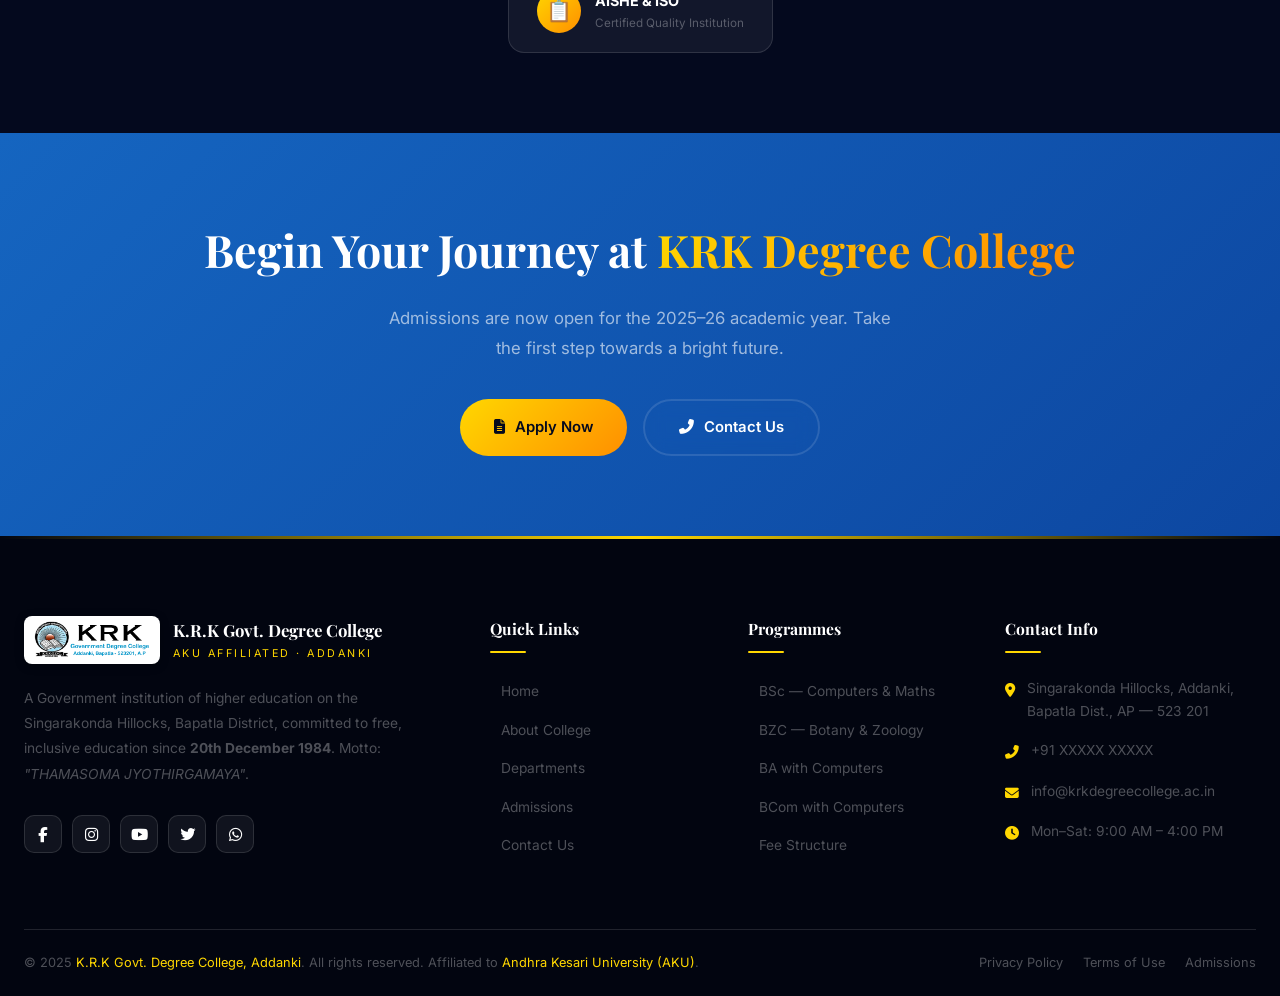
==== commit 76d2845a: "feat: add Google Search Console verification meta tag Co-Authored-By: Claude Sonnet 4.6 <noreply@ant" ====
--- a/index.html
+++ b/index.html
@@ -4,7 +4,8 @@
   <meta charset="UTF-8"/>
   <meta name="viewport" content="width=device-width, initial-scale=1.0"/>
   <meta name="description" content="K.R.K Government Degree College, Addanki — AKU affiliated, NAAC accredited. Free education since 1984. BSc, BZC, BA & BCom in Bapatla District, AP."/>
-<title>KRK Govt. Degree College, Addanki | Est. 1984</title>
+  <meta name="google-site-verification" content="vPwyZy9XPf2pI2xPFhIJG2FqBziWaX28pBXdd6m9778" />
+  <title>KRK Govt. Degree College, Addanki | Est. 1984</title>
   <link rel="stylesheet" href="css/style.css"/>
   <link rel="preconnect" href="https://fonts.googleapis.com"/>
   <link rel="preconnect" href="https://fonts.gstatic.com" crossorigin/>
